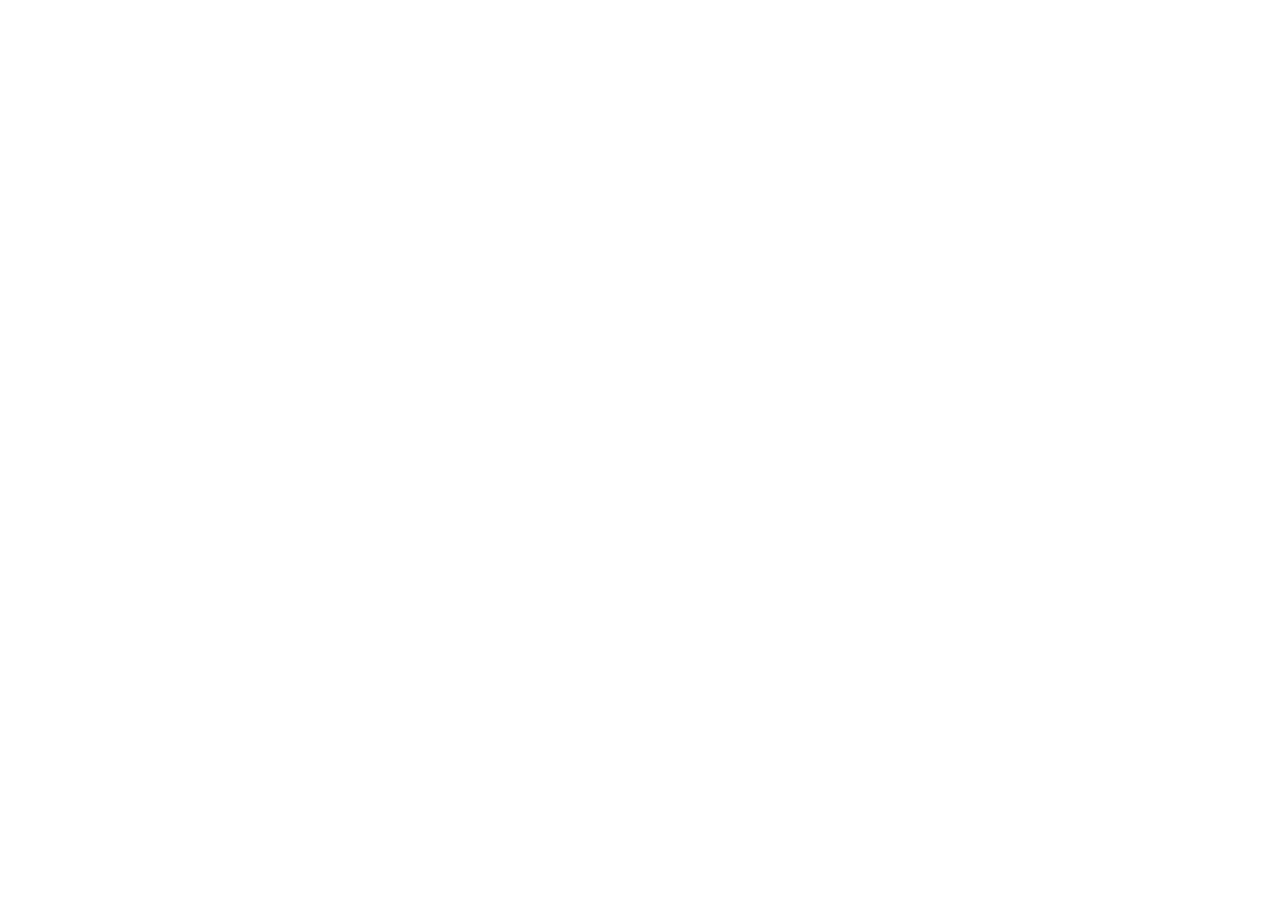
==== index.html @ 03396535 "Init : création du dépôt, arborescence des fichiers et structure HTML de base" ====
<!DOCTYPE html>
<html lang="fr">
<head> 
    <meta charset="UTF-8"> 
    <meta name="viewport" content="width=device-width, initial-scale=1.0"> 
    <title>AfriTalent — Accueil</title> 
    <!-- Bootstrap 5 via CDN : feuille de style --> 
    <link 
        href="https://cdn.jsdelivr.net/npm/bootstrap@5.3.0/dist/css/bootstrap.min.css" 
        rel="stylesheet"> 
        <!-- Votre feuille de style personnelle --> 
    <link rel="stylesheet" href="css/style.css">
</head>
<body> 
    <!-- Le contenu de la page sera ajoute ici --> 
    <!-- Bootstrap 5 via CDN : script JavaScript --> 
    <script 
    src="https://cdn.jsdelivr.net/npm/bootstrap@5.3.0/dist/js/bootstrap.bundle.min.js"
    ></script> 
    <!-- Votre script JavaScript --> 
    <script src="js/main.js"></script>
    
</body>
</html>
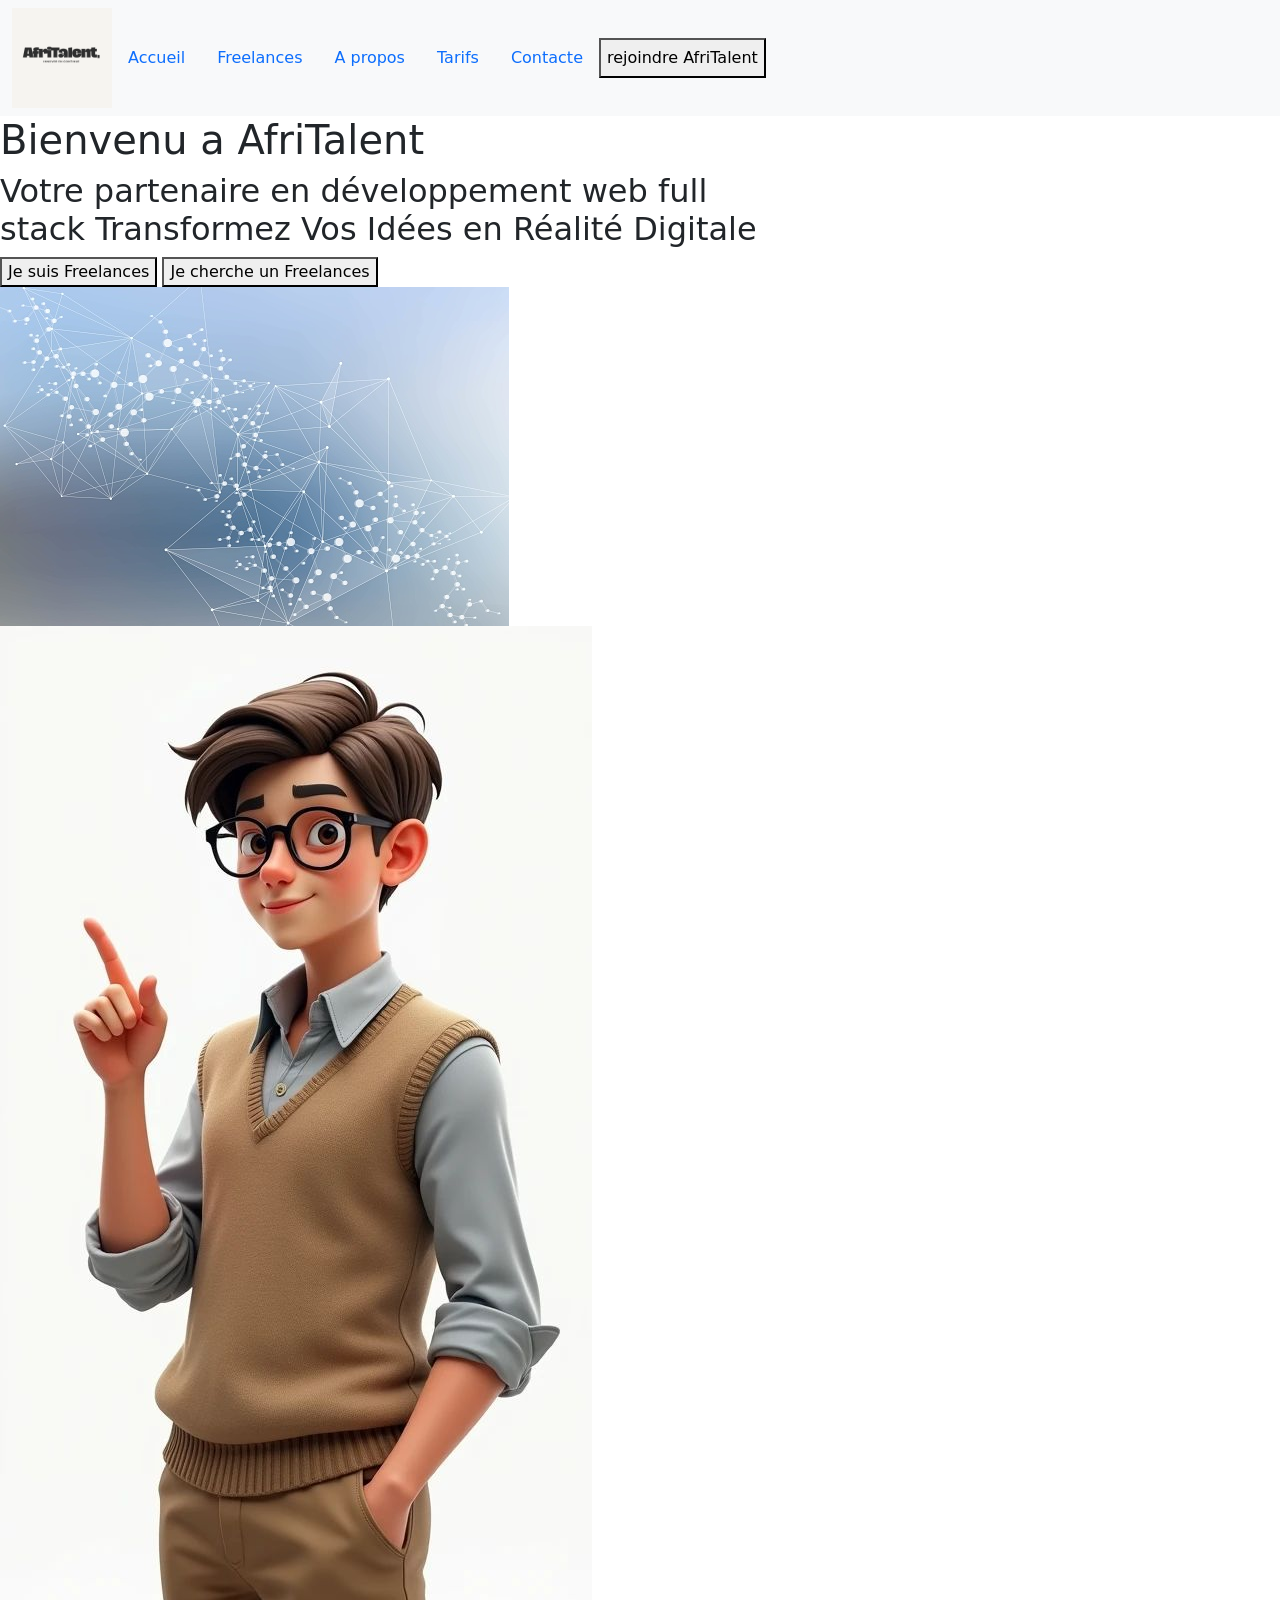
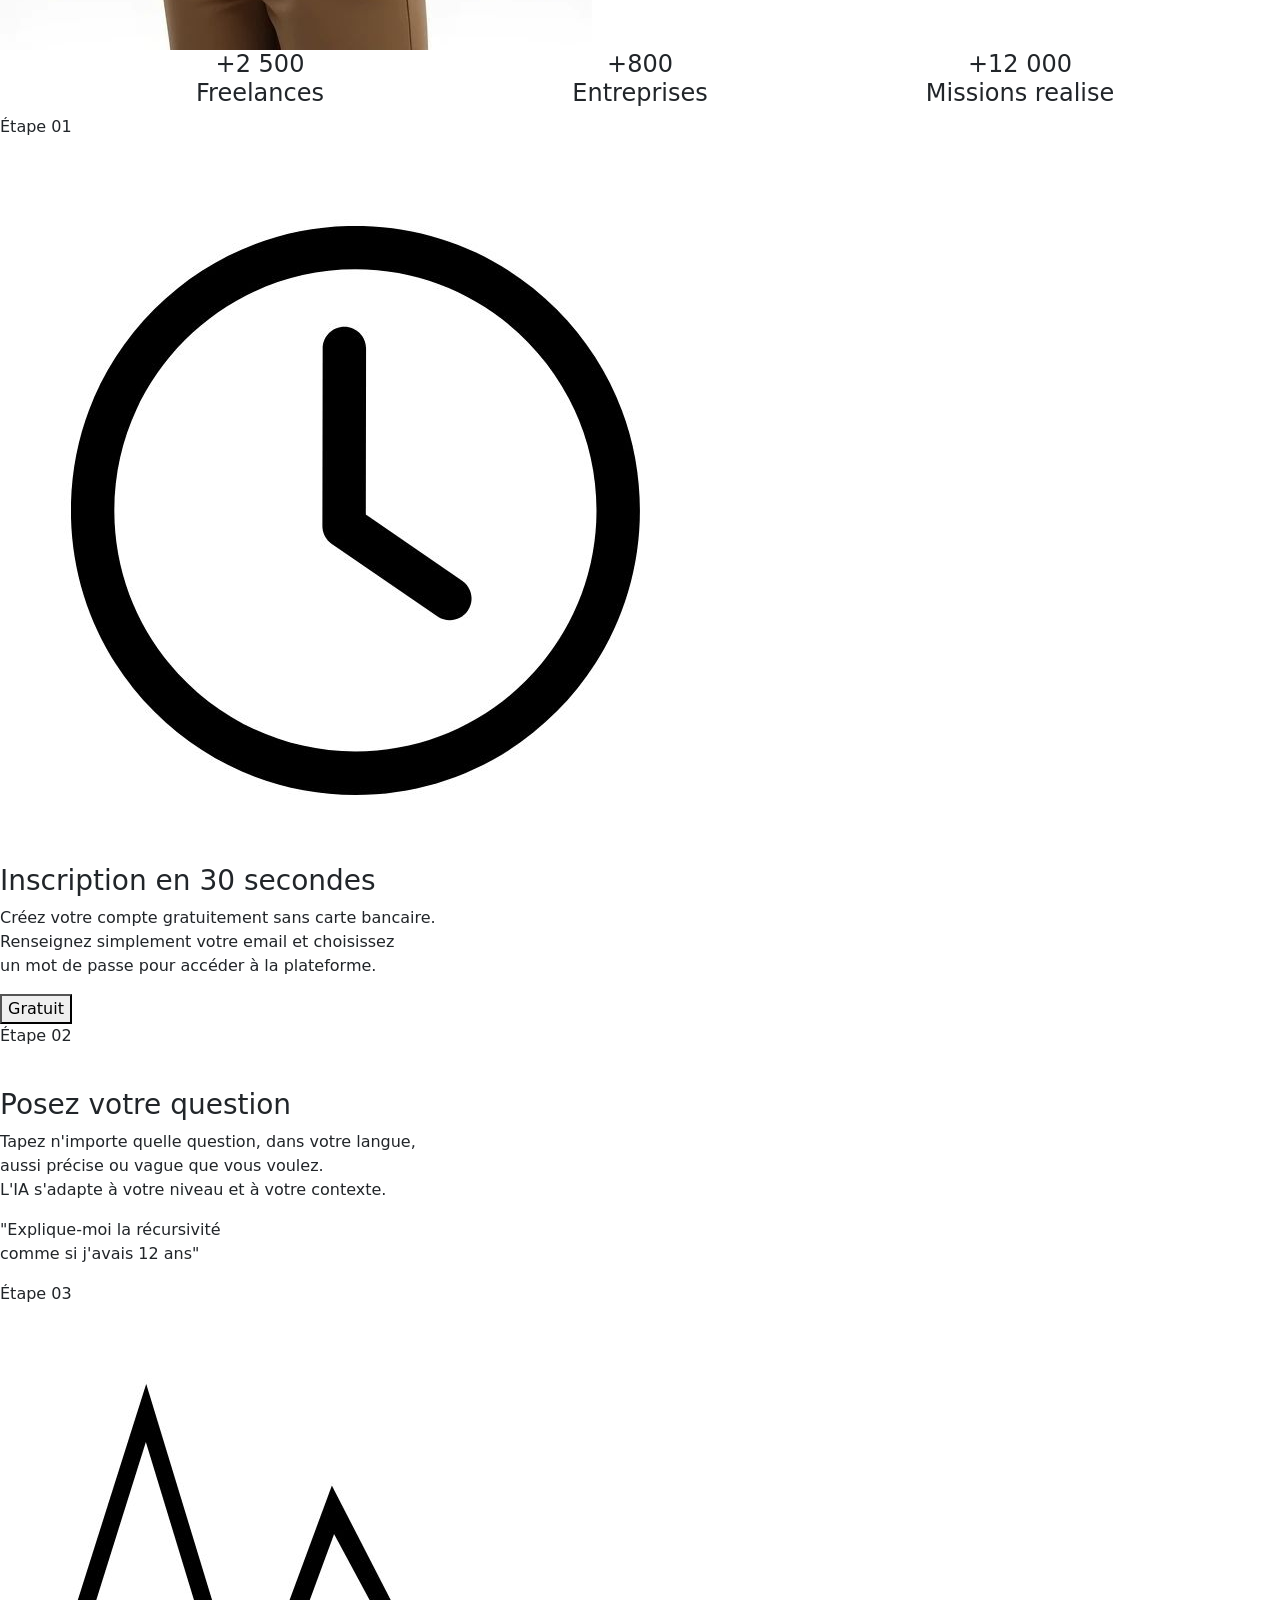
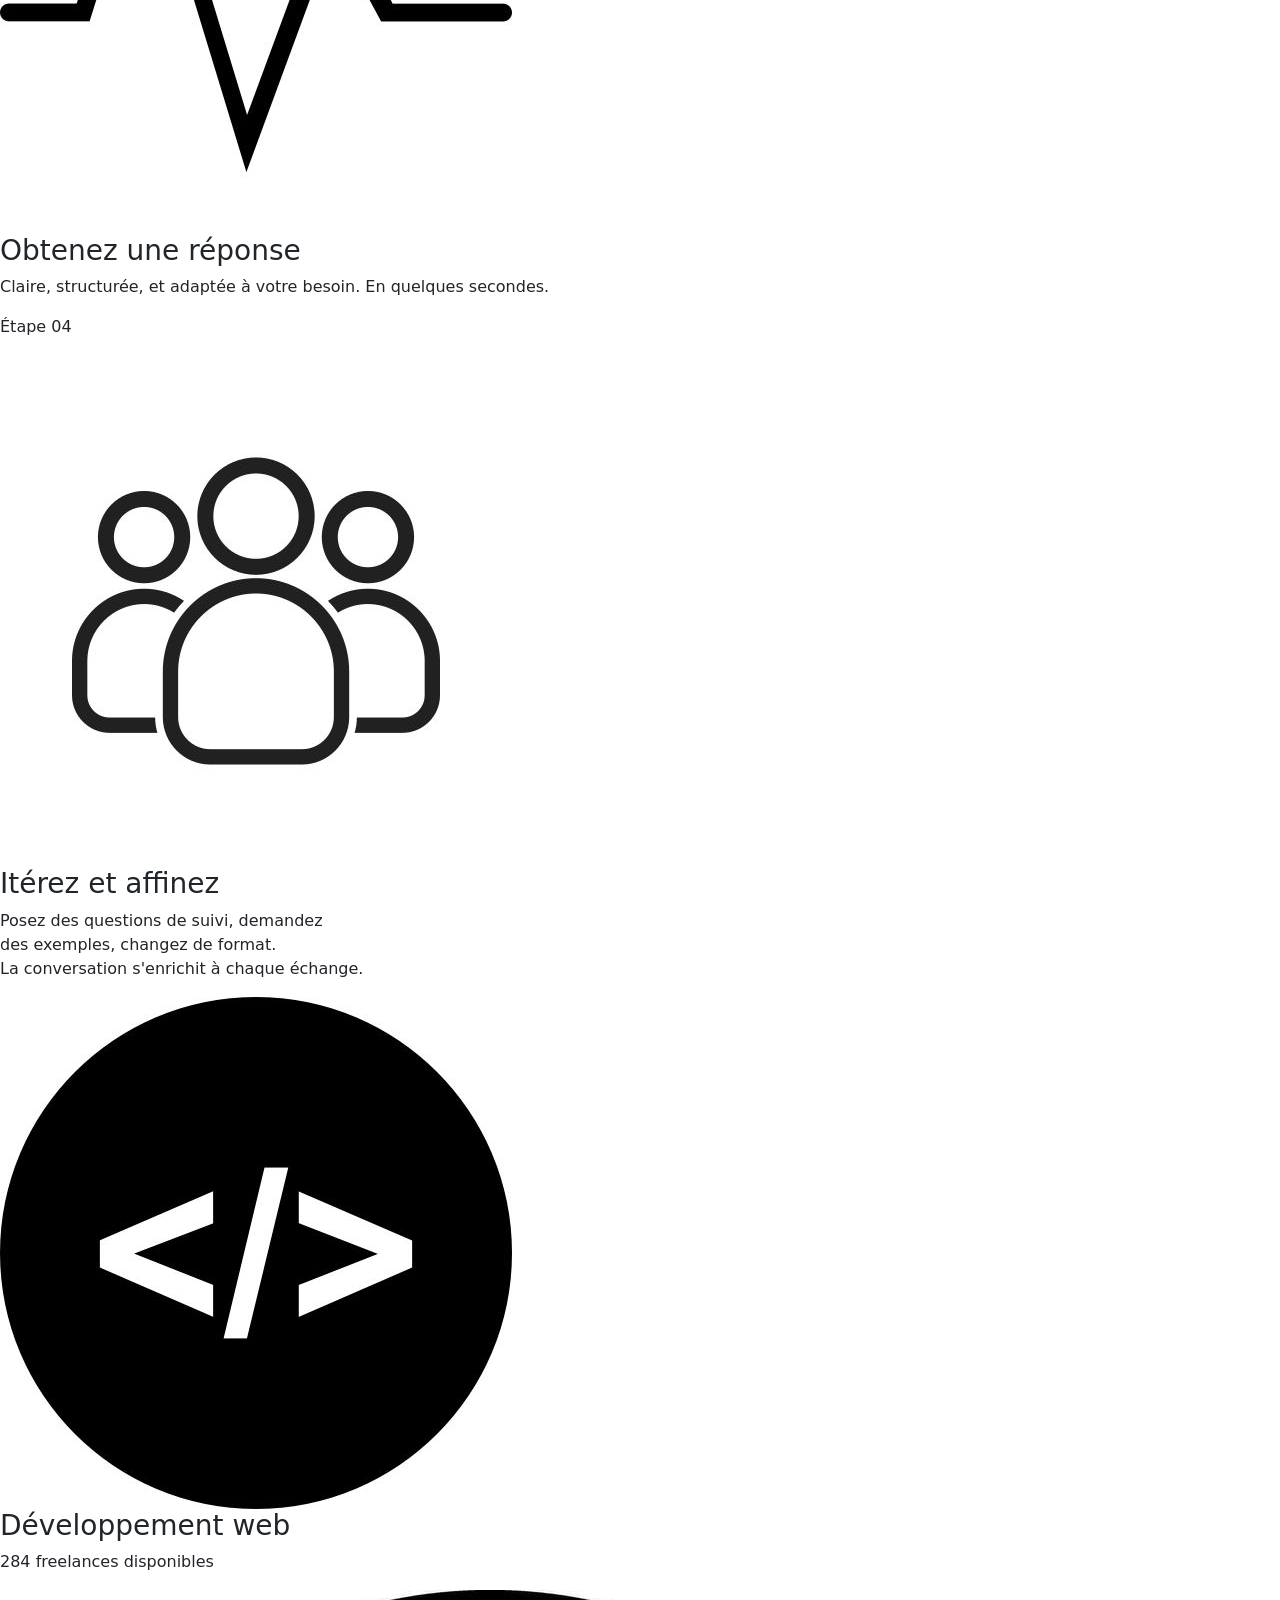
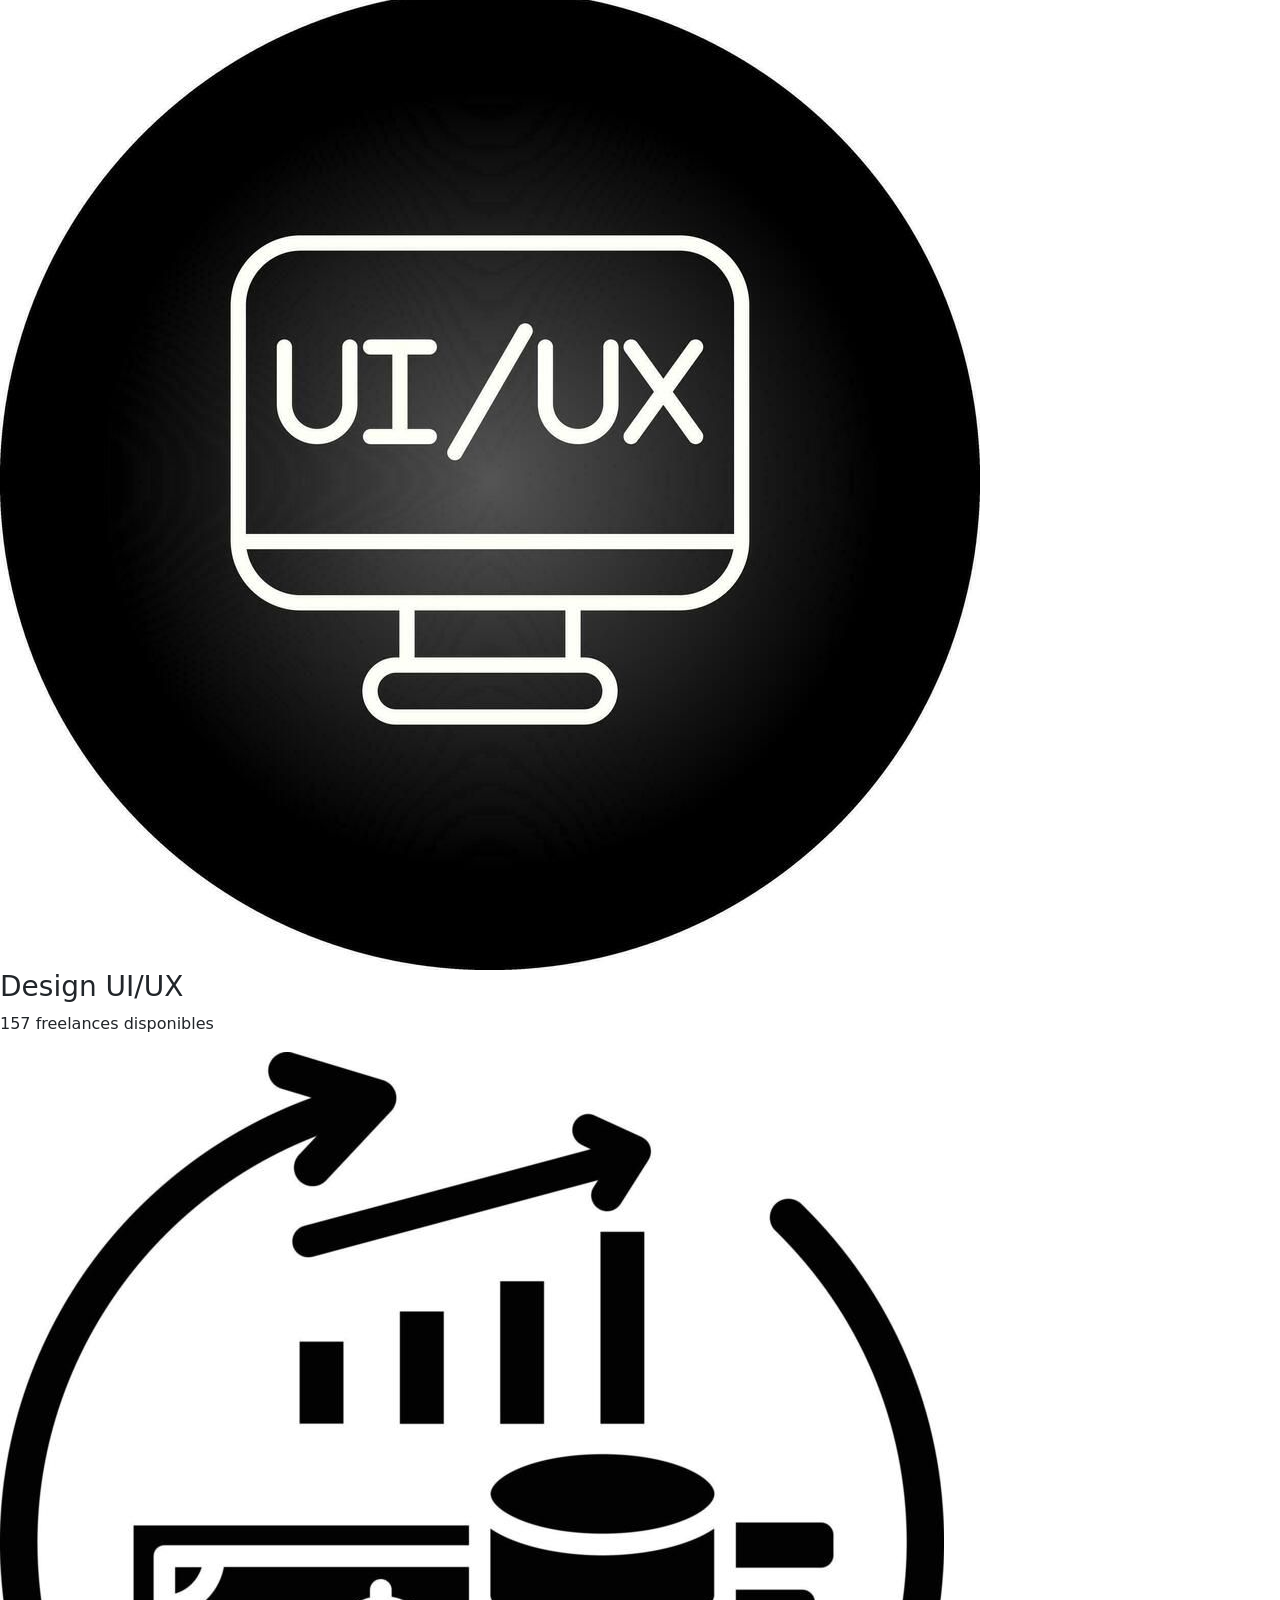
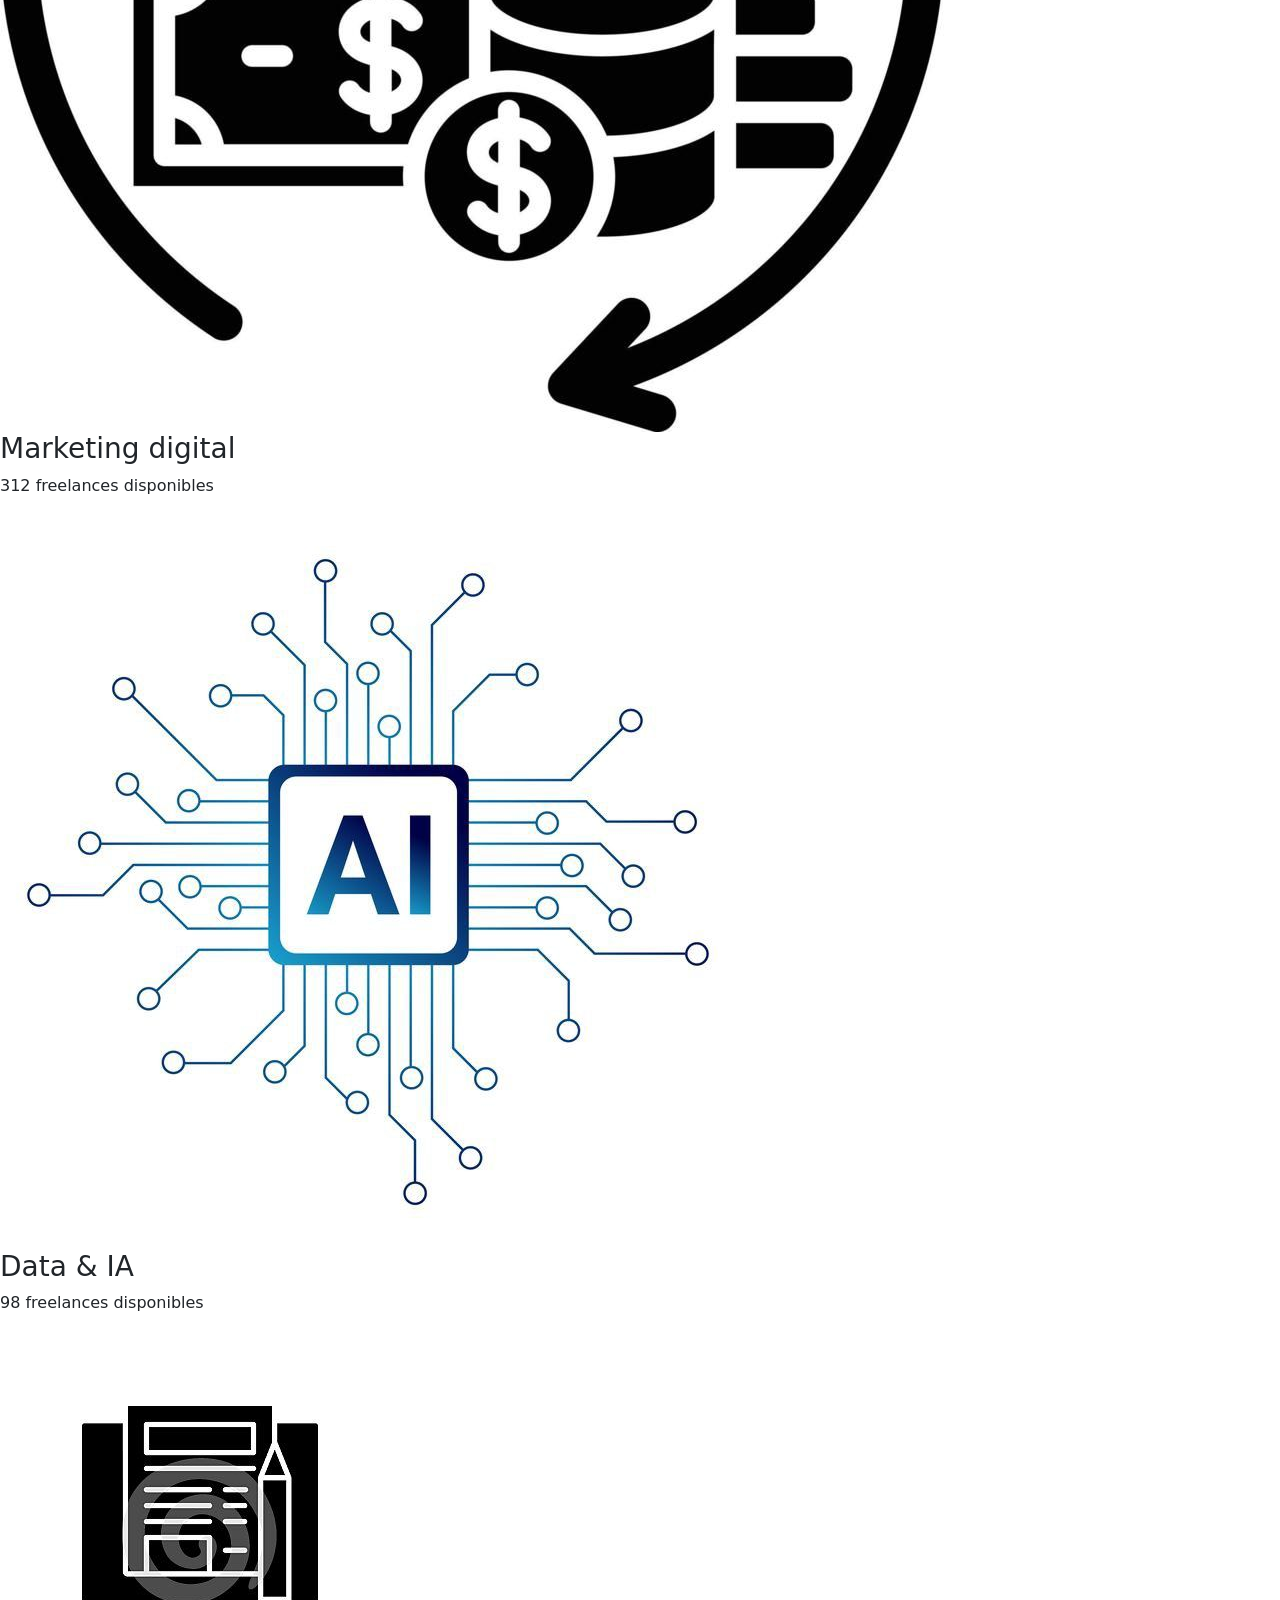
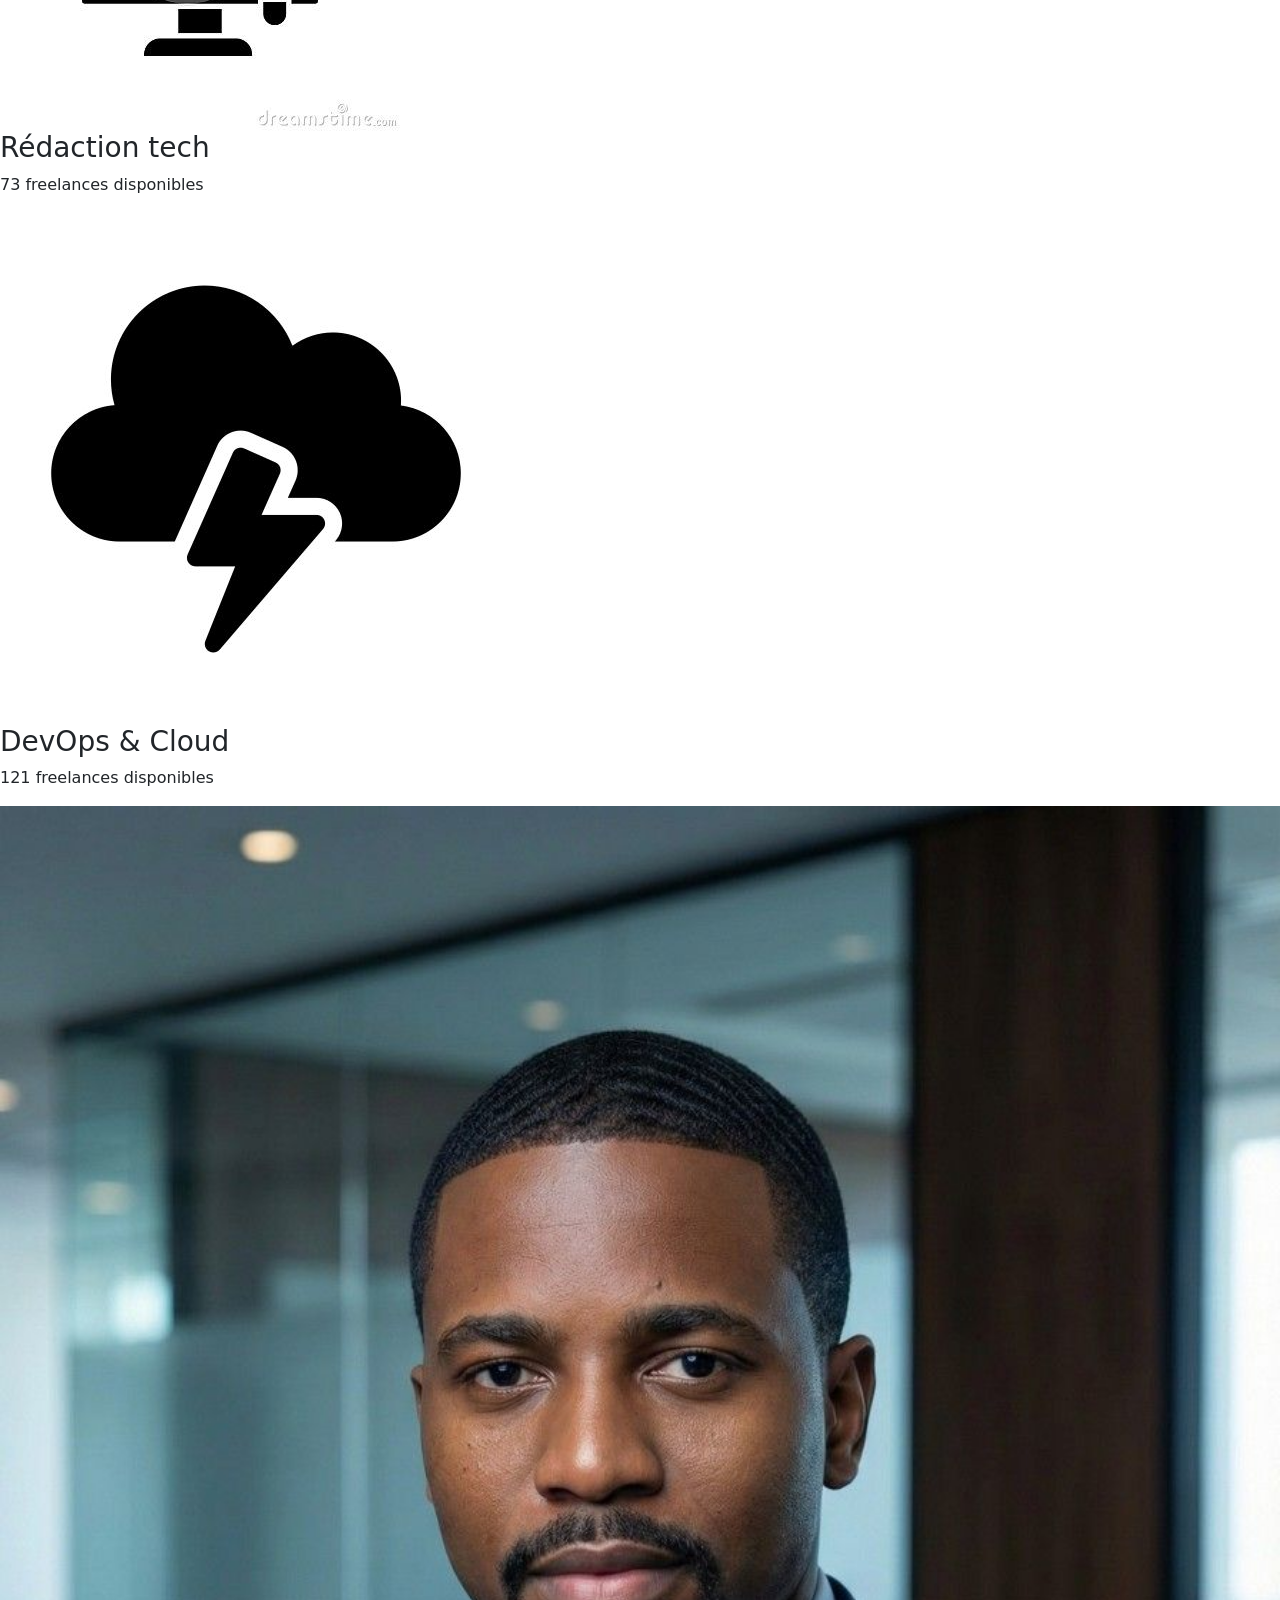
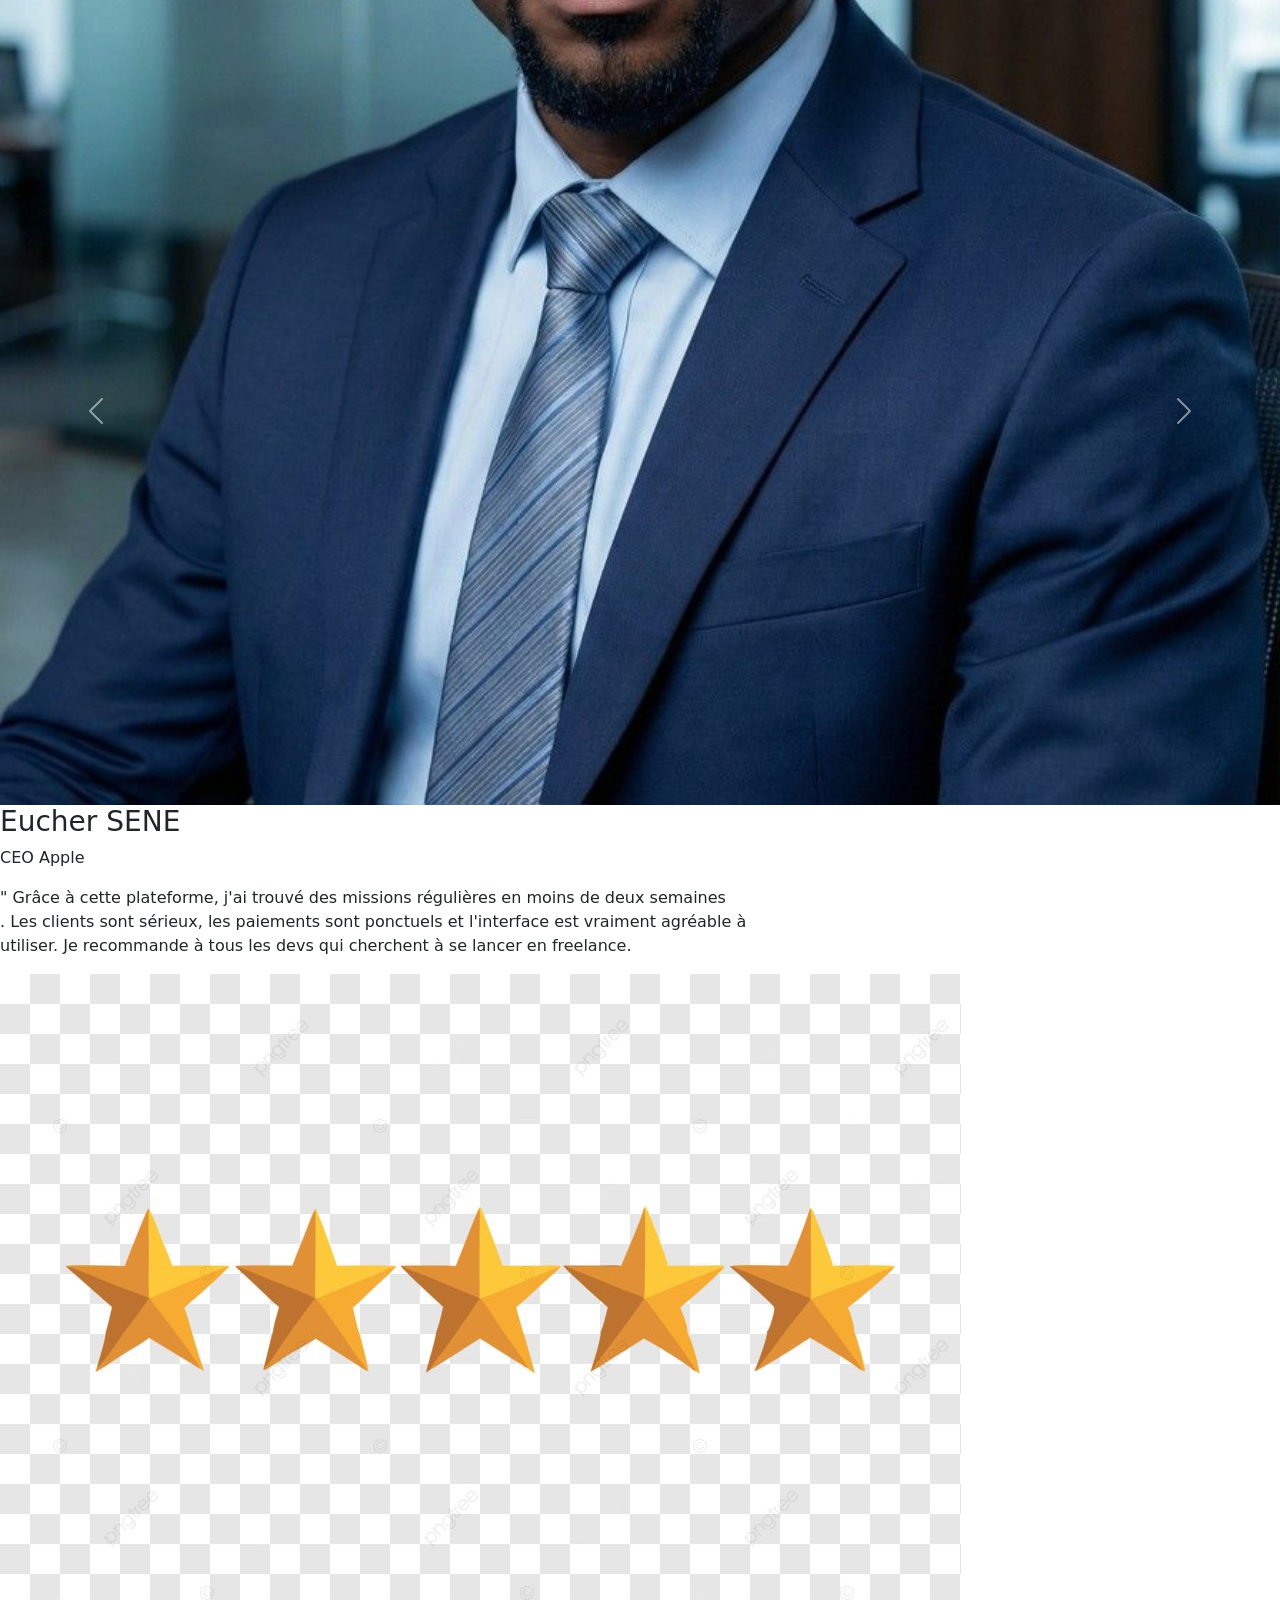
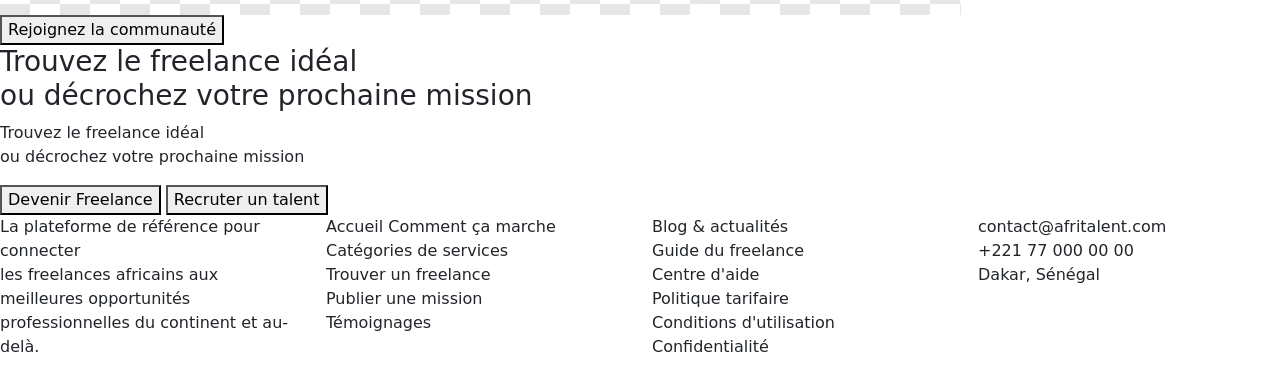
==== commit 11f3ee18: "HTML : structure complète des 5 pages avec sections et contenu text" ====
--- a/index.html
+++ b/index.html
@@ -1,24 +1,406 @@
 <!DOCTYPE html>
 <html lang="fr">
-<head> 
-    <meta charset="UTF-8"> 
-    <meta name="viewport" content="width=device-width, initial-scale=1.0"> 
-    <title>AfriTalent — Accueil</title> 
-    <!-- Bootstrap 5 via CDN : feuille de style --> 
-    <link 
-        href="https://cdn.jsdelivr.net/npm/bootstrap@5.3.0/dist/css/bootstrap.min.css" 
-        rel="stylesheet"> 
-        <!-- Votre feuille de style personnelle --> 
+
+<head>
+    <meta charset="UTF-8">
+    <meta name="viewport" content="width=device-width, initial-scale=1.0">
+    <title>AfriTalent — Accueil</title>
+    <!-- Bootstrap 5 via CDN : feuille de style -->
+    <link href="https://cdn.jsdelivr.net/npm/bootstrap@5.3.0/dist/css/bootstrap.min.css" rel="stylesheet">
+    <!-- Votre feuille de style personnelle -->
     <link rel="stylesheet" href="css/style.css">
 </head>
-<body> 
-    <!-- Le contenu de la page sera ajoute ici --> 
-    <!-- Bootstrap 5 via CDN : script JavaScript --> 
-    <script 
-    src="https://cdn.jsdelivr.net/npm/bootstrap@5.3.0/dist/js/bootstrap.bundle.min.js"
-    ></script> 
-    <!-- Votre script JavaScript --> 
-    <script src="js/main.js"></script>
-    
+
+<body>
+    <!-- Le contenu de la page sera ajoute ici -->
+    <!-- Bootstrap 5 via CDN : script JavaScript -->
+    <HEader>
+        <nav class="navbar  navbar-expand-lg bg-body-tertiary">
+            <div class="container-fluid">
+                <img src="images/logo1.png" width="100" height="100">
+                <button class="navbar-toggler" type="button" data-bs-toggle="collapse" data-bs-target="#navbarNav"
+                    aria-controls="navbarNav" aria-expanded="false" aria-label="Toggle navigation">
+                    <span class="navbar-toggler-icon"></span>
+                </button>
+                <div class="collapse navbar-collapse" id="navbarNav">
+                    <!-- j'ai enlevé ca 2h28mn -->
+                    <!-- je supprimer prcq je voulais se modele  -->
+                    <!-- <ul class="navbar-nav">
+                        <li class="nav-item">
+                            <a class="nav-link active" aria-current="page" href="#">Home</a>
+                        </li>
+                        <li class="nav-item">
+                            <a class="nav-link" href="#">Features</a>
+                        </li>
+                        <li class="nav-item">
+                            <a class="nav-link" href="#">Pricing</a>
+                        </li>
+                        <li class="nav-item">
+                            <a class="nav-link disabled" aria-disabled="true">Disabled</a>
+                        </li>
+                    </ul> -->
+                    <!-- je suis alles dans le css pour placer mes lien au centre -->
+                    <ul class="nav justify-content-center">
+                        <li class="nav-item">
+                            <a class="nav-link active" aria-current="page" href="#">Accueil</a>
+                        </li>
+                        <li class="nav-item">
+                            <a class="nav-link active" href="freelances.html">Freelances</a>
+                        </li>
+                        <li class="nav-item">
+                            <a class="nav-link active" href="about.html">A propos</a>
+                        </li>
+                        <li class="nav-item">
+                            <a class="nav-link active" href="tarifs.html">Tarifs</a>
+                        </li>
+                        <li class="nav-item">
+                            <a class="nav-link active" href="contact.html">Contacte</a>
+                        </li>
+                        <button>
+                            rejoindre AfriTalent
+                        </button>
+                        <!-- j'ai pas besoin de ça -->
+                        <!-- <li class="nav-item">
+                            <a class="nav-link disabled" aria-disabled="true">Disabled</a>
+                        </li> -->
+                    </ul>
+                </div>
+            </div>
+        </nav>
+    </HEader>
+    <section id="hero">
+        <nav>
+            <div>
+                <div>
+                    <h1>
+                        Bienvenu a AfriTalent
+                    </h1>
+                    <h2>
+                        Votre partenaire en développement web full <br> stack
+                        Transformez Vos Idées en Réalité Digitale
+                    </h2>
+                </div>
+                <div>
+                    <button>
+                        Je suis Freelances
+                    </button>
+                    <button>
+                        Je cherche un Freelances
+                    </button>
+                </div>
+                <div>
+                    <img src="images/arrirepl.jpg" alt="">
+                </div>
+                <div>
+                    <img src="images/a.jpg" alt="">
+                </div>
+            </div>
+            <div>
+                <div class="container text-center">
+                    <div class="row">
+                        <div class="col">
+                            <h4>
+                                +2 500 <br> Freelances
+                            </h4>
+                        </div>
+                        <div class="col">
+                            <h4>
+                                +800 <br> Entreprises
+                            </h4>
+                        </div>
+                        <div class="col">
+                            <h4>
+                                +12 000 <br> Missions realise
+                            </h4>
+                        </div>
+                    </div>
+                </div>
+            </div>
+        </nav>
+    </section>
+    <section id="c_ça_marche">
+        <div>
+            <div>
+                <p>Étape 01</p>
+                <img src="images/icone.jpg" alt="">
+                <h3>Inscription en 30 secondes</h3>
+                <p>Créez votre compte gratuitement sans carte bancaire. <br> Renseignez simplement votre email et
+                    choisissez <br> un mot de passe pour accéder à la plateforme.</p>
+                <button>Gratuit</button>
+            </div>
+
+            <div>
+                <p>Étape 02</p>
+                <img src="images/iconemes.jpg" alt="">
+                <h3>Posez votre question</h3>
+                <p>Tapez n'importe quelle question, dans votre langue, <br> aussi précise ou vague que vous voulez. <br>
+                    L'IA s'adapte à votre niveau et à votre contexte.</p>
+                <p>"Explique-moi la récursivité <br> comme si j'avais 12 ans"</p>
+            </div>
+        </div>
+        <div>
+            <div>
+                <p>Étape 03</p>
+                <img src="images/iconezig.jpg" alt="">
+                <h3>Obtenez une réponse</h3>
+                <p>Claire, structurée, et adaptée à votre besoin. En quelques secondes.</p>
+            </div>
+            <div>
+                <p>Étape 04</p>
+                <img src="images/iconeper.jpg" alt="">
+                <h3>Itérez et affinez</h3>
+                <p>Posez des questions de suivi, demandez <br> des exemples, changez de format. <br> La conversation
+                    s'enrichit à chaque échange.</p>
+            </div>
+        </div>
+
+    </section>
+    <section id="cat_de_service">
+        <nav>
+            <div>
+                <img src="images/abou.jpg" alt="">
+                <h3>Développement web</h3>
+                <p>284 freelances disponibles</p>
+            </div>
+            <div>
+                <img src="images/abou2.jpg" alt="">
+                <h3>Design UI/UX</h3>
+                <p>157 freelances disponibles</p>
+            </div>
+            <div>
+                <img src="images/abou1.jpg" alt="">
+                <h3>Marketing digital</h3>
+                <p>312 freelances disponibles</p>
+            </div>
+            <div>
+                <img src="images/dataia.jpg" alt="">
+                <h3>Data & IA</h3>
+                <p>98 freelances disponibles</p>
+            </div>
+            <div>
+                <img src="images/aboutech.jpg" alt="">
+                <h3>Rédaction tech</h3>
+                <p>73 freelances disponibles</p>
+            </div>
+            <div>
+                <img src="images/abou3.jpg" alt="">
+                <h3>DevOps & Cloud</h3>
+                <p>121 freelances disponibles</p>
+            </div>
+        </nav>
+    </section>
+    <section id="TÉMOIGNAGES">
+        <div id="carouselExampleInterval" class="carousel slide" data-bs-ride="carousel">
+            <div class="carousel-inner">
+                <div class="carousel-item active" data-bs-interval="10000">
+                    <div>
+                        <img src="images/pro.jpg" class="d-block w-100">
+                        <h3>Eucher SENE</h3>
+                        <p>CEO Apple</p>
+                    </div>
+                    <p>"
+                        Grâce à cette plateforme, j'ai trouvé des missions régulières en moins de deux semaines <br> .
+                        Les
+                        clients sont sérieux, les paiements sont ponctuels et l'interface est vraiment agréable à <br>
+                        utiliser. Je recommande à tous les devs qui cherchent à se lancer en freelance.
+                    </p>
+                    <img src="images/etoiles.jpg" alt="">
+                </div>
+                <div class="carousel-item" data-bs-interval="2000">
+                    <div>
+                        <img src="images/pro3.jpg" class="d-block w-100" alt="...">
+                        <h3>Alamine Abani</h3>
+                        <p>Directeur SDGH</p>
+                    </div>
+                    <p>"
+                        Ce qui m'a séduite, c'est la simplicité du processus : un profil bien présenté, des clients qui
+                        <br>
+                        savent ce qu'ils veulent, et des outils pour gérer mes contrats directement sur la plateforme.
+                        <br>
+                        Je gère maintenant 3 clients simultanément sans stress.
+                    </p>
+                    <img src="images/etoiles.jpg" alt="">
+                </div>
+                <div class="carousel-item">
+                    <div>
+                        <img src="images/pro2.jpg" class="d-block w-100" alt="...">
+                        <h3>Khady Seck MBAYE</h3>
+                        <p>Designer UI/UX.Freelance </p>
+                    </div>
+                    <p>"
+                        Grâce à cette plateforme, j'ai trouvé des missions régulières en moins de deux semaines. <br>
+                        Les
+                        clients sont sérieux, les paiements sont ponctuels et l'interface est vraiment agréable à <br>
+                        utiliser. Je recommande à tous les devs qui cherchent à se lancer en freelance.
+                    </p>
+                    <img src="images/etoiles.jpg" alt="">
+                </div>
+            </div>
+            <button class="carousel-control-prev" type="button" data-bs-target="#carouselExampleInterval"
+                data-bs-slide="prev">
+                <span class="carousel-control-prev-icon" aria-hidden="true"></span>
+                <span class="visually-hidden">Previous</span>
+            </button>
+            <button class="carousel-control-next" type="button" data-bs-target="#carouselExampleInterval"
+                data-bs-slide="next">
+                <span class="carousel-control-next-icon" aria-hidden="true"></span>
+                <span class="visually-hidden">Next</span>
+            </button>
+        </div>
+    </section>
+    <section id="CTA_appele">
+        <div>
+            <button>Rejoignez la communauté</button>
+            <h3>Trouvez le freelance idéal <br>
+                ou décrochez votre prochaine mission
+            </h3>
+            <p>
+                Trouvez le freelance idéal <br>
+                ou décrochez votre prochaine mission
+            </p>
+            <div>
+                <button>Devenir Freelance</button>
+                <button>Recruter un talent</button>
+            </div>
+        </div>
+    </section>
+    <section id="footer">
+        <footer>
+            <div class="row">
+                <div class="col">
+                    <p>
+                        La plateforme de référence pour connecter <br> les freelances africains aux meilleures
+                        opportunités
+                        <br> professionnelles du continent et au-delà.
+                    </p>
+                </div>
+                <div class="col">
+                    <p>Accueil
+                        Comment ça marche <br>
+                        Catégories de services <br>
+                        Trouver un freelance <br>
+                        Publier une mission <br>
+                        Témoignages</p>
+                </div>
+                <div class="col">
+                    <p>
+                        Blog & actualités <br>
+                        Guide du freelance <br>
+                        Centre d'aide <br>
+                        Politique tarifaire <br>
+                        Conditions d'utilisation <br>
+                        Confidentialité
+                    </p>
+                </div>
+                <div class="col">
+                    <p>
+                        contact@afritalent.com <br>
+                        +221 77 000 00 00 <br>
+                        Dakar, Sénégal <br>
+                    </p>
+                </div>
+            </div>
+            </div>
+        </footer>
+    </section>
+    <!-- <section id="cat_de_service">
+        <div>
+            <div>
+                <img src="images/icone0.jpg" alt="">
+                <h4>
+                   Développement Web
+                </h4>
+                <p>
+                    Un site élégant et performant pour présenter <br> votre entreprise, vos services et convertir <br>
+                    vos
+                    visiteurs en clients.Design sur‑mesure responsive <br> SEO optimisé dès le départ
+                </p>
+            </div>
+            <div>
+                <img src="images/icone2.jpg" alt="">
+                <h4>
+                    Data & Intelligence Artificielle
+                </h4>
+                <p>Exploitez la puissance de vos données et de l'IA pour automatiser, <br> prédire et décider avec
+                    précision dans
+                    votre activité. <br> Dashboards & visualisation de donnéesIntégration IA générative (LLM, Claude…)
+                </p>
+            </div>
+            <div>
+                <img src="images/icone3.jpg" alt="">
+                <h4>
+                    Formations Digitales
+                </h4>
+                <p>Maîtrisez les meilleurs outils du digital : no-code, IA, <br> marketing, automatisation - des
+                    formations pratiques adaptées à votre <br> niveau et vos objectifs.Formation no-code & IA (Make,
+                    Notion, LLM…) <br> Ateliers pratiques en présentiel / distanciel
+                </p>
+            </div>
+
+        </div>
+    </section> -->
+    <!-- <section id="categ-d-serv">
+        <nav>
+            <nav>
+                <div>
+                    <img src="images/html.jpg" alt="">
+                    <div>
+                        <h4>Debutant a pro </h4>
+                        <p>maitrise les fondamentaux du xeb <br> structure html, mise en forme css <br> comment bien
+                            comprendre Boostrap</p>
+                    </div>
+                </div>
+            </nav>
+            <div>
+                <div>
+                    <img src="images/js.jpg" alt="">
+                </div>
+                <div>
+                    <h4>JavaScript--Les bases</h4>
+                    <p>Apprendre JavaScript de zéro: variable <br> fonctions, DOM et evénements. <br>Du débutant a
+                        l'intermediaire.</p>
+                </div>
+            </div>
+            <div>
+                <div>
+                    <img src="images/php.jpg" alt="">
+                </div>
+                <div>
+                    <h4>PHP developement web <br>Dynamique</h4>
+                    <p>Maitrises PHP: conditions tableaux, <br>fonction formulaire base de donnée <br>tu peux déjà créer
+                        des sites web <br> dynamiques et interactifs.
+                    </p>
+                </div>
+            </div>
+            <div>
+                <div>
+                    <img src="images/lc.jpg" alt="">
+                </div>
+                <div>
+                    <h4>Langage c les bases</h4>
+                    <p>Le C++ est un langage puissant : il te donne <br> assez de liberté pour créer n’importe quoi…
+                        <br> et assez de cordes pour te compliquer la vie si <br> tu n’es pas prudent
+                    </p>
+                </div>
+            </div>
+            <div>
+                <div>
+                    <img src="images/py.jpg" alt="">
+                </div>
+                <div>
+                    <h4>Python-Programation</h4>
+                    <p>Apprends python de zéro: variables, <br>structure de controle, colection. <br>Avec ces bases, tu
+                        peux déjà créer <br> des scripts simples, automatiser des tâches</p>
+                </div>
+            </div>
+
+        </nav>
+
+    </section> -->
+    <script src="https://cdn.jsdelivr.net/npm/bootstrap@5.3.0/dist/js/bootstrap.bundle.min.js"></script>
+    <!-- Votre script JavaScript -->
+    <script src="js/main.js">
+    </script>
 </body>
+
 </html>
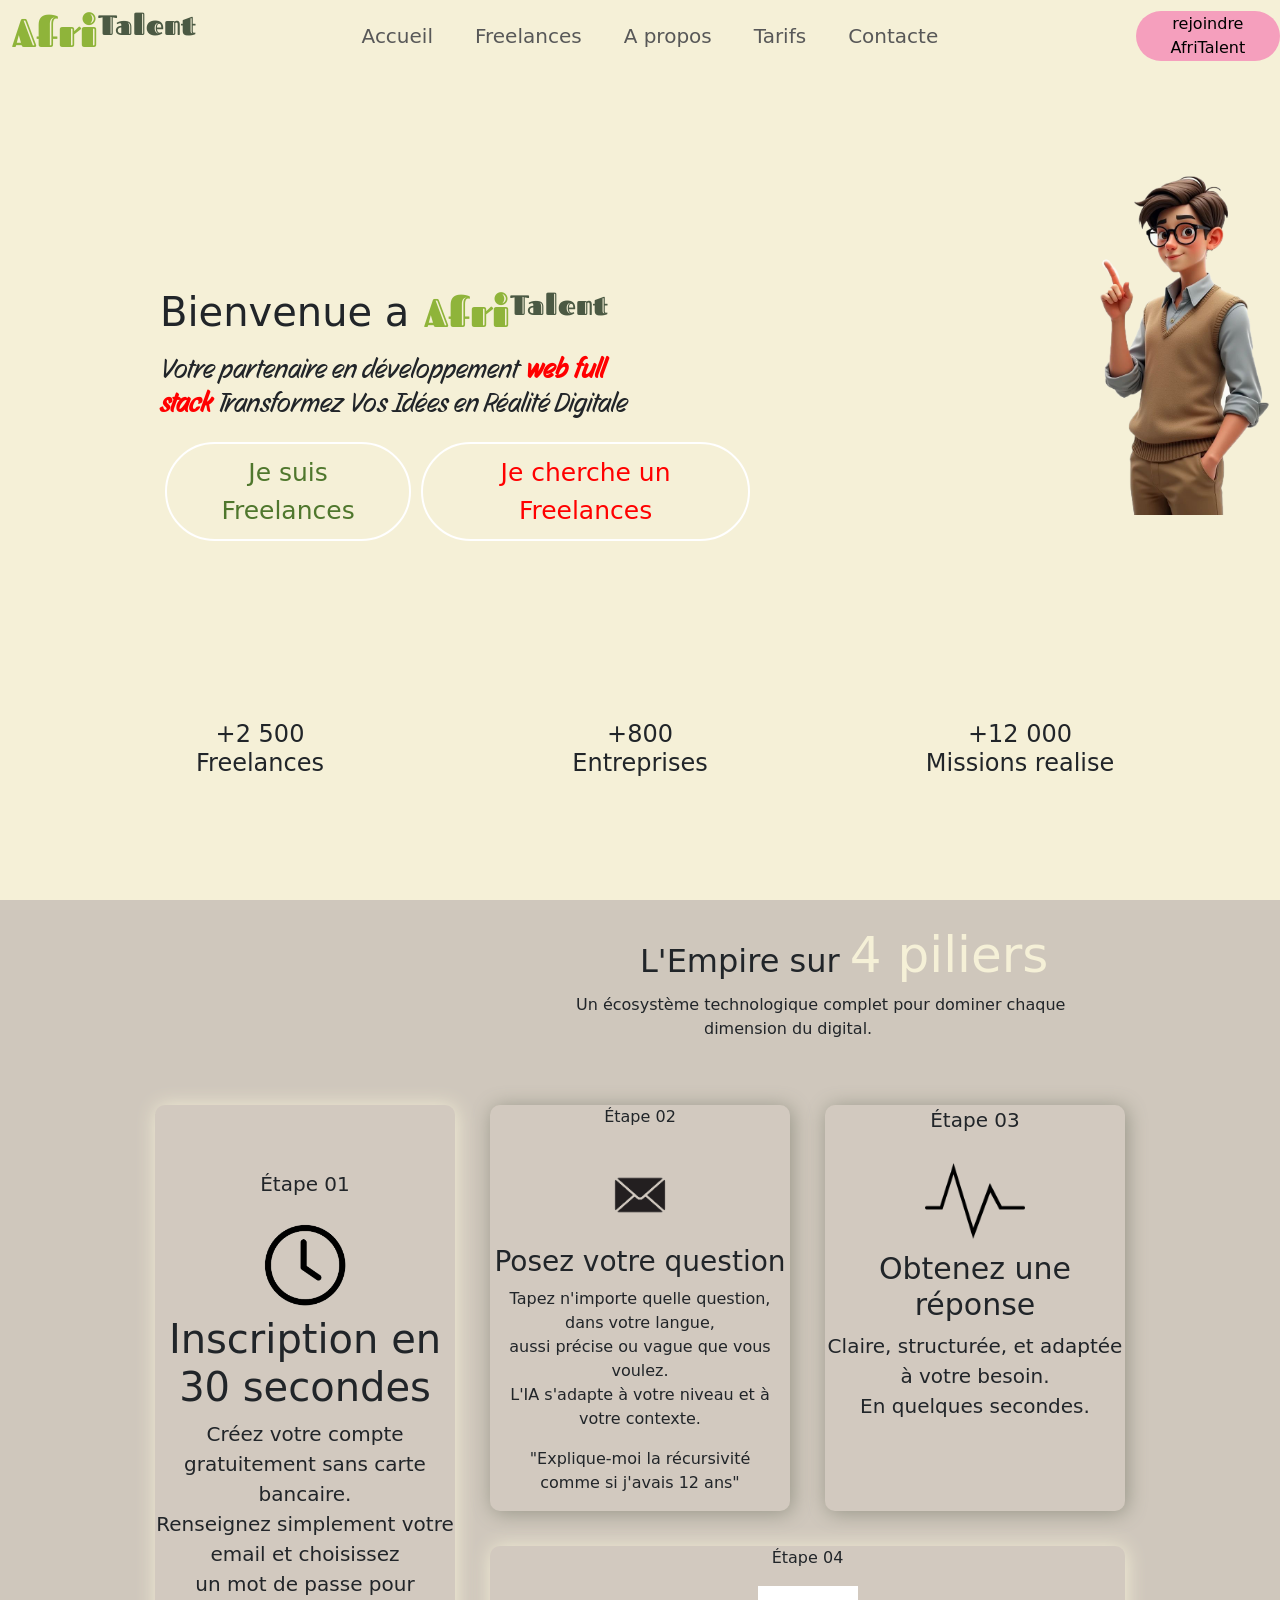
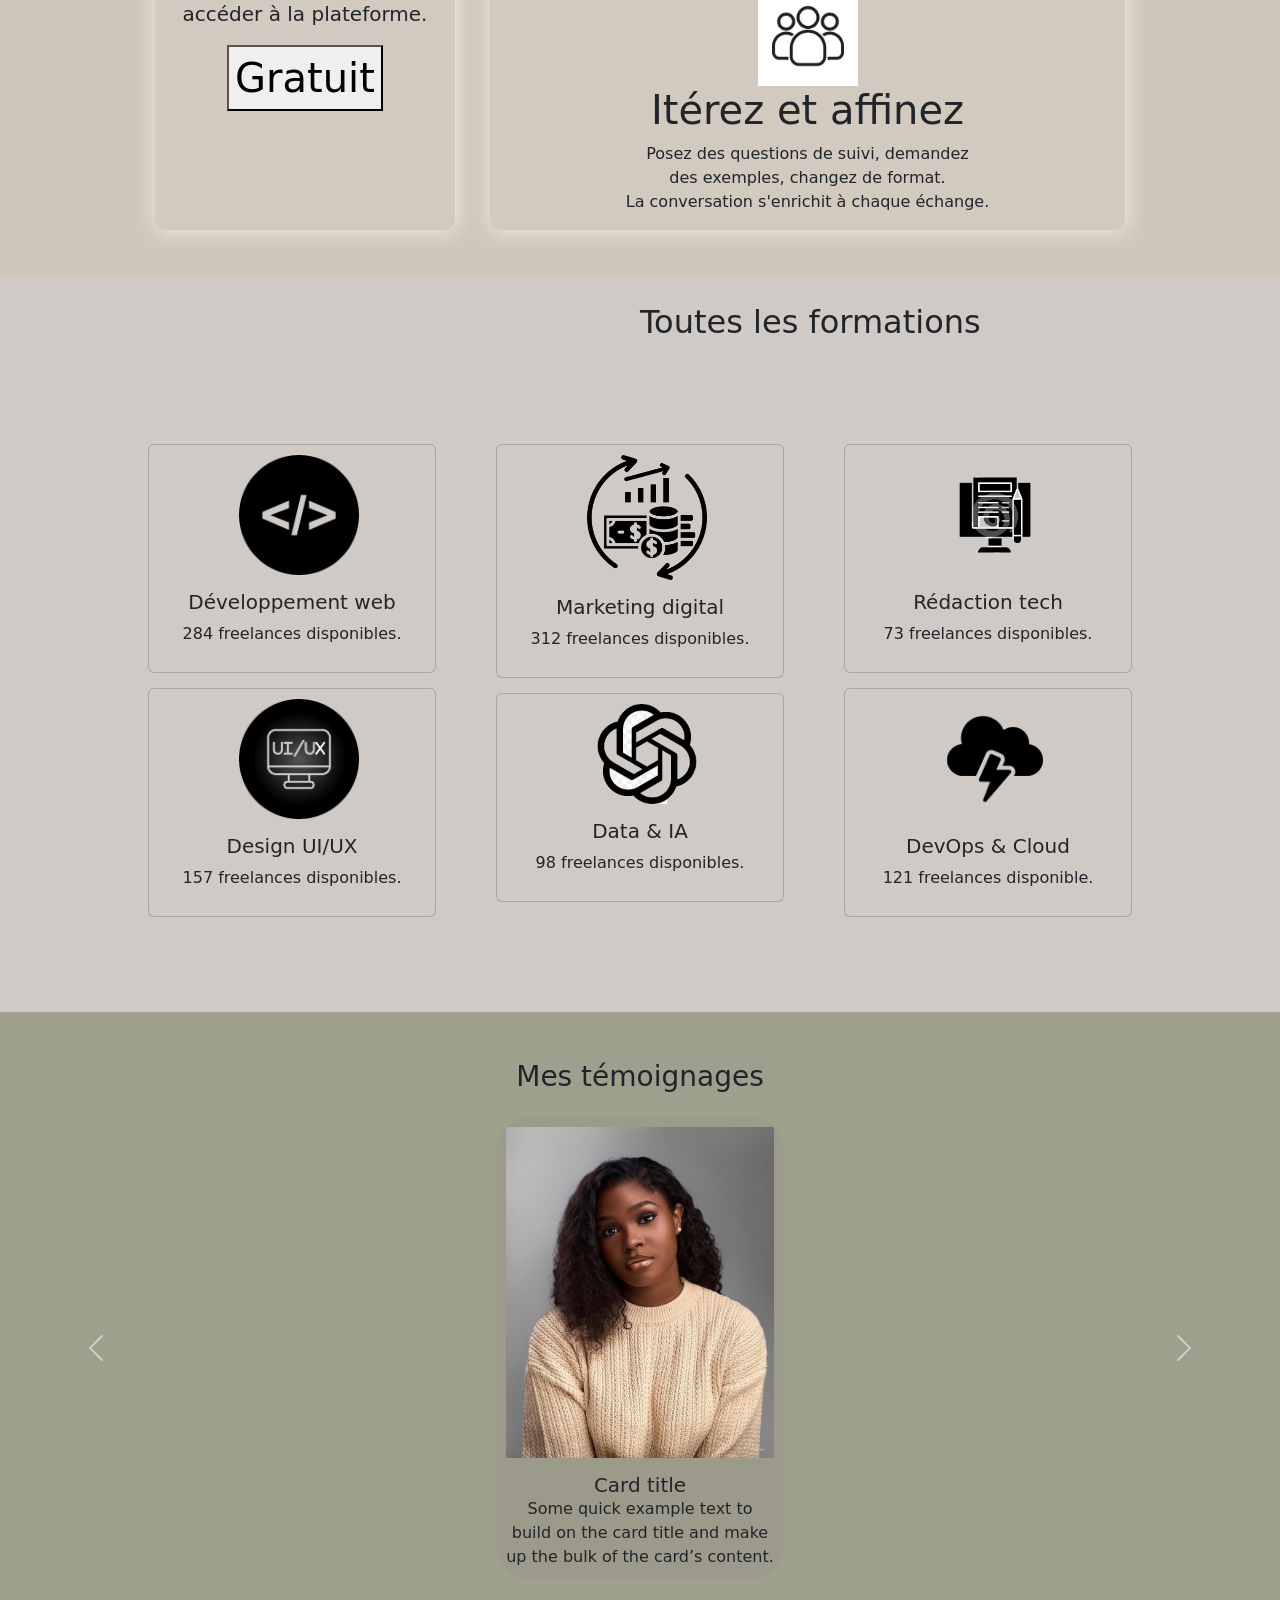
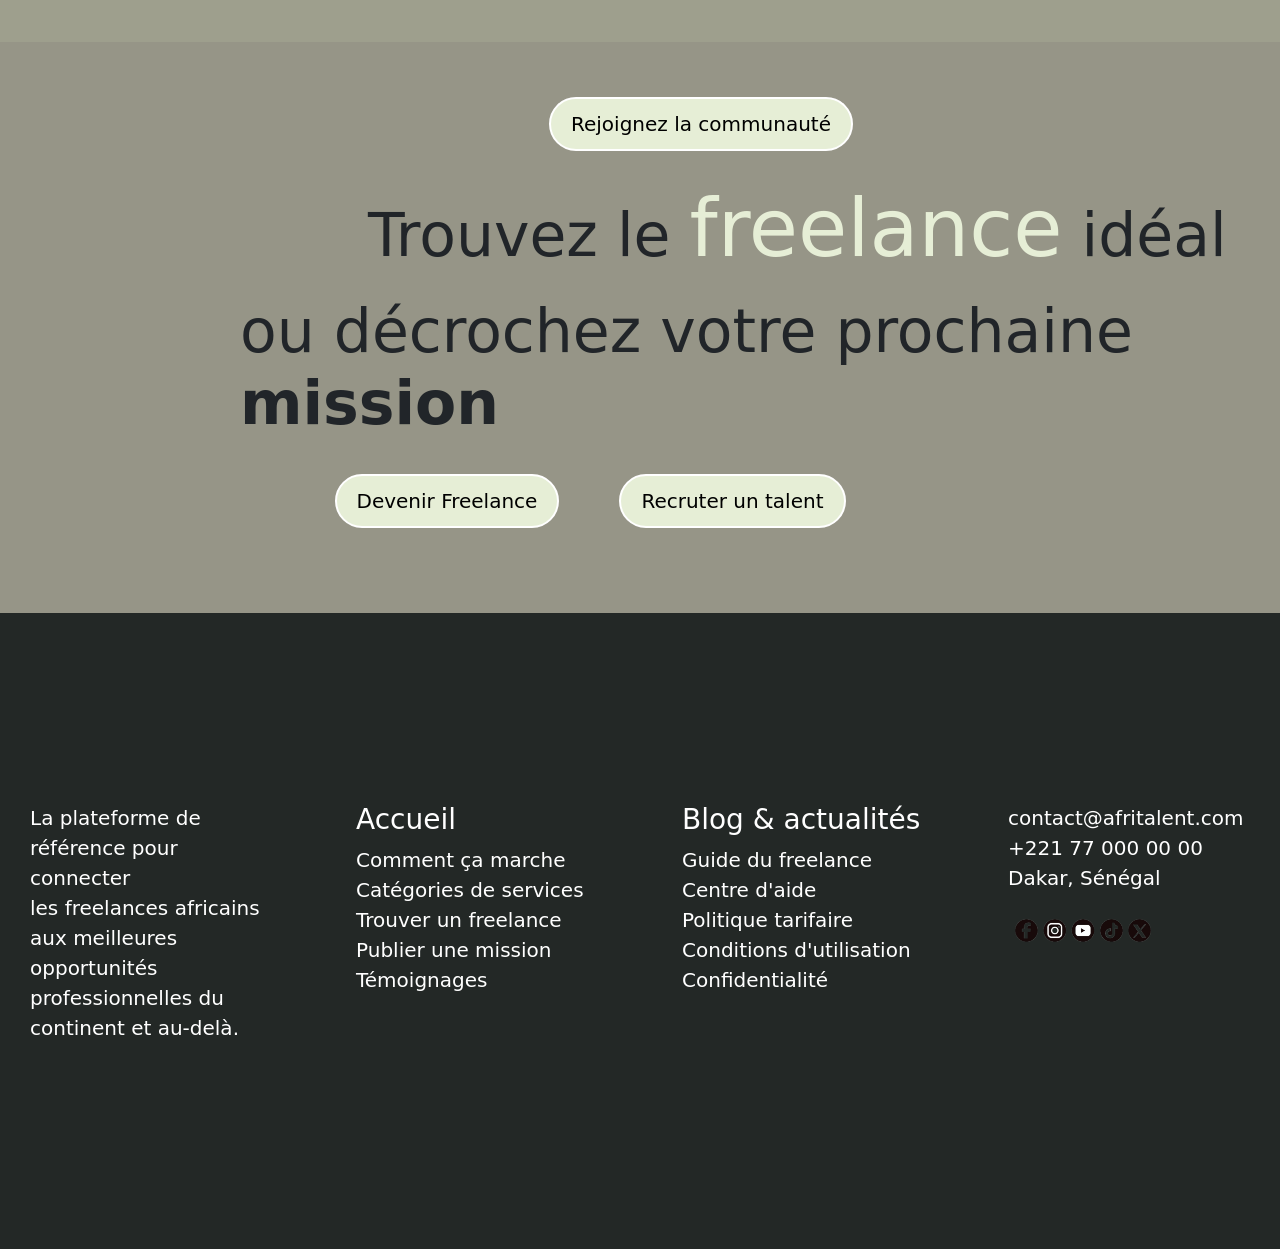
==== commit 029cd136: "HTML : structure complète des 5 pages avec sections et contenu texte" ====
--- a/index.html
+++ b/index.html
@@ -4,20 +4,36 @@
 <head>
     <meta charset="UTF-8">
     <meta name="viewport" content="width=device-width, initial-scale=1.0">
-    <title>AfriTalent — Accueil</title>
+    <title>AfriTalent—Accueil</title>
     <!-- Bootstrap 5 via CDN : feuille de style -->
     <link href="https://cdn.jsdelivr.net/npm/bootstrap@5.3.0/dist/css/bootstrap.min.css" rel="stylesheet">
     <!-- Votre feuille de style personnelle -->
     <link rel="stylesheet" href="css/style.css">
+    <link rel="preconnect" href="https://fonts.googleapis.com">
+    <link rel="preconnect" href="https://fonts.gstatic.com" crossorigin>
+    <link href="https://fonts.googleapis.com/css2?family=Fascinate+Inline&display=swap" rel="stylesheet">
+    <link rel="preconnect" href="https://fonts.googleapis.com">
+    <link rel="preconnect" href="https://fonts.gstatic.com" crossorigin>
+    <link href="https://fonts.googleapis.com/css2?family=Fascinate+Inline&family=Story+Script&display=swap"
+        rel="stylesheet">
+     <link rel="stylesheet" href="https://cdnjs.cloudflare.com/ajax/libs/font-awesome/6.5.0/css/all.min.css">
+
 </head>
 
 <body>
     <!-- Le contenu de la page sera ajoute ici -->
     <!-- Bootstrap 5 via CDN : script JavaScript -->
-    <HEader>
-        <nav class="navbar  navbar-expand-lg bg-body-tertiary">
+    <header>
+        <nav class="navbar  navbar-expand-lg ">
             <div class="container-fluid">
-                <img src="images/logo1.png" width="100" height="100">
+                <div class="logo">
+                    <nav class="af">
+                        <h1>Afri</h1>
+                    </nav>
+                    <nav class="tal">
+                        <h3>Talent</h3>
+                    </nav>
+                </div>
                 <button class="navbar-toggler" type="button" data-bs-toggle="collapse" data-bs-target="#navbarNav"
                     aria-controls="navbarNav" aria-expanded="false" aria-label="Toggle navigation">
                     <span class="navbar-toggler-icon"></span>
@@ -41,24 +57,22 @@
                     </ul> -->
                     <!-- je suis alles dans le css pour placer mes lien au centre -->
                     <ul class="nav justify-content-center">
-                        <li class="nav-item">
-                            <a class="nav-link active" aria-current="page" href="#">Accueil</a>
-                        </li>
-                        <li class="nav-item">
-                            <a class="nav-link active" href="freelances.html">Freelances</a>
-                        </li>
-                        <li class="nav-item">
-                            <a class="nav-link active" href="about.html">A propos</a>
-                        </li>
-                        <li class="nav-item">
-                            <a class="nav-link active" href="tarifs.html">Tarifs</a>
-                        </li>
-                        <li class="nav-item">
-                            <a class="nav-link active" href="contact.html">Contacte</a>
-                        </li>
-                        <button>
-                            rejoindre AfriTalent
-                        </button>
+                        <li class="nav-item nav-items">
+                            <a class="nav-link colli active" aria-current="page" href="index.html">Accueil</a>
+                        </li>
+                        <li class="nav-item nav-items">
+                            <a class="nav-link colli active" href="freelances.html">Freelances</a>
+                        </li>
+                        <li class="nav-item nav-items">
+                            <a class="nav-link colli active" href="about.html">A propos</a>
+                        </li>
+                        <li class="nav-item nav-items">
+                            <a class="nav-link colli active" href="tarifs.html">Tarifs</a>
+                        </li>
+                        <li class="nav-item nav-items">
+                            <a class="nav-link colli active" href="contact.html">Contacte</a>
+                        </li>
+
                         <!-- j'ai pas besoin de ça -->
                         <!-- <li class="nav-item">
                             <a class="nav-link disabled" aria-disabled="true">Disabled</a>
@@ -66,135 +80,337 @@
                     </ul>
                 </div>
             </div>
+            <div class="baf">
+                <button class="button">
+                    rejoindre AfriTalent
+                </button>
+            </div>
         </nav>
-    </HEader>
+
+    </header>
     <section id="hero">
-        <nav>
-            <div>
-                <div>
-                    <h1>
-                        Bienvenu a AfriTalent
+        <nav class="heroo">
+            <main>
+                <div class="bien ">
+                    <h1 class="bi">
+                        Bienvenue a
+                        <div class="logo bilo">
+                            <nav class="af">
+                                <h1>Afri</h1>
+                            </nav>
+                            <nav class="tal">
+                                <h3>Talent</h3>
+                            </nav>
+                        </div>
                     </h1>
-                    <h2>
-                        Votre partenaire en développement web full <br> stack
+                    <h3 class="story-script-regular">
+                        Votre partenaire en développement <strong class="full">web full <br> stack</strong>
                         Transformez Vos Idées en Réalité Digitale
-                    </h2>
-                </div>
-                <div>
-                    <button>
+                    </h3>
+                </div>
+                <div class="butcontaine">
+
+                    <button class="but1 but11">
                         Je suis Freelances
                     </button>
-                    <button>
+                    <button class="but1 but22">
                         Je cherche un Freelances
                     </button>
-                </div>
-                <div>
+
+                </div>
+                <!-- <div>
                     <img src="images/arrirepl.jpg" alt="">
-                </div>
-                <div>
+                </div> -->
+                <!-- <div>
                     <img src="images/a.jpg" alt="">
-                </div>
-            </div>
-            <div>
-                <div class="container text-center">
-                    <div class="row">
-                        <div class="col">
-                            <h4>
-                                +2 500 <br> Freelances
-                            </h4>
-                        </div>
-                        <div class="col">
-                            <h4>
-                                +800 <br> Entreprises
-                            </h4>
-                        </div>
-                        <div class="col">
-                            <h4>
-                                +12 000 <br> Missions realise
-                            </h4>
-                        </div>
-                    </div>
-                </div>
+                </div> -->
+            </main>
+            <div class="imagehero">
+                <img src="images/a.png" width="205px">
             </div>
         </nav>
+        <div class="containe cole">
+            <div class="container   text-center">
+                <div class="row ">
+                    <div class="col">
+                        <h4>
+                            +2 500 <br> Freelances
+                        </h4>
+                    </div>
+                    <div class="col">
+                        <h4>
+                            +800 <br> Entreprises
+                        </h4>
+                    </div>
+                    <div class="col">
+                        <h4>
+                            +12 000 <br> Missions realise
+                        </h4>
+                    </div>
+                </div>
+            </div>
+        </div>
+
     </section>
     <section id="c_ça_marche">
-        <div>
-            <div>
-                <p>Étape 01</p>
-                <img src="images/icone.jpg" alt="">
+
+        <div class="pili">
+            <h2>L'Empire sur <span class="pilli">4 piliers</span></h2>
+            <p>
+                Un écosystème technologique complet pour dominer chaque <br>
+                <span class="pil"> dimension du digital. </span>
+            </p> 
+           
+        </div>
+        <nav class="comment">
+            <div class="card-a ca ">
+                <div class="etape">
+                    <p>Étape 01</p>
+                    <img src="images/icone.png" width="100px">
+                </div>
                 <h3>Inscription en 30 secondes</h3>
                 <p>Créez votre compte gratuitement sans carte bancaire. <br> Renseignez simplement votre email et
                     choisissez <br> un mot de passe pour accéder à la plateforme.</p>
                 <button>Gratuit</button>
             </div>
-
-            <div>
-                <p>Étape 02</p>
-                <img src="images/iconemes.jpg" alt="">
+            <div class="card-b cb">
+                <div class="etape">
+                    <p>Étape 02</p>
+                    <img src="images/iconemes.png" width="100px">
+                </div>
                 <h3>Posez votre question</h3>
                 <p>Tapez n'importe quelle question, dans votre langue, <br> aussi précise ou vague que vous voulez. <br>
                     L'IA s'adapte à votre niveau et à votre contexte.</p>
                 <p>"Explique-moi la récursivité <br> comme si j'avais 12 ans"</p>
             </div>
-        </div>
-        <div>
-            <div>
-                <p>Étape 03</p>
-                <img src="images/iconezig.jpg" alt="">
+            <div class="card-b cc">
+                <div class="etape">
+                    <p>Étape 03</p>
+                    <img src="images/iconezig.png" width="100px">
+                </div>
                 <h3>Obtenez une réponse</h3>
-                <p>Claire, structurée, et adaptée à votre besoin. En quelques secondes.</p>
-            </div>
-            <div>
-                <p>Étape 04</p>
-                <img src="images/iconeper.jpg" alt="">
+                <p>Claire, structurée, et adaptée à votre besoin. <br> En quelques secondes.</p>
+            </div>
+            <div class="etape4 card-a cd">
+                <div class="etape ">
+                    <p>Étape 04</p>
+                    <img src="images/iconeper.jpg" width="100px">
+                </div>
                 <h3>Itérez et affinez</h3>
                 <p>Posez des questions de suivi, demandez <br> des exemples, changez de format. <br> La conversation
                     s'enrichit à chaque échange.</p>
             </div>
-        </div>
+        </nav>
+
 
     </section>
     <section id="cat_de_service">
-        <nav>
-            <div>
-                <img src="images/abou.jpg" alt="">
+        <div class="pili">
+            <h2>
+               Toutes les formations
+            </h2>
+        </div>
+        <nav class="card-cat">
+            <div>
+                <div class="card" style="width: 18rem;">
+                    <img src="images/abou.png" class="card-img-top" alt="...">
+                    <div class="card-body">
+                        <h5 class="card-title">Développement web</h5>
+                        <p class="card-text">284 freelances disponibles.</p>
+                        <!-- <a href="#" class="btn btn-primary">Go somewhere</a> -->
+                    </div>
+                </div>
+                <div class="card" style="width: 18rem;">
+                    <img src="images/abou2.png" class="card-img-top" alt="..." width="">
+                    <div class="card-body">
+                        <h5 class="card-title">Design UI/UX</h5>
+                        <p class="card-text">157 freelances disponibles.</p>
+                        <!-- <a href="#" class="btn btn-primary">Go somewhere</a> -->
+                    </div>
+                </div>
+
+            </div>
+            <div>
+                <div class="card" style="width: 18rem;">
+                    <img src="images/abou1.png" class="card-img-top" alt="...">
+                    <div class="card-body">
+                        <h5 class="card-title">Marketing digital</h5>
+                        <p class="card-text">312 freelances disponibles.</p>
+                        <!-- <a href="#" class="btn btn-primary">Go somewhere</a> -->
+                    </div>
+                </div>
+                <div class="card" style="width: 18rem;">
+                    <img src="images/chat.png" class="card-img-top" alt="...">
+                    <div class="card-body">
+                        <h5 class="card-title">Data & IA</h5>
+                        <p class="card-text">98 freelances disponibles.</p>
+                        <!-- <a href="#" class="btn btn-primary">Go somewhere</a> -->
+                    </div>
+                </div>
+            </div>
+            <div>
+                <div class="card" style="width: 18rem;">
+                    <img src="images/aboutech.png" class="card-img-top" alt="...">
+                    <div class="card-body">
+                        <h5 class="card-title">Rédaction tech</h5>
+                        <p class="card-text">73 freelances disponibles.</p>
+                        <!-- <a href="#" class="btn btn-primary">Go somewhere</a> -->
+                    </div>
+                </div>
+                <div class="card" style="width: 18rem;">
+                    <img src="images/abou3.png" class="card-img-top" alt="...">
+                    <div class="card-body">
+                        <h5 class="card-title">DevOps & Cloud</h5>
+                        <p class="card-text">121 freelances disponible.</p>
+                        <!-- <a href="#" class="btn btn-primary">Go somewhere</a> -->
+                    </div>
+                </div>
+            </div>
+        </nav>
+        <!-- <nav class="card-cat">
+            <div class="card-ser">
+                <img src="images/abou.png" width="100">
                 <h3>Développement web</h3>
                 <p>284 freelances disponibles</p>
             </div>
-            <div>
-                <img src="images/abou2.jpg" alt="">
+            <div class="card-ser">
+                <img src="images/abou2.png" width="100">
                 <h3>Design UI/UX</h3>
                 <p>157 freelances disponibles</p>
             </div>
-            <div>
-                <img src="images/abou1.jpg" alt="">
+            <div class="card-ser">
+                <img src="images/abou1.png" width="100">
                 <h3>Marketing digital</h3>
                 <p>312 freelances disponibles</p>
             </div>
-            <div>
-                <img src="images/dataia.jpg" alt="">
+            <div class="card-ser">
+                <img src="images/dataia.jpg" width="100">
                 <h3>Data & IA</h3>
                 <p>98 freelances disponibles</p>
             </div>
-            <div>
-                <img src="images/aboutech.jpg" alt="">
+            <div class="card-ser">
+                <img src="images/aboutech.png" width="100">
                 <h3>Rédaction tech</h3>
                 <p>73 freelances disponibles</p>
             </div>
-            <div>
-                <img src="images/abou3.jpg" alt="">
+            <div class="card-ser">
+                <img src="images/abou3.png" width="100">
                 <h3>DevOps & Cloud</h3>
                 <p>121 freelances disponibles</p>
             </div>
-        </nav>
+        </nav> -->
     </section>
-    <section id="TÉMOIGNAGES">
-        <div id="carouselExampleInterval" class="carousel slide" data-bs-ride="carousel">
+    <section id="TÉMOIGNAGES" class="py-5">
+        <h3 class="text-ligh text-center">Mes témoignages</h3>
+        <div id="carouselExampleControlsNoTouching" class="carousel slide" data-bs-touch="false">
             <div class="carousel-inner">
-                <div class="carousel-item active" data-bs-interval="10000">
+                <div class="carousel-item active">
+                    <div class="row justify-content-center">
+                        <div class="card-h" style="width: 18rem;">
+                            <img src="images/profile4.jpg" class="card-img-top" alt="...">
+                            <div class="card-body">
+                                <h5 class="card-title">Card title</h5>
+                                <p class="card-text">Some quick example text to build on the card title and make up the
+                                    bulk of the card’s content.</p>
+                            </div>
+                        </div>
+
+                    </div>
+                </div>
+                <div class="carousel-item">
+                   <div class="row justify-content-center">
+                        <div class="card-h" style="width: 18rem;">
+                            <img src="images/pro3.jpg" class="card-img-top" alt="...">
+                            <div class="card-body">
+                                <h5 class="card-title">Card title</h5>
+                                <p class="card-text">Some quick example text to build on the card title and make up the
+                                    bulk of the card’s content.</p>
+                            </div>
+                        </div>
+
+                    </div>
+                </div>
+                <div class="carousel-item">
+                    <div class="row justify-content-center">
+                        <div class="card-h" style="width: 18rem;">
+                            <img src="images/profile3.jpg" class="card-img-top" alt="...">
+                            <div class="card-body">
+                                <h5 class="card-title">Card title</h5>
+                                <p class="card-text">Some quick example text to build on the card title and make up the
+                                    bulk of the card’s content.</p>
+                            </div>
+                        </div>
+
+                    </div>
+                </div>
+            </div>
+            <button class="carousel-control-prev" type="button" data-bs-target="#carouselExampleControlsNoTouching"
+                data-bs-slide="prev">
+                <span class="carousel-control-prev-icon" aria-hidden="true"></span>
+                <span class="visually-hidden">Previous</span>
+            </button>
+            <button class="carousel-control-next" type="button" data-bs-target="#carouselExampleControlsNoTouching"
+                data-bs-slide="next">
+                <span class="carousel-control-next-icon" aria-hidden="true"></span>
+                <span class="visually-hidden">Next</span>
+            </button>
+        </div>
+        <!-- <div id="carouselExampleCaptions" class="carousel slide mon-carousel">
+        <div class="carousel-indicators">
+            <button type="button" data-bs-target="#carouselExampleCaptions" data-bs-slide-to="0" class="active" aria-current="true" aria-label="Slide 1"></button>
+            <button type="button" data-bs-target="#carouselExampleCaptions" data-bs-slide-to="1" aria-label="Slide 2"></button>
+            <button type="button" data-bs-target="#carouselExampleCaptions" data-bs-slide-to="2" aria-label="Slide 3"></button>
+        </div>
+        <div class="carousel-inner">
+            <div class="carousel-item active">
+                <img src=".." class="d-block w-100" alt="..." width="100px">
+                <div class="carousel-caption d-none d-md-block">
+                    <h5>Eucher SENE</h5>
+                    <p>Grâce à cette plateforme, j'ai trouvé des missions régulières en moins de deux semaines <br> .
+                        Les
+                        clients sont sérieux, les paiements sont ponctuels et l'interface est vraiment agréable à <br>
+                        utiliser. Je recommande à tous les devs qui cherchent à se lancer en freelance.
+                    </p>
+                </div>
+            </div>
+            <div class="carousel-item">
+                <img src="..." class="d-block w-100" alt="...">
+                <div class="carousel-caption d-none d-md-block">
+                    <h5>lamine Abani</h5>
+                    <p> Ce qui m'a séduite, c'est la simplicité du processus : un profil bien présenté, des clients qui
+                        <br>
+                        savent ce qu'ils veulent, et des outils pour gérer mes contrats directement sur la plateforme.
+                        <br>
+                        Je gère maintenant 3 clients simultanément sans stress.
+                    </p>
+                </div>
+            </div>
+            <div class="carousel-item">
+                <img src="..." class="d-block w-100" alt="...">
+                <div class="carousel-caption d-none d-md-block">
+                    <h5>Khady Seck MBAYE</h5>
+                    <p>Grâce à cette plateforme, j'ai trouvé des missions régulières en moins de deux semaines. <br>
+                        Les
+                        clients sont sérieux, les paiements sont ponctuels et l'interface est vraiment agréable à <br>
+                        utiliser. Je recommande à tous les devs qui cherchent à se lancer en freelance.
+                    </p>
+                </div>
+            </div>
+        </div>
+        <button class="carousel-control-prev" type="button" data-bs-target="#carouselExampleCaptions" data-bs-slide="prev">
+            <span class="carousel-control-prev-icon" aria-hidden="true"></span>
+            <span class="visually-hidden">Previous</span>
+        </button>
+        <button class="carousel-control-next" type="button" data-bs-target="#carouselExampleCaptions" data-bs-slide="next">
+            <span class="carousel-control-next-icon" aria-hidden="true"></span>
+            <span class="visually-hidden">Next</span>
+        </button>
+    </div> -->
+        <!-- <div id="carouselExampleInterval" class="carousel slide" data-bs-ride="carousel"  >
+            <div class="carousel-inner">
+                <div class="carousel-item active" data-bs-interval="10000" >
                     <div>
-                        <img src="images/pro.jpg" class="d-block w-100">
+                        <img src="images/pro.jpg"   alt="">
                         <h3>Eucher SENE</h3>
                         <p>CEO Apple</p>
                     </div>
@@ -208,7 +424,7 @@
                 </div>
                 <div class="carousel-item" data-bs-interval="2000">
                     <div>
-                        <img src="images/pro3.jpg" class="d-block w-100" alt="...">
+                        <img src="images/pro3.jpg" width="500" ; alt="...">
                         <h3>Alamine Abani</h3>
                         <p>Directeur SDGH</p>
                     </div>
@@ -223,7 +439,7 @@
                 </div>
                 <div class="carousel-item">
                     <div>
-                        <img src="images/pro2.jpg" class="d-block w-100" alt="...">
+                        <img src="images/pro2.jpg" alt="...">
                         <h3>Khady Seck MBAYE</h3>
                         <p>Designer UI/UX.Freelance </p>
                     </div>
@@ -246,23 +462,31 @@
                 <span class="carousel-control-next-icon" aria-hidden="true"></span>
                 <span class="visually-hidden">Next</span>
             </button>
-        </div>
+        </div> -->
     </section>
     <section id="CTA_appele">
-        <div>
-            <button>Rejoignez la communauté</button>
-            <h3>Trouvez le freelance idéal <br>
-                ou décrochez votre prochaine mission
-            </h3>
-            <p>
-                Trouvez le freelance idéal <br>
-                ou décrochez votre prochaine mission
-            </p>
-            <div>
-                <button>Devenir Freelance</button>
-                <button>Recruter un talent</button>
-            </div>
-        </div>
+        <nav class="cta ">
+            <div class="buta">
+                <button class="butcta butm butmm">Rejoignez la communauté</button>
+            </div>
+            <div class="textaa">
+                <h2 class="tcta">Trouvez le <span>freelance</span> idéal </h2>
+            </div>
+            <div class="texta">
+                <h2 class="tcta">
+                    ou décrochez votre prochaine <strong> mission</strong>
+                </h2>
+            </div>
+            <div class="butbc butbcc">
+                <div class=" butb">
+                    <button class="butcta  butctaa">Devenir Freelance</button>
+                </div>
+                <div class="butc">
+                    <button class="butcta butctaa ">Recruter un talent</button>
+                </div>
+            </div>
+
+        </nav>
     </section>
     <section id="footer">
         <footer>
@@ -275,16 +499,19 @@
                     </p>
                 </div>
                 <div class="col">
-                    <p>Accueil
+                    <h3>Accueil</h3>
+                    <p>
                         Comment ça marche <br>
                         Catégories de services <br>
                         Trouver un freelance <br>
                         Publier une mission <br>
-                        Témoignages</p>
+                        Témoignages
+                    </p>
                 </div>
                 <div class="col">
+                    <h3>Blog & actualités </h3>
                     <p>
-                        Blog & actualités <br>
+
                         Guide du freelance <br>
                         Centre d'aide <br>
                         Politique tarifaire <br>
@@ -297,6 +524,7 @@
                         contact@afritalent.com <br>
                         +221 77 000 00 00 <br>
                         Dakar, Sénégal <br>
+                        <img src="images/reseaux.png" width="150px" alt="">
                     </p>
                 </div>
             </div>
--- a/css/style.css
+++ b/css/style.css
@@ -0,0 +1,927 @@
+* {
+    margin: 0px;
+}
+
+:root {
+    --couleurprinc: #F5F0D7;
+    --couleursecond: #8FB43A;
+    --couleurterc: red;
+    --couleur4: #CFC7BC;
+    --couleur5: #CFCAC6;
+    --couleur6: #9E9F8D;
+    --couleur8: #969587;
+}
+
+.navbar {
+    background-color: transparent;
+    position: fixed;
+    top: 0;
+    left: 0;
+    width: 100%;
+    margin: auto;
+
+}
+
+#navbarNav {
+    justify-content: center;
+}
+
+.logo {
+    display: flex;
+}
+
+.af {
+    font-family: "Fascinate Inline", system-ui;
+    font-weight: 400;
+    font-style: normal;
+    color: #8FB43A;
+    font-size: 20px;
+    padding: 0px;
+}
+
+.tal {
+    font-family: "Fascinate Inline", system-ui;
+    font-weight: 400;
+    font-style: normal;
+    color: #4B5943;
+    font-size: 90px;
+    padding: 0px;
+    margin: 0px -20px 0px 0px;
+}
+
+.baf {
+    justify-content: end;
+
+}
+
+.nav-item {
+    border-radius: 60px;
+    background: none;
+    cursor: pointer;
+    margin: 5px;
+    transition: 0.8s;
+
+}
+
+.nav-items {
+    color: #4F772D;
+    font-size: 25px;
+}
+
+.nav-items:hover {
+    color: #F5F0D7;
+    border: none;
+    background-color: #ddddda;
+}
+
+.colli {
+    text-decoration: none;
+    color: #585858;
+    font-size: 20px;
+    border-radius: 60px;
+}
+
+.button {
+    border-radius: 60px;
+    background-color: #F59FBD;
+    border: none;
+
+}
+
+.button:active {
+    background-color: #8FB43A;
+}
+
+
+/* section hero */
+
+#hero {
+    background-color: #F5F0D7;
+    background-size: cover;
+    height: 100vh;
+    align-items: center;
+    margin: auto;
+    padding: auto;
+}
+
+.heroo {
+    display: flex;
+}
+
+.bien {
+    padding-left: 10rem;
+    padding-top: 18rem;
+
+}
+
+.bi {
+    display: flex;
+}
+
+.bilo {
+    padding-left: 15px;
+}
+
+.story-script-regular {
+    font-family: "Story Script", sans-serif;
+    font-weight: 400px;
+    font-style: normal;
+}
+
+.full {
+    color: red;
+}
+
+/* button */
+
+.butcontaine {
+    padding-left: 10rem;
+    display: flex;
+    justify-content: space-evenly;
+    padding-top: 10px;
+}
+
+.but1 {
+    border-radius: 60px;
+    background: none;
+    border: 2px solid white;
+    padding: 10px 20px;
+    font-size: 20px;
+    cursor: pointer;
+    margin: 5px;
+    transition: 0.8s;
+
+}
+
+.but11 {
+    color: #4F772D;
+    font-size: 25px;
+    cursor: pointer;
+    transition: 1s;
+}
+
+.but22 {
+    color: red;
+    font-size: 25px;
+    cursor: pointer;
+    transition: 1s;
+
+}
+
+.but11:hover {
+    color: #F5F0D7;
+    border: none;
+    background-color: red;
+    transform: scale(1.1);
+}
+
+.but22:hover {
+    color: white;
+    background-color: #4F772D;
+    transform: scale(1.1);
+}
+
+.containe {
+    /* background-color: #4F772D; */
+
+}
+
+.cole {
+    padding-top: 9rem;
+}
+.pili h2{
+    padding-left: 40rem;
+    padding-top: 25px;
+}
+.pilli{
+    color: var(--couleurprinc);
+    font-size: 50px;
+}
+.pili p{
+    padding-left: 36rem;
+}
+.pil{
+    padding-left: 8rem;
+}
+
+.imagehero {
+
+    padding-top: 10rem;
+    padding-left: 20rem;
+}
+
+#carouselExampleCaptions {
+    width: 80%;
+    margin: 100px;
+    border-radius: 15px;
+
+
+}
+
+#carouselExampleCaptions img {
+    /* width: 300%; */
+    height: 500px;
+    object-fit: cover;
+    border-radius: 15px;
+}
+
+/* c_ça_marche */
+#c_ça_marche {
+    background-color: var(--couleur4)
+}
+
+.comment {
+    justify-content: center;
+    display: grid;
+    grid-template-columns: 300px 300px 300px;
+    grid-template-row: 300px 300px 300px;
+    gap: 35px;
+    padding: 3rem 5rem;
+}
+
+.ca {
+    grid-column: 1 / 2;
+    grid-row: 1 / 3;
+    text-align: center;
+    padding-top: 4rem;
+}
+
+.ca h3 {
+    font-size: 40px;
+}
+
+.ca p {
+    font-size: 20px;
+}
+
+.ca button {
+    font-size: 40px;
+}
+
+.cc h3 {
+    font-size: 30px;
+}
+
+.cc p {
+    font-size: 20px;
+}
+
+.cd {
+    grid-column: 2 / 4;
+    grid-row: 2 / 3;
+    text-align: center;
+}
+
+.cd h3 {
+    font-size: 40px;
+}
+
+.card-a {
+    background-color:  #dacfc63b;
+    /* display: grid;
+    grid-template-columns: 3,1fr;
+    grid-gap: 3px;
+    margin: 50px auto;
+    width: 75%; */
+    border-radius: 10px;
+    box-shadow: 1px 1px 20px var(--couleurprinc);
+
+}
+
+.card-b {
+    background-color: #dacfc63b;
+    box-shadow: 2px 2px 20px var(--couleur8);
+    border-radius: 10px;
+    text-align: center;
+}
+
+.card-a:hover {
+    transform: scale(1.1);
+}
+
+.card-b:hover {
+    transform: translateY(-10px);
+    transition: 3s;
+}
+/* cat de service_______________________________________________________________________________________________ */
+#cat_de_service{
+    background-color: var(--couleur5);
+}
+.card-cat {
+
+    padding: 5rem 5rem;
+    background-color: var(--couleur5);
+    display: flex;
+    gap: 20px;
+    justify-content: center;
+}
+
+@keyframes bounceAnimation {
+
+    100%,
+    00% {
+        transform: translateY(0);
+    }
+
+    50% {
+        transform: translateY(-30px);
+    }
+}
+
+.card {
+    animation-name: bounceAnimation;
+    animation-duration: 1.5s;
+    animation-timing-function: ease;
+    animation-iteration-count: infinite;
+    animation-direction: normal;
+    animation-fill-mode: both;
+    background-color: #cfcac664;
+    text-align: center;
+    padding: 10px 10px;
+    margin: 15px 20px;
+    cursor: pointer;
+    transition: ease-in-out;
+}
+
+.card:hover {
+    animation-duration: 2s;
+    background-color: #e4d2c2;
+    box-shadow: 3px 3px 20px #00000064;
+}
+
+.card img {
+    width: 200px;
+    padding-left: 5rem;
+}
+
+/* temoignage____________________________________________________________________________________________________________________________________________________ */
+#TÉMOIGNAGES {
+    background-color: var(--couleur6);
+}
+
+/* CTA_appele -_________________________-----------------______________________----------------------____________----------------------------------------------------------_____*/
+#CTA_appele {
+    padding-bottom: 50px;
+    padding-top: ;
+    background-color: var(--couleur8);
+}
+
+.buta {
+    padding-left: 34rem;
+    padding-bottom: 25px;
+    padding-top: 50px;
+
+}
+
+.butcta {
+    font-size: 30px;
+    border-radius: 50px;
+    background: #E6EED6;
+    border: 2px solid white;
+    padding: 10px 20px;
+    font-size: 20px;
+    cursor: pointer;
+    margin: 5px;
+    transition: 0.8s;
+}
+
+@keyframes bounce {
+    0% {
+        transform: translateY(0);
+    }
+
+    25% {
+        transform: translateY(10px);
+    }
+
+    50% {
+        transform: translateY(-10px);
+    }
+
+    75% {
+        transform: translateY(10px);
+    }
+
+    100% {
+        transform: translateY(0);
+    }
+}
+
+
+.butm {
+
+    transition: 1s;
+    cursor: pointer;
+    animation: bounce 1.1s infinite;
+
+}
+
+.butmm:hover {
+    transform: scale(1.1);
+    box-shadow: 2px 2px 20px white;
+}
+
+.textaa {
+    padding-left: 23rem;
+}
+
+.textaa span {
+    color: #E6EED6;
+    font-size: 80px;
+}
+
+.texta {
+    padding-left: 15rem;
+}
+
+.butbc {
+    display: flex;
+    justify-content: center;
+    margin: 20px;
+    padding-right: 100px;
+
+}
+
+.butctaa {
+    cursor: pointer;
+    transition: 1.1s;
+
+}
+
+.butctaa:hover {
+    box-shadow: 2px 2px 20px white;
+    transform: scale(1.2);
+
+}
+
+.butb {
+    padding-right: 50px;
+    padding-bottom: 10px;
+
+}
+
+.tcta {
+    font-size: 60px;
+    padding-bottom: 10px;
+}
+
+/* footer----_____________________________________________________________________________________________________________________________________________________________________________ */
+#footer {
+    background-color: #232826;
+    color: white;
+    padding-bottom: 10rem;
+    padding-top: 10rem;
+}
+
+.col {
+    font-size: 20px;
+    margin: 30px;
+}
+
+/* freelance _______________________________________________________________________________________________________________________________________________________________________________*/
+#hero1 {
+    background-color: var(--couleur6);
+}
+.d-flexx {
+    padding-top: 6rem;
+}
+
+.card-f {
+    animation-name: bounceAnimation;
+    animation-duration: 1.5s;
+    animation-timing-function: ease;
+    animation-direction: normal;
+    animation-fill-mode: both;
+    background-color: #cfcac687;
+    text-align: center;
+    padding: 10px 10px;
+    margin: 15px 20px;
+    cursor: pointer;
+    transition: ease-in-out;
+    overflow: hidden;
+}
+.card-f img{
+    width: 100%;
+    height: 350px;
+    object-fit: cover;
+    /* object-fit: recadre l'image sans deformation; */
+    border-radius: 20px 20px 0 0;
+    display: block;
+    
+}
+
+.card-f:hover {
+    animation-duration: 2s;
+    background-color: #ccd77531;
+    box-shadow: 3px 3px 20px #355b1cb1;
+    animation-iteration-count: infinite;
+}
+
+.fotfre {
+    background-color: #1a181787;
+}
+
+/* a propos______________________________________________________________________________________________________________________________________ */
+#Notre-Histoire {
+    background-color: var(--couleurprinc);
+    padding-top: 10rem;
+    background-size: cover;
+    height: 100vh;
+}
+
+.Histoir {
+    display: flex;
+    justify-content: space-evenly;
+
+
+}
+
+.textehis {
+    padding-top: 8rem;
+
+
+}
+
+.tvide {
+    display: flex;
+    gap: 1.5rem;
+}
+
+.videfon {
+    display: flex;
+    flex-direction: column;
+
+}
+
+.svide {
+    font-size: 20px;
+    font-weight: 500px;
+    gap: 2px;
+
+}
+
+.ssvide {
+    font-size: 11px;
+}
+
+.vide {
+    width: 1px;
+    background: red;
+}
+
+/* "Léquipe ______________________________________________________________________________________________________________________ */
+#lequipe {
+    background-color: var(--couleur5);
+    height: 100vh;
+
+}
+
+.card-h {
+    /* animation-name: bounceAnimation;
+    animation-duration: 1.5s;
+    animation-timing-function: ease;
+    animation-direction: normal;
+    animation-fill-mode: both; */
+    background-color: #958b8337;
+    text-align: center;
+    padding: 10px 10px;
+    margin: 15px 20px;
+    cursor: pointer;
+    transition: ease-in-out;
+    border-radius: 35px;
+    overflow: hidden;
+    /* pour respecter le radius */
+    width: 280px;
+}
+
+.card-img-topp {
+    width: 100%;
+    height: 350px;
+    object-fit: cover;
+    /* object-fit: recadre l'image sans deformation; */
+    border-radius: 20px 20px 0 0;
+    display: block;
+}
+
+.card-h:hover {
+    animation-duration: 2s;
+    background-color: #cfcac67f;
+    box-shadow: 3px 3px 20px #3a2a1df6;
+    animation-iteration-count: infinite;
+}
+
+/* Nos_valeurs___________________________________________________________________________________________________________________________________ */
+#Nos_valeurs {
+    background-color: var(--couleur4);
+    height: 110vh;
+}
+
+.personne {
+    text-align: center;
+    padding-top: 4rem;
+}
+
+.texval {
+    text-align: center;
+    padding-top: 4rem;
+
+}
+
+.texval h2 {
+    font-size: 40px;
+}
+
+.texval span {
+    color: #E8EACC;
+    font-size: 50px;
+}
+
+.val {
+    display: flex;
+    justify-content: center;
+    justify-content: space-evenly;
+    padding-top: 6rem;
+
+
+}
+
+.cardd {
+    border: 1px solid white;
+    box-shadow: 2px 2px 20px white;
+    background-color: #b1afab4c;
+    text-align: center;
+    cursor: pointer;
+    transition: 1s;
+
+}
+
+.cardd:hover {
+    transform: scaleX(1.3);
+    background-color: white;
+}
+
+/* Chiffres_clés_____________________________________________________________________________________________________________________________ */
+#Chiffres_clés {
+    background-color: var(--couleur8);
+    height: 50vh;
+
+}
+
+.cont {
+    padding-top: 50px;
+}
+
+.chif {
+    color: wheat;
+    font-size: 50px;
+}
+
+.col1 {
+    background-color: wheat;
+    border-radius: 20px;
+    cursor: pointer;
+    transition: 1.2s;
+}
+
+.col1:hover {
+    background-color: #8FB43A;
+    transform: scale(1.1);
+}
+
+.col2 {
+    background-color: #8FB43A;
+    border-radius: 20px;
+    cursor: pointer;
+    transition: 1.2s;
+}
+
+.col2:hover {
+    background-color: wheat;
+    transform: scale(1.1);
+}
+
+.col3 {
+    background-color: #e7e8e3;
+    border-radius: 20px;
+    cursor: pointer;
+    transition: 1.2s;
+}
+
+.col3:hover {
+    background-color: #8f6c9a;
+    transform: scale(1.1);
+}
+
+.col4 {
+    background-color: #8f6c9a;
+    border-radius: 20px;
+    cursor: pointer;
+    transition: 1.2s;
+}
+
+.col4:hover {
+    background-color: #e7e8e3;
+    transform: scale(1.1);
+}
+
+.col5 {
+    background-color: #725f39;
+    border-radius: 20px;
+    cursor: pointer;
+    transition: 1.2s;
+}
+
+.col5:hover {
+    background-color: wheat;
+    transform: scale(1.1);
+}
+
+/* tarif-_____________________________________________________________________________________________________________________________________________ */
+#tarifs {
+    background-color: var(--couleurprinc);
+}
+
+.card-y {
+
+    text-align: center;
+    border-radius: 10px;
+    align-items: center;
+    height: 500px;
+
+
+}
+
+.card-w {
+    background: linear-gradient(45deg, #c5bcb6, rgba(233, 210, 168, 0.811));
+    box-shadow: 2px 2px 20px wheat;
+    width: 18rem;
+    transition: 0.4s;
+    cursor: pointer;
+
+}
+
+.card-w:hover {
+    transform: translateY(-25px);
+
+
+}
+
+.card-n {
+    width: 20rem;
+    position: relative;
+    height: 35rem;
+    padding-top: 2.5rem;
+    background-color: rgba(255, 222, 159, 0.728);
+    box-shadow: 1px 1px 10px rgb(232, 162, 32);
+    cursor: pointer;
+    transition: 1.5s;
+    transform: scale(1.1);
+}
+
+.card-n:hover {
+    transform: scale(1.2);
+
+}
+
+.card-titlee {
+    position: absolute;
+    top: 0;
+    left: 50%;
+    transform: translate(-50%, -50%);
+    /* background: #2f6f5f; */
+    background: linear-gradient(140deg, #2f6f5f, #6a9c8e);
+    color: white;
+    padding: 8px 24px;
+    border-radius: 999px;
+    font-weight: 600px;
+    font-size: 14px;
+    border: 4px solid #fdf8f2;
+}
+
+
+.card-body {
+    padding-top: 15px;
+}
+
+.chif-tarif {
+    display: flex;
+    align-items: baseline;
+    gap: 4px;
+    padding-left: 35px;
+
+}
+
+.chif-tarif h5 {
+    color: #198754;
+    margin: 0;
+}
+
+.tarif {
+    justify-content: space-evenly;
+    padding: 9rem;
+}
+
+.chec {
+    display: flex;
+    align-items: center;
+    gap: 10px;
+    padding-left: 8px;
+    text-align: center;
+}
+
+.chec p {
+    margin: 10px;
+}
+
+#faq {
+    background-color: var(--couleur4);
+    height: 90vh;
+}
+
+.tar {
+    width: 80rem;
+    padding-top: 80px;
+    padding-left: 10rem;
+    border-radius: 10px;
+
+}
+
+/* contacte___________________________________________________gjgvg-_________________________________________________________________________________________________ */
+#Contacte {
+    background: linear-gradient(200deg, #F5F0D7, #cc8727bd);
+    padding: 0;
+    margin: 0;
+}
+
+.jus {
+    padding-left: 34rem;
+}
+
+.just {
+    padding-left: 34rem;
+}
+
+.justi {
+    padding-left: 30rem;
+}
+
+.conn {
+    border: 1px;
+    border-radius: 10px;
+    height: 100px;
+    width: 290px;
+    background: linear-gradient(200deg, #ede9dd53, #c4af972b);
+
+
+
+}
+
+.conn p {
+    margin: 0;
+    padding: 0;
+}
+
+.pho {
+    padding-top: 25px;
+}
+
+.phon {
+    padding-top: 20px;
+}
+
+.persv {
+    border: 2px solid wheat;
+    border-radius: 10px;
+    background: linear-gradient(200deg, #ede9dd53, #c4af972b);
+    width: 500px;
+    height: 400px;
+    padding-top: 35px;
+
+}
+
+.perc {
+    align-items: center;
+    text-align: center;
+    display: block;
+    justify-content: space-evenly;
+}
+
+.perc input {
+    border-radius: 10px;
+    font-size: 2rem;
+    background: linear-gradient(200deg, #ede9dd53, #c4af972b);
+    border: 2px solid rgba(178, 158, 121, 0.809);
+    transition: 1.1s;
+    cursor: pointer;
+
+}
+
+.perc input:hover {
+    transform: scale(1.1);
+    border: 2px solid rgba(178, 158, 121, 0.809);
+}
+
+.iframe {
+    padding-top: 5rem;
+    padding-left: 19rem;
+}
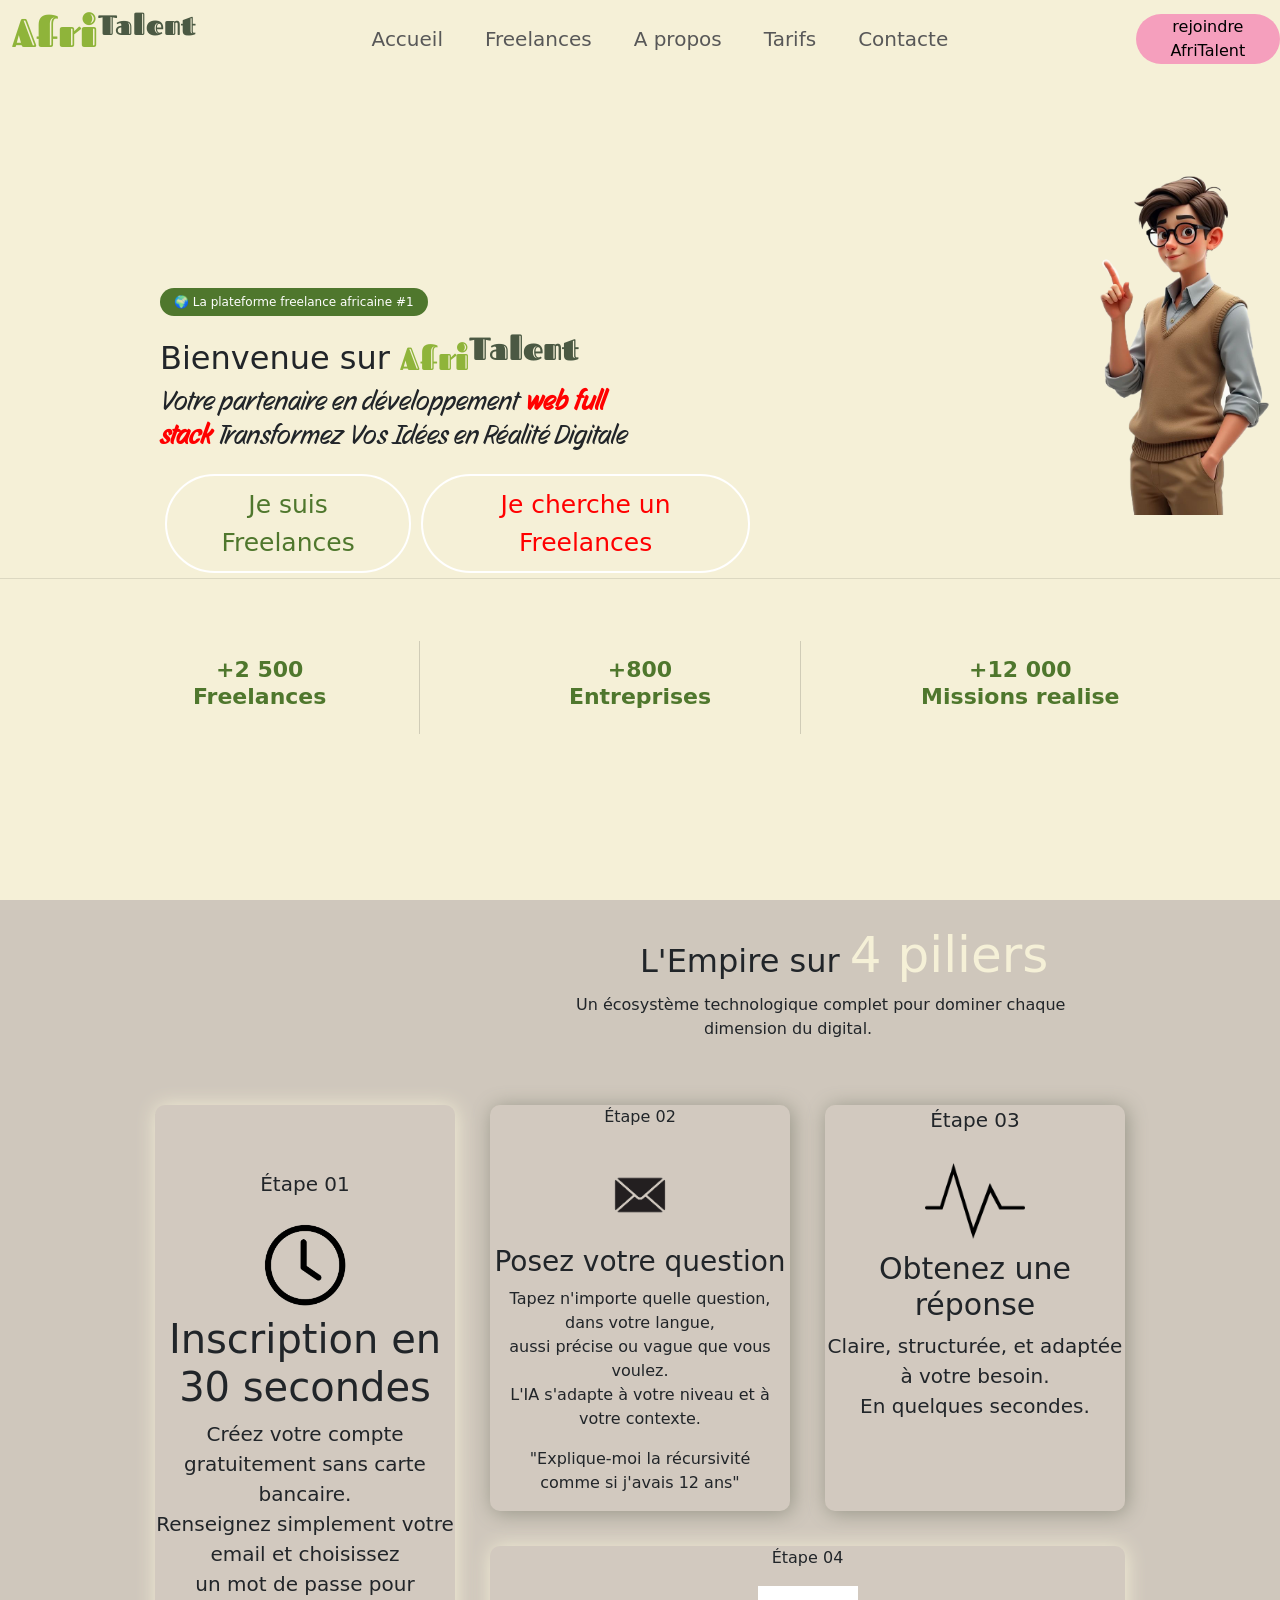
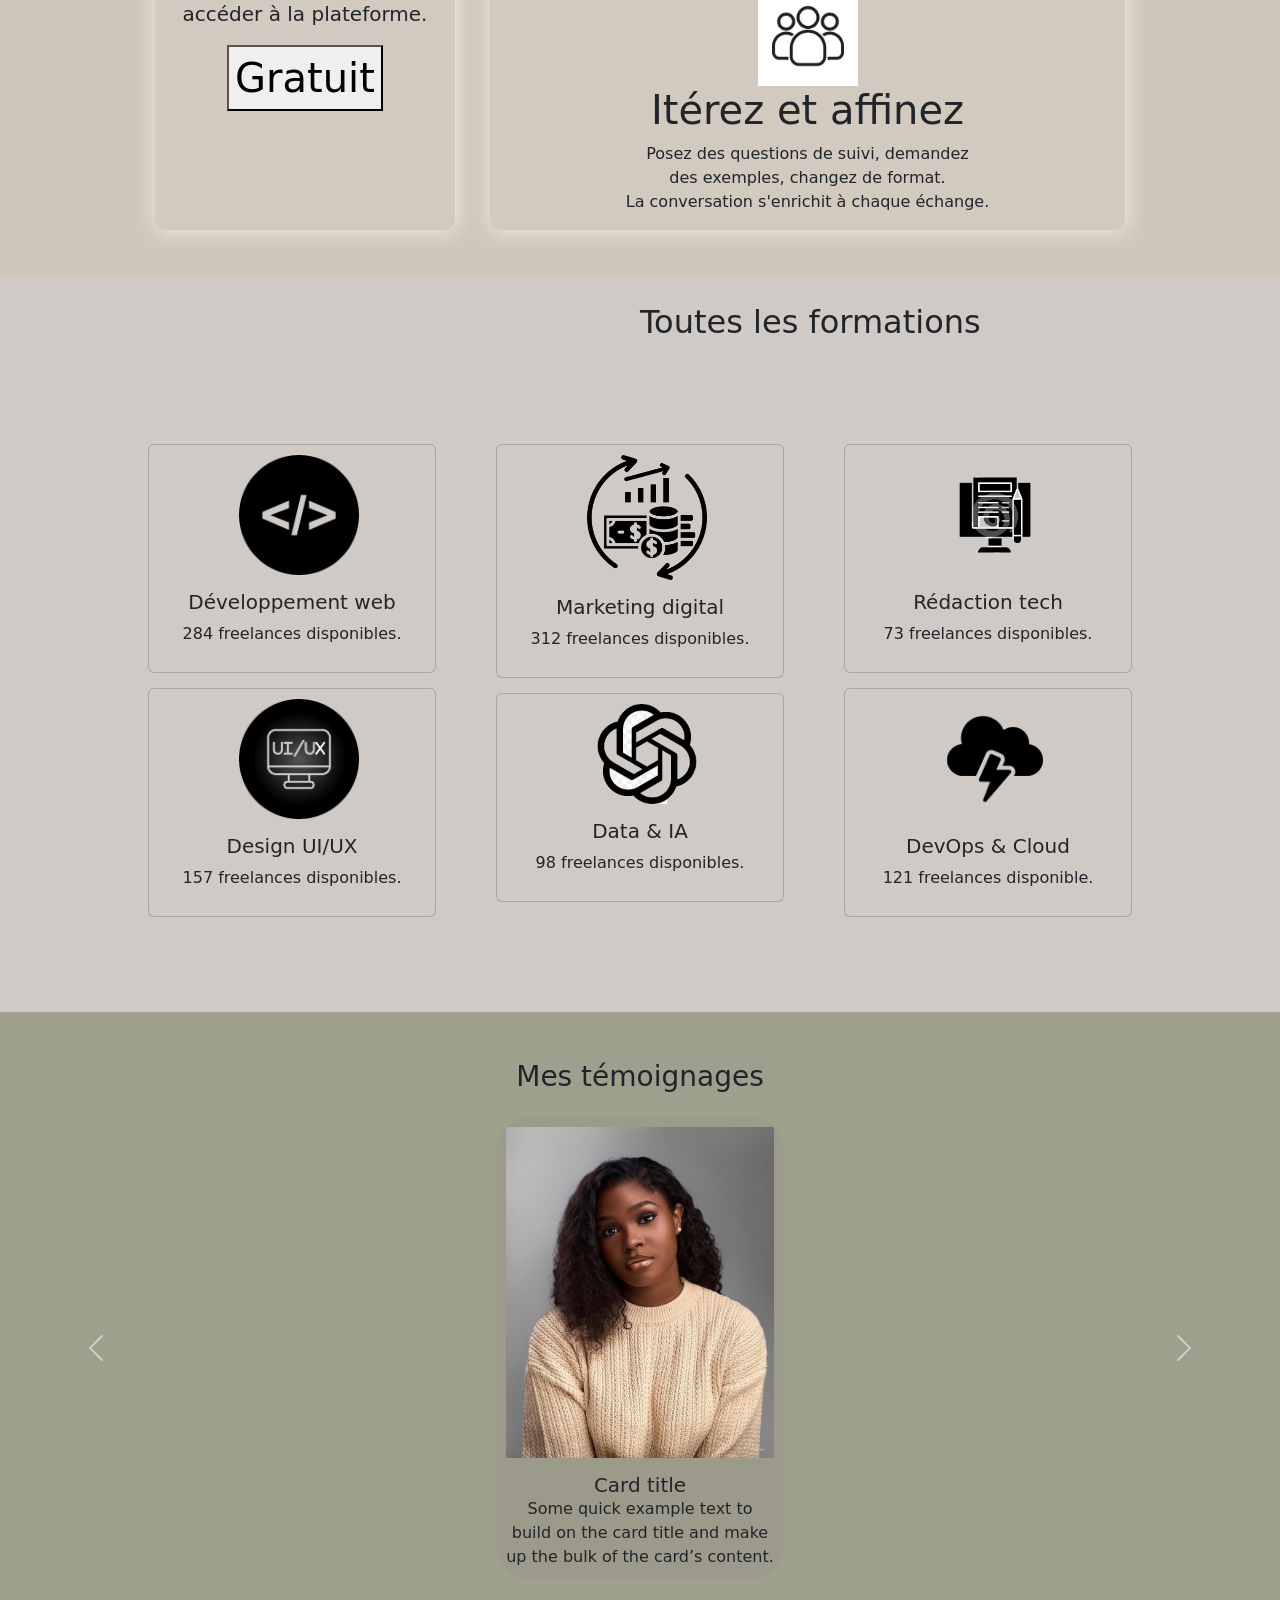
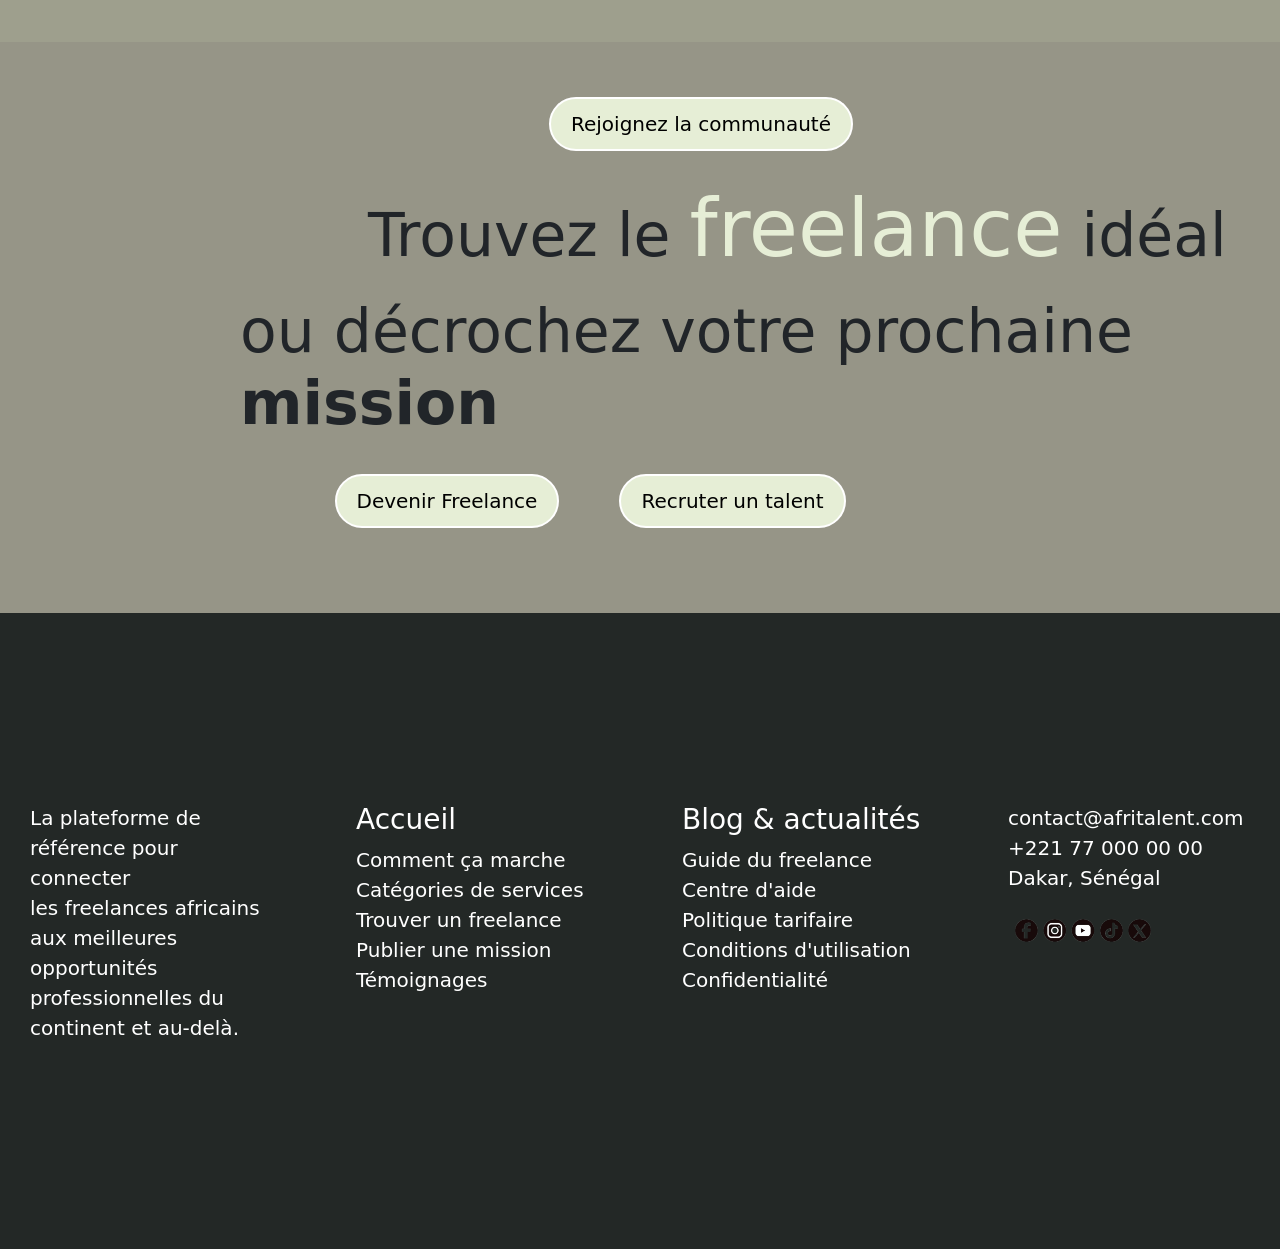
==== commit 6b37ef40: "HTML : structure complète des 5 pages avec sections et contenu texte" ====
--- a/index.html
+++ b/index.html
@@ -16,7 +16,7 @@
     <link rel="preconnect" href="https://fonts.gstatic.com" crossorigin>
     <link href="https://fonts.googleapis.com/css2?family=Fascinate+Inline&family=Story+Script&display=swap"
         rel="stylesheet">
-     <link rel="stylesheet" href="https://cdnjs.cloudflare.com/ajax/libs/font-awesome/6.5.0/css/all.min.css">
+    <link rel="stylesheet" href="https://cdnjs.cloudflare.com/ajax/libs/font-awesome/6.5.0/css/all.min.css">
 
 </head>
 
@@ -89,20 +89,17 @@
 
     </header>
     <section id="hero">
-        <nav class="heroo">
+        <main class="heroo">
             <main>
                 <div class="bien ">
-                    <h1 class="bi">
-                        Bienvenue a
+                    <span class="hero-tag">🌍 La plateforme freelance africaine #1</span>
+                    <div class="bi">
+                        <h1>Bienvenue sur</h1>
                         <div class="logo bilo">
-                            <nav class="af">
-                                <h1>Afri</h1>
-                            </nav>
-                            <nav class="tal">
-                                <h3>Talent</h3>
-                            </nav>
+                            <span class="af">Afri</span>
+                            <span class="tal">Talent</span>
                         </div>
-                    </h1>
+                    </div>
                     <h3 class="story-script-regular">
                         Votre partenaire en développement <strong class="full">web full <br> stack</strong>
                         Transformez Vos Idées en Réalité Digitale
@@ -128,7 +125,7 @@
             <div class="imagehero">
                 <img src="images/a.png" width="205px">
             </div>
-        </nav>
+        </main>
         <div class="containe cole">
             <div class="container   text-center">
                 <div class="row ">
@@ -159,10 +156,10 @@
             <p>
                 Un écosystème technologique complet pour dominer chaque <br>
                 <span class="pil"> dimension du digital. </span>
-            </p> 
-           
+            </p>
+
         </div>
-        <nav class="comment">
+        <main class="comment">
             <div class="card-a ca ">
                 <div class="etape">
                     <p>Étape 01</p>
@@ -200,17 +197,17 @@
                 <p>Posez des questions de suivi, demandez <br> des exemples, changez de format. <br> La conversation
                     s'enrichit à chaque échange.</p>
             </div>
-        </nav>
+        </main>
 
 
     </section>
     <section id="cat_de_service">
         <div class="pili">
             <h2>
-               Toutes les formations
+                Toutes les formations
             </h2>
         </div>
-        <nav class="card-cat">
+        <main class="card-cat">
             <div>
                 <div class="card" style="width: 18rem;">
                     <img src="images/abou.png" class="card-img-top" alt="...">
@@ -266,7 +263,7 @@
                     </div>
                 </div>
             </div>
-        </nav>
+        </main>
         <!-- <nav class="card-cat">
             <div class="card-ser">
                 <img src="images/abou.png" width="100">
@@ -318,7 +315,7 @@
                     </div>
                 </div>
                 <div class="carousel-item">
-                   <div class="row justify-content-center">
+                    <div class="row justify-content-center">
                         <div class="card-h" style="width: 18rem;">
                             <img src="images/pro3.jpg" class="card-img-top" alt="...">
                             <div class="card-body">
@@ -465,7 +462,7 @@
         </div> -->
     </section>
     <section id="CTA_appele">
-        <nav class="cta ">
+        <main class="cta ">
             <div class="buta">
                 <button class="butcta butm butmm">Rejoignez la communauté</button>
             </div>
@@ -486,7 +483,7 @@
                 </div>
             </div>
 
-        </nav>
+        </main>
     </section>
     <section id="footer">
         <footer>
@@ -568,8 +565,8 @@
         </div>
     </section> -->
     <!-- <section id="categ-d-serv">
-        <nav>
-            <nav>
+        <main>
+            <main>
                 <div>
                     <img src="images/html.jpg" alt="">
                     <div>
@@ -578,7 +575,7 @@
                             comprendre Boostrap</p>
                     </div>
                 </div>
-            </nav>
+            </main>
             <div>
                 <div>
                     <img src="images/js.jpg" alt="">
@@ -622,7 +619,7 @@
                 </div>
             </div>
 
-        </nav>
+        </main>
 
     </section> -->
     <script src="https://cdn.jsdelivr.net/npm/bootstrap@5.3.0/dist/js/bootstrap.bundle.min.js"></script>
--- a/css/style.css
+++ b/css/style.css
@@ -35,18 +35,29 @@
     font-weight: 400;
     font-style: normal;
     color: #8FB43A;
-    font-size: 20px;
+    font-size: 2rem;
     padding: 0px;
 }
 
 .tal {
     font-family: "Fascinate Inline", system-ui;
-    font-weight: 400;
+    font-weight: 700;
     font-style: normal;
     color: #4B5943;
-    font-size: 90px;
-    padding: 0px;
-    margin: 0px -20px 0px 0px;
+    font-size: 2rem;
+    line-height: 1;
+    padding-bottom: 20px;
+}
+
+.hero-tag {
+    display: inline-block;
+    font-size: 12px;
+    font-weight: 500;
+    padding: 5px 14px;
+    border-radius: 99px;
+    background: #4F772D;
+    color: white;
+    margin-bottom: 1rem;
 }
 
 .baf {
@@ -79,6 +90,12 @@
     color: #585858;
     font-size: 20px;
     border-radius: 60px;
+}
+
+.hero-btns {
+    display: flex;
+    gap: 12px;
+    margin-top: 2rem;
 }
 
 .button {
@@ -101,7 +118,7 @@
     height: 100vh;
     align-items: center;
     margin: auto;
-    padding: auto;
+    padding: 0;
 }
 
 .heroo {
@@ -116,15 +133,33 @@
 
 .bi {
     display: flex;
+    align-items: center;
+    /* aligne tout sur la même ligne de base */
+    gap: 10px;
+    flex-wrap: wrap;
+    /* évite le débordement sur mobile */
+}
+
+.bi h1 {
+    margin: 0;
+    font-size: 2rem;
+    /* même taille que .af et .tal */
+    line-height: 1;
 }
 
 .bilo {
-    padding-left: 15px;
+    /* padding-left: 15px; */
+    display: flex;
+    align-items: center;
+    /* Afri et Talent alignés entre eux */
+    gap: 0;
+    /* pas d'espace entre les deux mots */
+
 }
 
 .story-script-regular {
     font-family: "Story Script", sans-serif;
-    font-weight: 400px;
+    font-weight: 400;
     font-style: normal;
 }
 
@@ -187,20 +222,42 @@
 }
 
 .cole {
-    padding-top: 9rem;
-}
-.pili h2{
+    padding-top: 2rem;
+    border-top: 0.5px solid rgba(0, 0, 0, 0.1);
+}
+
+.cole .col {
+    border-right: 0.5px solid rgba(0, 0, 0, 0.15);
+    padding: 1rem;
+}
+
+.cole .col:last-child {
+    border-right: none;
+    /* pas de bordure sur le dernier */
+}
+
+.cole h4 {
+    font-size: 22px;
+    font-weight: 600;
+    color: #4F772D;
+    text-align: center;
+}
+
+.pili h2 {
     padding-left: 40rem;
     padding-top: 25px;
 }
-.pilli{
+
+.pilli {
     color: var(--couleurprinc);
     font-size: 50px;
 }
-.pili p{
+
+.pili p {
     padding-left: 36rem;
 }
-.pil{
+
+.pil {
     padding-left: 8rem;
 }
 
@@ -277,7 +334,7 @@
 }
 
 .card-a {
-    background-color:  #dacfc63b;
+    background-color: #dacfc63b;
     /* display: grid;
     grid-template-columns: 3,1fr;
     grid-gap: 3px;
@@ -303,10 +360,12 @@
     transform: translateY(-10px);
     transition: 3s;
 }
+
 /* cat de service_______________________________________________________________________________________________ */
-#cat_de_service{
+#cat_de_service {
     background-color: var(--couleur5);
 }
+
 .card-cat {
 
     padding: 5rem 5rem;
@@ -482,6 +541,7 @@
 #hero1 {
     background-color: var(--couleur6);
 }
+
 .d-flexx {
     padding-top: 6rem;
 }
@@ -500,14 +560,15 @@
     transition: ease-in-out;
     overflow: hidden;
 }
-.card-f img{
+
+.card-f img {
     width: 100%;
     height: 350px;
     object-fit: cover;
     /* object-fit: recadre l'image sans deformation; */
     border-radius: 20px 20px 0 0;
     display: block;
-    
+
 }
 
 .card-f:hover {
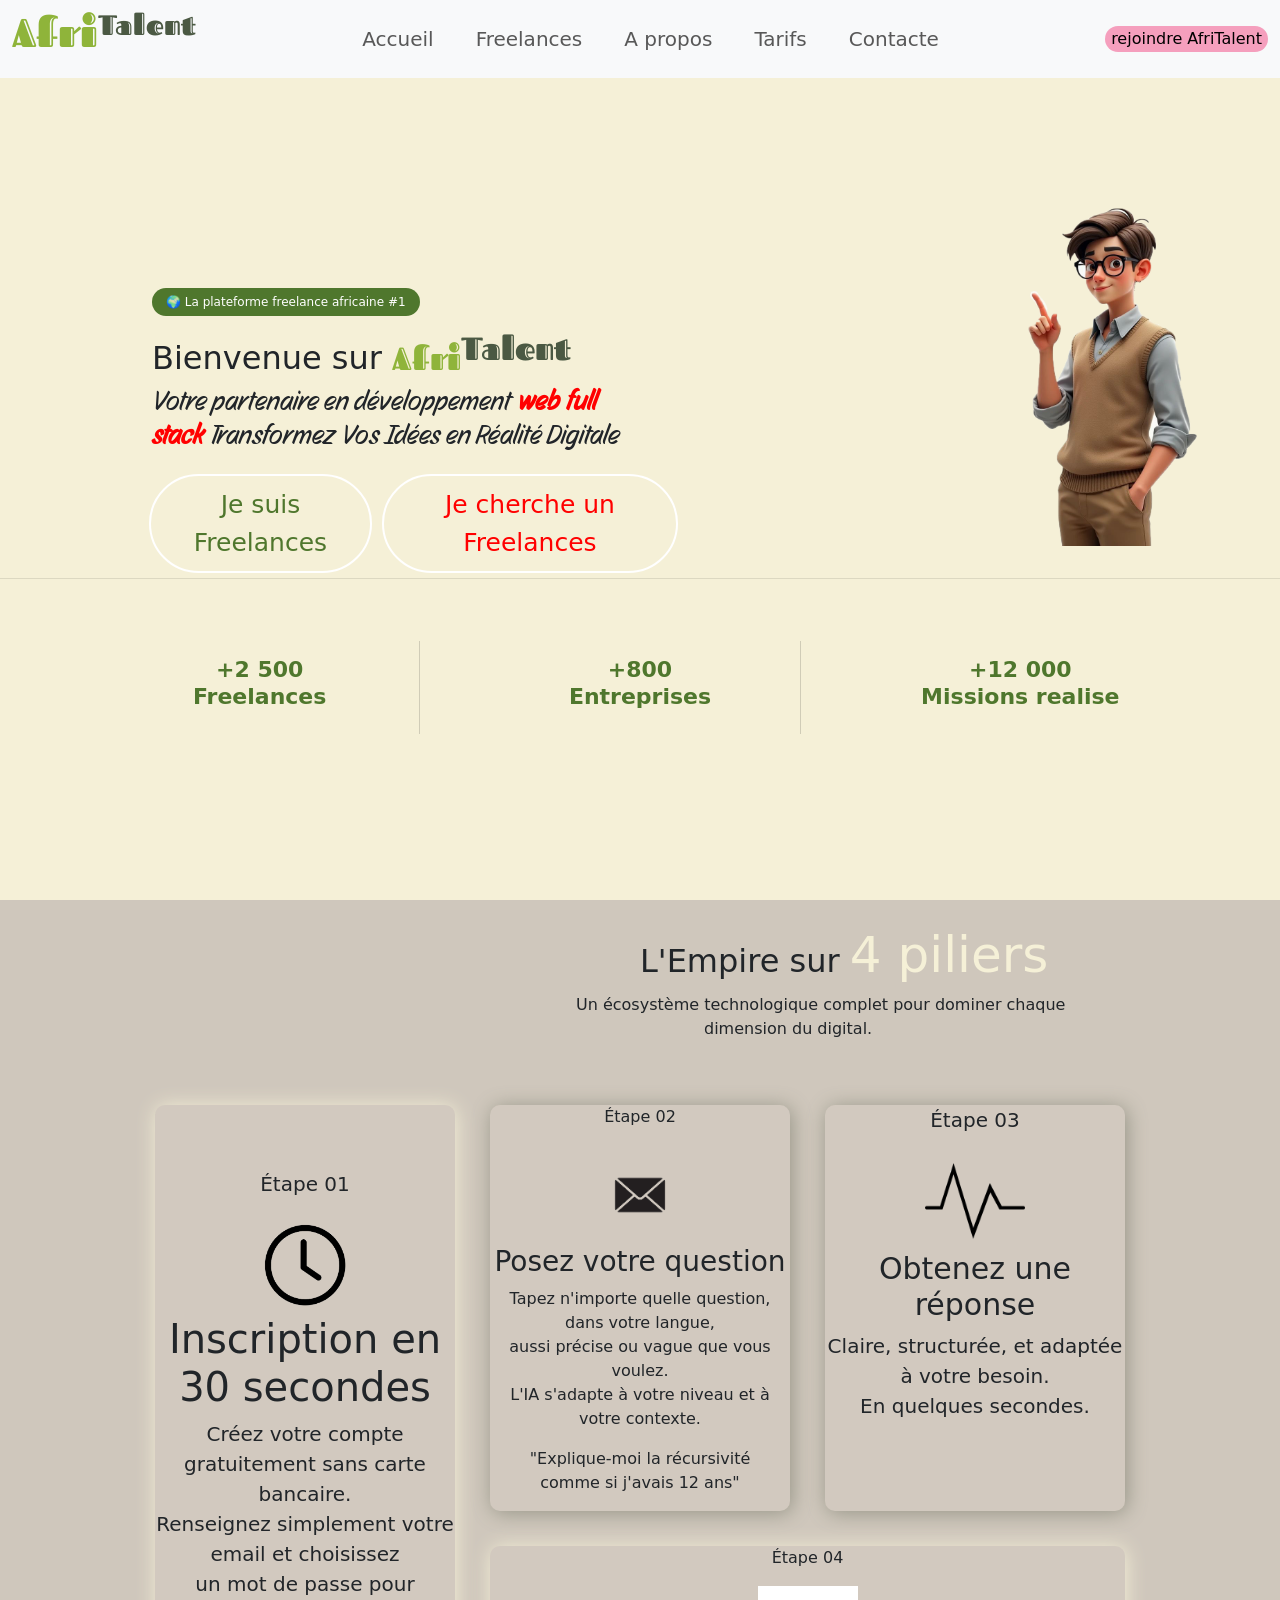
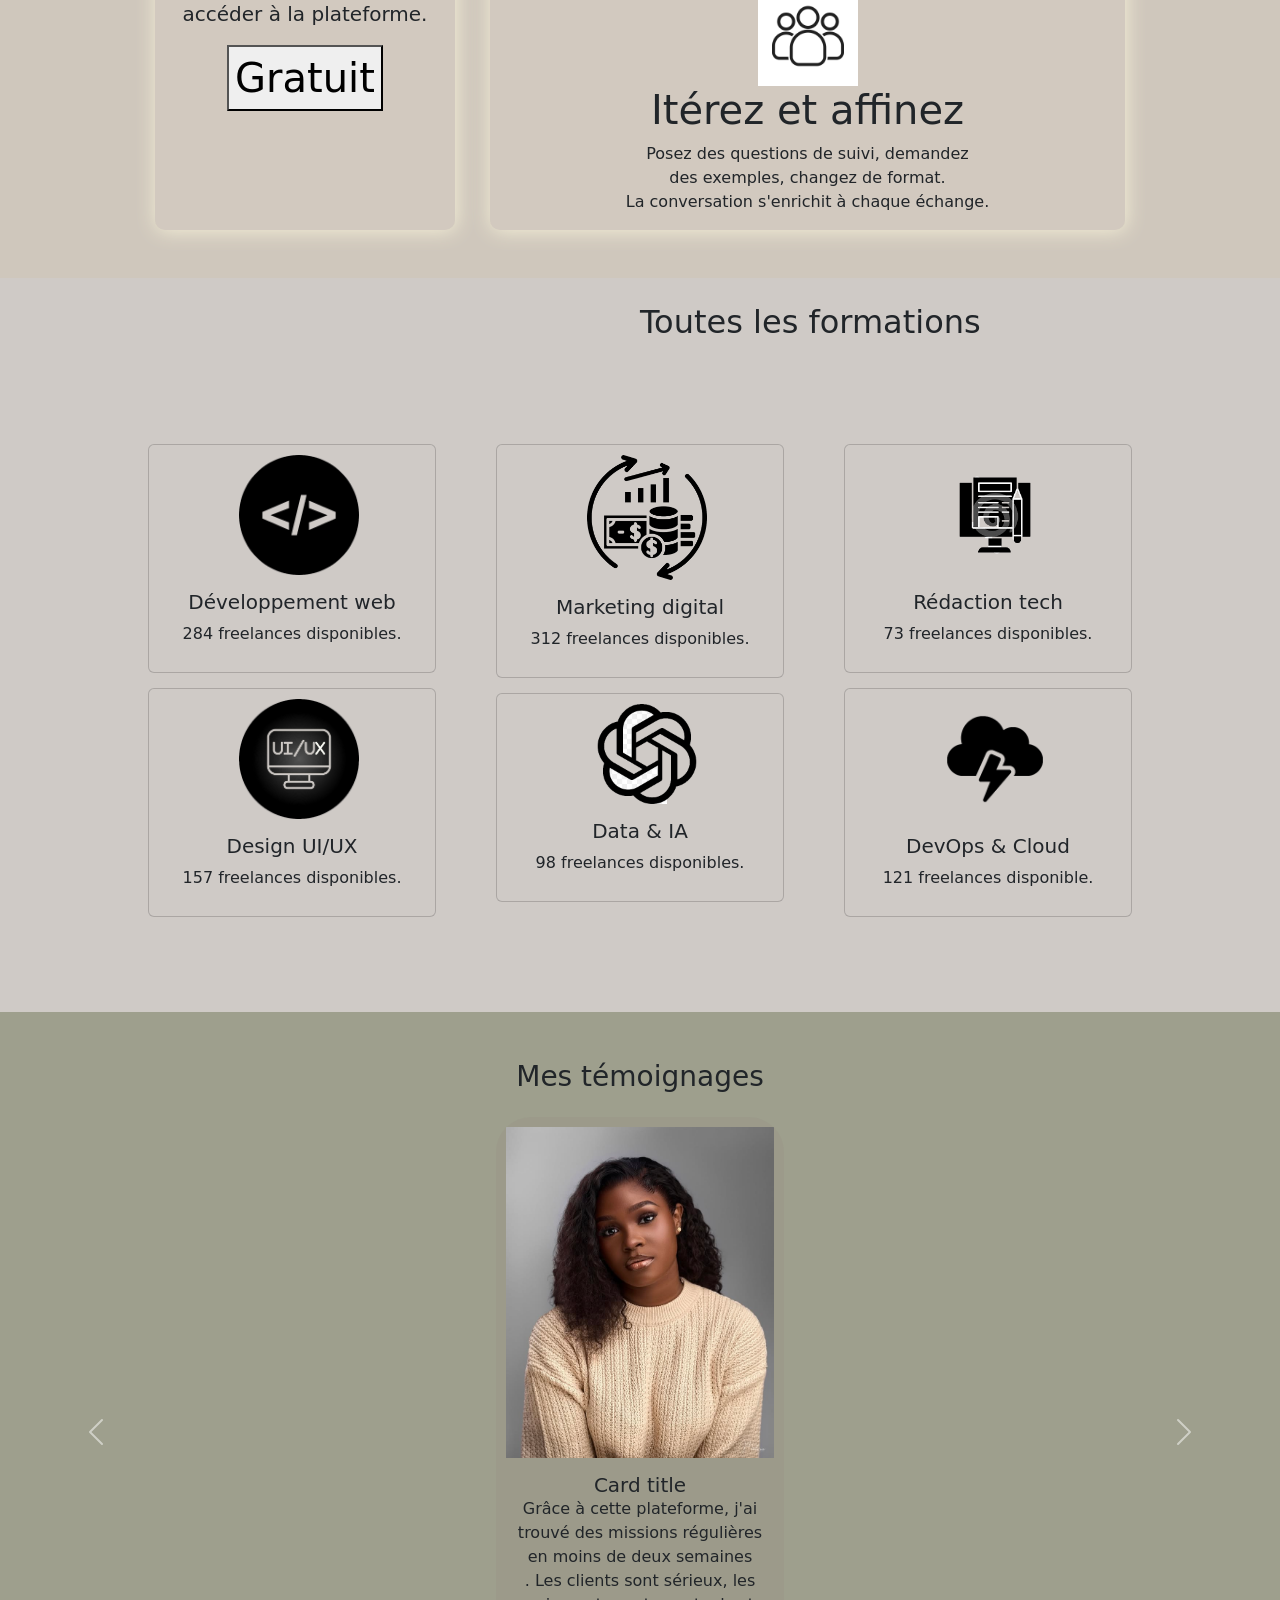
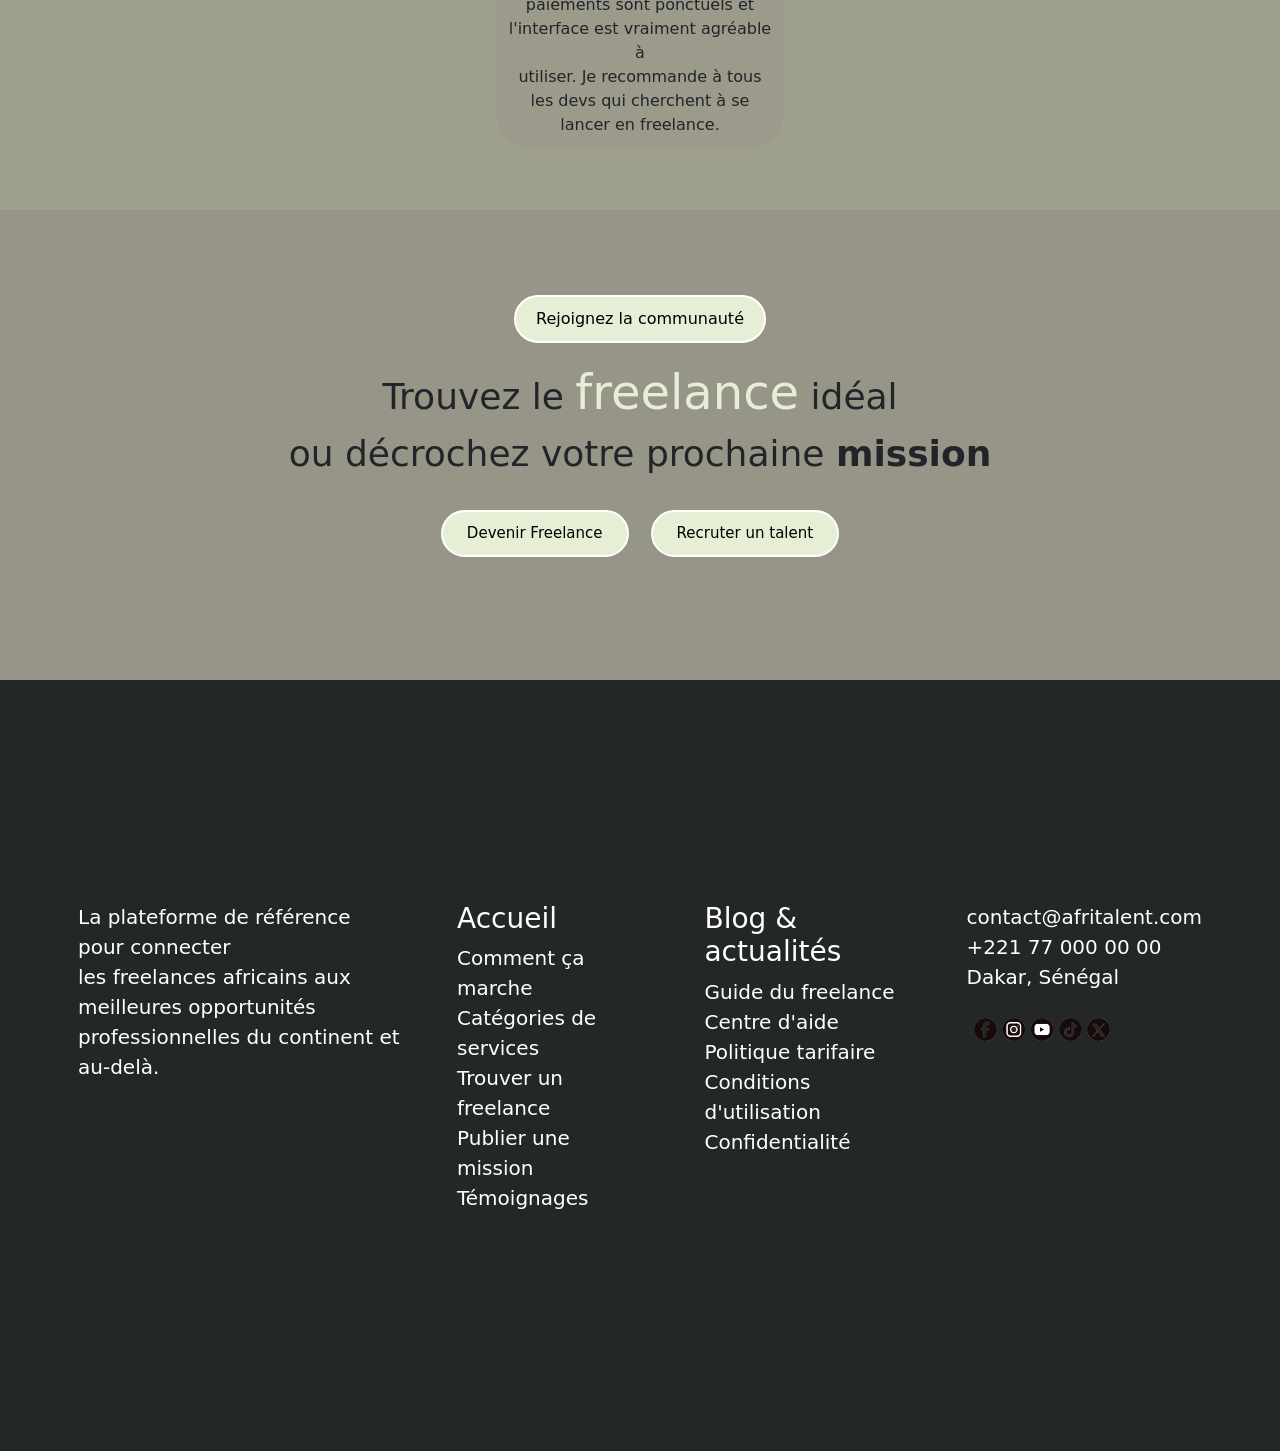
==== commit 7453316c: "HTML : structure complète des 5 pages avec sections et contenu texte" ====
--- a/index.html
+++ b/index.html
@@ -24,8 +24,8 @@
     <!-- Le contenu de la page sera ajoute ici -->
     <!-- Bootstrap 5 via CDN : script JavaScript -->
     <header>
-        <nav class="navbar  navbar-expand-lg ">
-            <div class="container-fluid">
+        <nav class="navbar  navbar-expand-lg bg-light">
+            <div class="container-fluid ">
                 <div class="logo">
                     <nav class="af">
                         <h1>Afri</h1>
@@ -79,17 +79,17 @@
                         </li> -->
                     </ul>
                 </div>
-            </div>
-            <div class="baf">
-                <button class="button">
-                    rejoindre AfriTalent
-                </button>
+                <div class="baf">
+                    <button class="button">
+                        rejoindre AfriTalent
+                    </button>
+                </div>
             </div>
         </nav>
 
     </header>
     <section id="hero">
-        <main class="heroo">
+        <div class="heroo">
             <main>
                 <div class="bien ">
                     <span class="hero-tag">🌍 La plateforme freelance africaine #1</span>
@@ -105,7 +105,7 @@
                         Transformez Vos Idées en Réalité Digitale
                     </h3>
                 </div>
-                <div class="butcontaine">
+                <main class="butcontaine">
 
                     <button class="but1 but11">
                         Je suis Freelances
@@ -114,7 +114,7 @@
                         Je cherche un Freelances
                     </button>
 
-                </div>
+                </main>
                 <!-- <div>
                     <img src="images/arrirepl.jpg" alt="">
                 </div> -->
@@ -125,7 +125,7 @@
             <div class="imagehero">
                 <img src="images/a.png" width="205px">
             </div>
-        </main>
+        </div>
         <div class="containe cole">
             <div class="container   text-center">
                 <div class="row ">
@@ -149,7 +149,7 @@
         </div>
 
     </section>
-    <section id="c_ça_marche">
+    <section id="c_ça_marche" style="overflow: hidden;" >
 
         <div class="pili">
             <h2>L'Empire sur <span class="pilli">4 piliers</span></h2>
@@ -159,7 +159,7 @@
             </p>
 
         </div>
-        <main class="comment">
+        <div class="comment">
             <div class="card-a ca ">
                 <div class="etape">
                     <p>Étape 01</p>
@@ -197,7 +197,7 @@
                 <p>Posez des questions de suivi, demandez <br> des exemples, changez de format. <br> La conversation
                     s'enrichit à chaque échange.</p>
             </div>
-        </main>
+        </div>
 
 
     </section>
@@ -307,8 +307,12 @@
                             <img src="images/profile4.jpg" class="card-img-top" alt="...">
                             <div class="card-body">
                                 <h5 class="card-title">Card title</h5>
-                                <p class="card-text">Some quick example text to build on the card title and make up the
-                                    bulk of the card’s content.</p>
+                                <p class="card-text">Grâce à cette plateforme, j'ai trouvé des missions régulières en
+                                    moins de deux semaines <br> .
+                                    Les
+                                    clients sont sérieux, les paiements sont ponctuels et l'interface est vraiment
+                                    agréable à <br>
+                                    utiliser. Je recommande à tous les devs qui cherchent à se lancer en freelance.</p>
                             </div>
                         </div>
 
@@ -525,7 +529,6 @@
                     </p>
                 </div>
             </div>
-            </div>
         </footer>
     </section>
     <!-- <section id="cat_de_service">
--- a/css/style.css
+++ b/css/style.css
@@ -1,5 +1,10 @@
 * {
-    margin: 0px;
+  box-sizing: border-box; /* évite les débordements */
+}
+
+body {
+  overflow-x: hidden; /* empêche le scroll horizontal */
+  width: 100%;
 }
 
 :root {
@@ -125,8 +130,335 @@
     display: flex;
 }
 
+/* portable__________________________________________________ */
+/* ===== MOBILE (max 576px) ===== */
+@media (max-width: 576px) {
+
+    /* NAVBAR */
+    .logo {
+        display: flex;
+        align-items: center;
+    }
+
+    .baf {
+        display: none;
+        /* cache le bouton rejoindre sur mobile */
+    }
+
+    /* HERO */
+    .heroo {
+        display: flex !important;
+        flex-direction: column !important;
+        align-items: center;
+        text-align: center;
+        padding: 1rem;
+        width: 100%;
+        overflow: hidden;
+    }
+
+    .bien {
+        padding-left: 1rem !important;
+        padding-top: 4rem !important;
+        width: 100%;
+    }
+
+    .imagehero {
+        display: none !important;
+    }
+
+    .bi {
+        flex-direction: column;
+        align-items: center;
+        gap: 4px;
+    }
+
+    .bi h1 {
+        font-size: 1.5rem;
+    }
+
+    .af,
+    .tal {
+        font-size: 1.5rem;
+    }
+
+    .story-script-regular {
+        font-size: 14px;
+        padding: 0 1rem;
+    }
+
+    .butcontaine {
+        flex-direction: column;
+        align-items: center;
+        padding-left: 0 !important;
+        gap: 10px;
+        width: 100%;
+    }
+
+    .but1 {
+        width: 70%;
+        font-size: 14px !important;
+        padding: 10px 20px;
+    }
+
+    .imagehero {
+        display: none !important;
+    }
+
+    /* STATS */
+   .cole .container {
+    padding: 1rem;
+  }
+  .cole .row {
+    flex-direction: column;
+    gap: 0.5rem;
+  }
+  .cole .col {
+    padding: 0.75rem 0;
+    border-bottom: 0.5px solid rgba(0,0,0,0.1);
+  }
+  .cole h4 {
+    font-size: 16px;
+    margin: 0;
+  }
+
+
+    .comment {
+        display: flex !important;
+        flex-direction: column !important;
+        align-items: center;
+        padding: 1rem;
+        gap: 1rem;
+        overflow: hidden;
+    }
+
+    .card-a,
+    .card-b,
+    .ca,
+    .cb,
+    .cc,
+    .cd {
+        width: 90% !important;
+        margin: 0 auto !important;
+        box-sizing: border-box;
+    }
+
+
+    /* COMMENT ÇA MARCHE */
+    #c_ça_marche {
+        overflow: hidden;
+        /* coupe ce qui dépasse */
+        padding: 1rem;
+    }
+
+    .pili {
+        text-align: center;
+        padding: 0 1rem;
+    }
+
+    .pili h2 {
+        font-size: 20px;
+    }
+
+    .pili p {
+        font-size: 13px;
+    }
+
+    /* CATÉGORIES */
+    .card-cat {
+        flex-direction: column;
+        align-items: center;
+        gap: 1rem;
+    }
+
+    .card-cat>div {
+        display: flex;
+        flex-direction: column;
+        align-items: center;
+        gap: 1rem;
+    }
+
+    .card-cat .card {
+        width: 90% !important;
+        /* écrase le width: 18rem inline */
+    }
+
+    /* TÉMOIGNAGES */
+    .card-h {
+        width: 90% !important;
+        margin: 0 auto;
+    }
+
+    .card-h img {
+        height: 200px;
+        object-fit: cover;
+    }
+
+    /* CTA */
+    .tcta {
+    font-size: 22px !important;
+  }
+  .textaa span {
+    font-size: 28px !important;
+  }
+  .butbc {
+    flex-direction: column;
+    align-items: center;
+  }
+  .butctaa {
+    width: 80%;
+    text-align: center;
+  }
+    /* FOOTER */
+    footer .row {
+        flex-direction: column;
+        gap: 1.5rem;
+        padding: 1.5rem;
+    }
+
+    footer .col {
+        border-bottom: 0.5px solid rgba(255, 255, 255, 0.1);
+        padding-bottom: 1rem;
+    }
+
+    footer .col:last-child {
+        border-bottom: none;
+    }
+}
+
+/* ===== TABLETTE (577px - 991px) ===== */
+@media (min-width: 577px) and (max-width: 991px) {
+
+    /* NAVBAR */
+    .baf {
+        display: none;
+    }
+
+    /* HERO */
+    .heroo {
+        flex-direction: column;
+        align-items: center;
+        text-align: center;
+        padding: 1.5rem;
+    }
+
+    .bien {
+        padding-left: 2rem;
+        padding-top: 7rem;
+    }
+
+    .bi h1 {
+        font-size: 1.8rem;
+    }
+
+    .af,
+    .tal {
+        font-size: 1.8rem;
+    }
+
+    .butcontaine {
+        padding-left: 0;
+        justify-content: center;
+    }
+
+    .imagehero img {
+        width: 150px;
+    }
+
+    /* COMMENT ÇA MARCHE */
+    .comment {
+        display: grid;
+        grid-template-columns: 1fr 1fr;
+        /* 2 colonnes sur tablette */
+        gap: 1rem;
+        padding: 1.5rem;
+    }
+
+    /* CATÉGORIES */
+    .card-cat {
+        display: grid;
+        grid-template-columns: 1fr 1fr;
+        gap: 1rem;
+        padding: 1rem;
+    }
+
+    .card-cat>div {
+        display: contents;
+        /* les cartes enfants rentrent dans la grille */
+    }
+
+    .card-cat .card {
+        width: 100% !important;
+    }
+
+    /* TÉMOIGNAGES */
+    .card-h {
+        width: 60% !important;
+        margin: 0 auto;
+    }
+
+    /* CTA */
+    .tcta {
+    font-size: 28px;
+  }
+  .textaa span {
+    font-size: 36px;
+  }
+    /* FOOTER */
+    footer .row {
+        display: grid;
+        grid-template-columns: 1fr 1fr;
+        /* 2 colonnes sur tablette */
+        gap: 1.5rem;
+        padding: 1.5rem;
+    }
+}
+
+/* ===== DESKTOP (992px+) ===== */
+@media (min-width: 992px) {
+
+    /* HERO */
+    .heroo {
+        display: flex;
+        align-items: center;
+        justify-content: space-between;
+        max-width: 1200px;
+        margin: 0 auto;
+        padding: 0 2rem;
+    }
+
+    /* CATÉGORIES */
+    .card-cat {
+        display: flex;
+        justify-content: center;
+        flex-wrap: wrap;
+        gap: 1rem;
+        padding: 2rem;
+    }
+
+    .card-cat .card {
+        width: 18rem !important;
+    }
+
+    /* COMMENT ÇA MARCHE */
+    .comment {
+        display: flex;
+        justify-content: center;
+        flex-wrap: wrap;
+        gap: 1.5rem;
+        padding: 2rem;
+    }
+
+    /* FOOTER */
+    footer .row {
+        display: grid;
+        grid-template-columns: 2fr 1fr 1fr 1fr;
+        gap: 2rem;
+        padding: 2rem 3rem;
+    }
+}
+
 .bien {
-    padding-left: 10rem;
+    padding-left: 5rem;
     padding-top: 18rem;
 
 }
@@ -170,10 +502,11 @@
 /* button */
 
 .butcontaine {
-    padding-left: 10rem;
+    padding-left: 4.5rem;
     display: flex;
     justify-content: space-evenly;
     padding-top: 10px;
+
 }
 
 .but1 {
@@ -181,7 +514,7 @@
     background: none;
     border: 2px solid white;
     padding: 10px 20px;
-    font-size: 20px;
+    /* font-size: 20px; */
     cursor: pointer;
     margin: 5px;
     transition: 0.8s;
@@ -284,7 +617,9 @@
 
 /* c_ça_marche */
 #c_ça_marche {
-    background-color: var(--couleur4)
+    background-color: var(--couleur4);
+    overflow: hidden;
+    width: 100%;
 }
 
 .comment {
@@ -294,6 +629,7 @@
     grid-template-row: 300px 300px 300px;
     gap: 35px;
     padding: 3rem 5rem;
+     width: 100%;
 }
 
 .ca {
@@ -420,110 +756,107 @@
 
 /* CTA_appele -_________________________-----------------______________________----------------------____________----------------------------------------------------------_____*/
 #CTA_appele {
-    padding-bottom: 50px;
-    padding-top: ;
-    background-color: var(--couleur8);
-}
-
+  padding-bottom: 50px;
+  background-color: var(--couleur8);
+  overflow: hidden; /* empêche le débordement */
+  width: 100%;
+}
+
+.cta {
+  display: flex;
+  flex-direction: column;
+  align-items: center;  /* centre tout */
+  text-align: center;
+  width: 100%;
+  padding: 3rem 1.5rem;
+}
+
+/* TAG "Rejoignez la communauté" */
 .buta {
-    padding-left: 34rem;
-    padding-bottom: 25px;
-    padding-top: 50px;
-
+  padding: 2rem 0 1rem; /* remplace padding-left: 34rem */
+  display: flex;
+  justify-content: center;
 }
 
 .butcta {
-    font-size: 30px;
-    border-radius: 50px;
-    background: #E6EED6;
-    border: 2px solid white;
-    padding: 10px 20px;
-    font-size: 20px;
-    cursor: pointer;
-    margin: 5px;
-    transition: 0.8s;
-}
-
+  border-radius: 50px;
+  background: #E6EED6;
+  border: 2px solid white;
+  padding: 10px 20px;
+  font-size: 16px; /* remplace 30px puis 20px en double */
+  cursor: pointer;
+  margin: 5px;
+  transition: 0.8s;
+}
+
+/* TITRE 1 */
+.textaa {
+  padding: 0; /* remplace padding-left: 23rem */
+  text-align: center;
+  width: 100%;
+}
+.textaa span {
+  color: #E6EED6;
+  font-size: 48px; /* remplace 80px trop grand sur mobile */
+}
+
+/* TITRE 2 */
+.texta {
+  padding: 0; /* remplace padding-left: 15rem */
+  text-align: center;
+  width: 100%;
+}
+
+/* TAILLE DU TITRE */
+.tcta {
+  font-size: 36px; /* remplace 60px trop grand */
+  padding-bottom: 10px;
+  margin: 0;
+}
+
+/* BOUTONS DU BAS */
+.butbc {
+  display: flex;
+  justify-content: center;
+  flex-wrap: wrap;
+  gap: 12px;
+  margin: 20px;
+  padding: 0; /* remplace padding-right: 100px */
+}
+
+.butb {
+  padding: 0; /* remplace padding-right: 50px */
+}
+
+.butctaa {
+  cursor: pointer;
+  transition: 1.1s;
+  padding: 10px 24px;
+  border-radius: 50px;
+  font-size: 15px;
+}
+.butctaa:hover {
+  box-shadow: 2px 2px 20px white;
+  transform: scale(1.1); /* remplace 1.2 trop agressif */
+}
+
+/* ANIMATION BOUNCE */
 @keyframes bounce {
-    0% {
-        transform: translateY(0);
-    }
-
-    25% {
-        transform: translateY(10px);
-    }
-
-    50% {
-        transform: translateY(-10px);
-    }
-
-    75% {
-        transform: translateY(10px);
-    }
-
-    100% {
-        transform: translateY(0);
-    }
-}
-
-
+  0%   { transform: translateY(0); }
+  25%  { transform: translateY(10px); }
+  50%  { transform: translateY(-10px); }
+  75%  { transform: translateY(10px); }
+  100% { transform: translateY(0); }
+}
 .butm {
-
-    transition: 1s;
-    cursor: pointer;
-    animation: bounce 1.1s infinite;
-
-}
-
+  transition: 1s;
+  cursor: pointer;
+  animation: bounce 1.1s infinite;
+}
 .butmm:hover {
-    transform: scale(1.1);
-    box-shadow: 2px 2px 20px white;
-}
-
-.textaa {
-    padding-left: 23rem;
-}
-
-.textaa span {
-    color: #E6EED6;
-    font-size: 80px;
-}
-
-.texta {
-    padding-left: 15rem;
-}
-
-.butbc {
-    display: flex;
-    justify-content: center;
-    margin: 20px;
-    padding-right: 100px;
-
-}
-
-.butctaa {
-    cursor: pointer;
-    transition: 1.1s;
-
-}
-
-.butctaa:hover {
-    box-shadow: 2px 2px 20px white;
-    transform: scale(1.2);
-
-}
-
-.butb {
-    padding-right: 50px;
-    padding-bottom: 10px;
-
-}
-
-.tcta {
-    font-size: 60px;
-    padding-bottom: 10px;
-}
-
+  transform: scale(1.1);
+  box-shadow: 2px 2px 20px white;
+}
 /* footer----_____________________________________________________________________________________________________________________________________________________________________________ */
 #footer {
     background-color: #232826;
@@ -540,6 +873,7 @@
 /* freelance _______________________________________________________________________________________________________________________________________________________________________________*/
 #hero1 {
     background-color: var(--couleur6);
+
 }
 
 .d-flexx {
@@ -562,6 +896,7 @@
 }
 
 .card-f img {
+
     width: 100%;
     height: 350px;
     object-fit: cover;
@@ -582,6 +917,32 @@
     background-color: #1a181787;
 }
 
+/* telephone */
+@media (max-width: 576px) {
+    .d-flexx {
+        padding-top: 3rem;
+        padding-left: 1rem;
+        padding-right: 1rem;
+        text-align: center;
+    }
+
+    .d-flexx h2 {
+        font-size: 24px;
+    }
+
+    .card-f img {
+        height: 220px;
+        /* moins haute pour  le tel */
+    }
+}
+
+/* TABLETTE */
+@media (min-width: 577px) and (max-width: 991px) {
+    .card-f img {
+        height: 280px;
+    }
+}
+
 /* a propos______________________________________________________________________________________________________________________________________ */
 #Notre-Histoire {
     background-color: var(--couleurprinc);
@@ -616,7 +977,7 @@
 
 .svide {
     font-size: 20px;
-    font-weight: 500px;
+    font-weight: 500;
     gap: 2px;
 
 }
@@ -629,11 +990,15 @@
     width: 1px;
     background: red;
 }
-
+.imghis {
+  width: 100%;
+  max-width: 500px;
+  border-radius: 12px;
+}
 /* "Léquipe ______________________________________________________________________________________________________________________ */
 #lequipe {
     background-color: var(--couleur5);
-    height: 100vh;
+    min-height: 100vh;
 
 }
 
@@ -674,7 +1039,7 @@
 /* Nos_valeurs___________________________________________________________________________________________________________________________________ */
 #Nos_valeurs {
     background-color: var(--couleur4);
-    height: 110vh;
+    min-height: 110vh;
 }
 
 .personne {
@@ -724,7 +1089,7 @@
 /* Chiffres_clés_____________________________________________________________________________________________________________________________ */
 #Chiffres_clés {
     background-color: var(--couleur8);
-    height: 50vh;
+    height: 60vh;
 
 }
 
@@ -795,6 +1160,311 @@
 .col5:hover {
     background-color: wheat;
     transform: scale(1.1);
+}
+@media (max-width: 576px) {
+
+  /* NAVBAR */
+  .baf {
+    display: none;
+  }
+
+  /* ---- NOTRE HISTOIRE ---- */
+  #Notre-Histoire {
+    height: auto;        /* supprime height fixe */
+    padding-top: 5rem;
+    padding-bottom: 3rem;
+  }
+
+  .Histoir {
+    flex-direction: column; /* empile texte et image */
+    align-items: center;
+    padding: 0 1rem;
+  }
+
+  .textehis {
+    padding-top: 2rem;  /* réduit le padding-top: 8rem */
+    text-align: center;
+    width: 100%;
+  }
+
+  .textehis h2 {
+    font-size: 24px;
+  }
+
+  .textehis h3 {
+    font-size: 16px;
+  }
+
+  .textehiss {
+    font-size: 13px;
+    line-height: 1.7;
+  }
+
+  /* Supprime les <br> forcés sur mobile */
+  .textehiss br {
+    display: none;
+  }
+
+  .tvide {
+    justify-content: center;
+    gap: 1rem;
+    flex-wrap: wrap;
+  }
+
+  .svide {
+    font-size: 18px;
+  }
+
+  .imghis {
+    width: 100% !important; /* écrase width="500px" inline */
+    margin-top: 2rem;
+    border-radius: 12px;
+  }
+
+  /* ---- L'ÉQUIPE ---- */
+  #lequipe {
+    height: auto;        /* supprime height fixe */
+    padding: 2rem 1rem;
+  }
+
+  .personne {
+    padding-top: 2rem;
+  }
+
+  /* cartes en colonne sur mobile */
+  #lequipe .row {
+    flex-direction: column;
+    align-items: center;
+    gap: 0;
+  }
+
+  .card-h {
+    width: 85% !important; /* écrase width: 18rem inline */
+    margin: 10px auto;
+  }
+
+  .card-img-topp {
+    height: 220px; /* réduit la hauteur image */
+  }
+
+  /* ---- NOS VALEURS ---- */
+  #Nos_valeurs {
+    height: auto;        /* supprime height fixe */
+    padding-bottom: 3rem;
+  }
+
+  .texval h2 {
+    font-size: 24px;   /* réduit 40px */
+  }
+
+  .texval span {
+    font-size: 18px;   /* réduit 50px */
+    display: block;
+    padding: 0 1rem;
+  }
+
+  .val {
+    flex-direction: column; /* empile les cartes valeurs */
+    align-items: center;
+    padding-top: 2rem;
+    gap: 1rem;
+    padding: 1.5rem 1rem;
+  }
+
+  .cardd {
+    width: 85%;
+    padding: 1rem;
+  }
+
+  .cardd img {
+    width: 80px !important; /* réduit width="200px" inline */
+  }
+
+  /* désactive le hover scale agressif sur mobile */
+  .cardd:hover {
+    transform: scale(1.02);
+  }
+
+  /* ---- CHIFFRES CLÉS ---- */
+  #Chiffres_clés {
+    height: auto;        /* supprime height fixe */
+    padding-bottom: 3rem;
+  }
+
+  .cont {
+    padding-top: 2rem;
+    padding-left: 1rem;
+    padding-right: 1rem;
+  }
+
+  .chif {
+    font-size: 28px;   /* réduit 50px */
+  }
+
+  #Chiffres_clés h2 {
+    font-size: 22px;
+    text-align: center;
+  }
+
+  /* rows en colonne */
+  #Chiffres_clés .row {
+    flex-direction: column;
+    gap: 12px;
+    margin-bottom: 12px;
+  }
+
+  .col1, .col2, .col3, .col4, .col5 {
+    border-radius: 12px;
+    padding: 1.5rem;
+    text-align: center;
+    font-size: 28px;
+    font-weight: 600;
+    margin-bottom: 8px;
+  }
+
+  /* désactive scale sur mobile */
+  .col1:hover, .col2:hover,
+  .col3:hover, .col4:hover,
+  .col5:hover {
+    transform: scale(1.02);
+  }
+}
+
+/* ===============================
+   TABLETTE (577px - 991px)
+   =============================== */
+@media (min-width: 577px) and (max-width: 991px) {
+
+  /* ---- NOTRE HISTOIRE ---- */
+  #Notre-Histoire {
+    height: auto;
+    padding-top: 6rem;
+    padding-bottom: 3rem;
+  }
+
+  .Histoir {
+    flex-direction: column;
+    align-items: center;
+    gap: 2rem;
+    padding: 0 2rem;
+  }
+
+  .textehis {
+    padding-top: 2rem;
+    text-align: center;
+    width: 100%;
+  }
+
+  .imghis {
+    width: 80% !important;
+    border-radius: 12px;
+  }
+
+  .tvide {
+    justify-content: center;
+  }
+
+  /* ---- L'ÉQUIPE ---- */
+  #lequipe {
+    height: auto;
+    padding: 3rem 1.5rem;
+  }
+
+  /* 2 cartes par ligne sur tablette */
+  #lequipe .row {
+    display: grid !important;
+    grid-template-columns: 1fr 1fr;
+    gap: 1rem;
+    justify-items: center;
+  }
+
+  .card-h {
+    width: 100% !important;
+    margin: 0;
+  }
+
+  /* ---- NOS VALEURS ---- */
+  #Nos_valeurs {
+    height: auto;
+    padding-bottom: 3rem;
+  }
+
+  .val {
+    display: grid;
+    grid-template-columns: 1fr 1fr; /* 2 colonnes sur tablette */
+    gap: 1.5rem;
+    padding: 2rem;
+    justify-items: center;
+  }
+
+  .cardd {
+    width: 100%;
+    padding: 1.5rem;
+  }
+
+  .cardd img {
+    width: 100px !important;
+  }
+
+  .texval span {
+    font-size: 28px;
+  }
+
+  /* ---- CHIFFRES CLÉS ---- */
+  #Chiffres_clés {
+    height: auto;
+    padding-bottom: 3rem;
+  }
+
+  #Chiffres_clés .row {
+    gap: 12px;
+    margin-bottom: 12px;
+  }
+
+  .col1, .col2, .col3, .col4, .col5 {
+    padding: 1.5rem;
+    text-align: center;
+    font-size: 24px;
+    font-weight: 600;
+  }
+}
+
+/* ===============================
+   DESKTOP (992px+)
+   =============================== */
+@media (min-width: 992px) {
+
+  #Notre-Histoire {
+    height: 100vh;
+  }
+
+  .Histoir {
+    align-items: center;
+  }
+
+  #lequipe {
+    height: 100vh;
+  }
+
+  #Nos_valeurs {
+    height: 110vh;
+  }
+
+  .val {
+    padding-top: 4rem;
+  }
+
+  #Chiffres_clés {
+    height: 50vh;
+  }
+
+  .col1, .col2, .col3,
+  .col4, .col5 {
+    text-align: center;
+    font-size: 32px;
+    font-weight: 600;
+    padding: 1.5rem;
+  }
 }
 
 /* tarif-_____________________________________________________________________________________________________________________________________________ */
@@ -854,7 +1524,7 @@
     color: white;
     padding: 8px 24px;
     border-radius: 999px;
-    font-weight: 600px;
+    font-weight: 600;
     font-size: 14px;
     border: 4px solid #fdf8f2;
 }
@@ -907,6 +1577,189 @@
 
 }
 
+
+/* Empêche tout débordement horizontal ______________________________________________________________________________________ */
+* { box-sizing: border-box; }
+body { overflow-x: hidden; }
+
+/* MOBILE___________________________________________________________________________________________________________________________*/
+@media (max-width: 576px) {
+
+  /* NAVBAR */
+  .baf { display: none; }
+
+  /* ---- TARIFS ---- */
+  #tarifs {
+    padding: 2rem 0;
+  }
+
+  .tarif {
+    flex-direction: column;  /* empile les 3 cartes */
+    align-items: center;
+    padding: 2rem 1rem;      /* remplace padding: 9rem */
+    gap: 1.5rem;
+  }
+
+  /* Carte normale */
+  .card-y {
+    height: auto !important; /* supprime height: 500px fixe */
+    width: 90% !important;   /* remplace width: 18rem */
+  }
+
+  .card-w {
+    width: 90% !important;
+    transform: none !important; /* désactive hover sur mobile */
+  }
+
+  /* Carte Populaire */
+  .card-n {
+    width: 90% !important;   /* remplace width: 20rem */
+    height: auto !important; /* supprime height: 35rem */
+    transform: scale(1) !important; /* annule scale(1.1) */
+    padding-top: 2.5rem;
+    margin: 0 auto;
+  }
+
+  .card-n:hover {
+    transform: scale(1.02) !important; /* moins agressif */
+  }
+
+  /* Prix aligné */
+  .chif-tarif {
+    padding-left: 0;
+    justify-content: center;
+  }
+
+  /* Boutons */
+  .card-y .btn {
+    width: 90%;
+    margin: 0.5rem auto;
+    display: block;
+    font-size: 13px;
+  }
+
+  /* FAQ  */
+  #faq {
+    height: auto;            /* supprime height: 90vh fixe */
+    padding-bottom: 3rem;
+  }
+
+  .tar {
+    width: 100% !important;  /* remplace width: 80rem */
+    padding-top: 2rem;
+    padding-left: 0 !important; /* remplace padding-left: 10rem */
+    padding-right: 0;
+    border-radius: 0;
+  }
+
+  .accordion-button {
+    font-size: 13px;
+    padding: 1rem;
+  }
+
+  .accordion-body {
+    font-size: 13px;
+    line-height: 1.7;
+  }
+
+  /* Supprime les <br> forcés */
+  .accordion-body br {
+    display: none;
+  }
+}
+
+/* TABLETTE  */
+@media (min-width: 577px) and (max-width: 991px) {
+
+  /* ---- TARIFS ---- */
+  .tarif {
+    flex-direction: column;
+    align-items: center;
+    padding: 3rem 2rem;      /* remplace padding: 9rem */
+    gap: 2rem;
+  }
+
+  .card-y {
+    height: auto !important;
+    width: 70% !important;
+  }
+
+  .card-w {
+    width: 70% !important;
+  }
+
+  .card-n {
+    width: 75% !important;
+    height: auto !important;
+    transform: scale(1) !important;
+    margin: 0 auto;
+  }
+
+  .chif-tarif {
+    padding-left: 0;
+    justify-content: center;
+  }
+
+  .card-y .btn {
+    width: 80%;
+    margin: 0.5rem auto;
+    display: block;
+  }
+
+  /* ---- FAQ ---- */
+  #faq {
+    height: auto;
+    padding-bottom: 3rem;
+  }
+
+  .tar {
+    width: 90% !important;
+    padding-left: 2rem !important;
+    padding-right: 2rem;
+    margin: 0 auto;
+  }
+
+  .accordion-body br {
+    display: none;
+  }
+}
+
+/* DESKTOP  */
+@media (min-width: 992px) {
+
+  .tarif {
+    flex-direction: row;
+    align-items: center;
+    padding: 5rem 3rem;      /* réduit padding: 9rem */
+    justify-content: space-evenly;
+  }
+
+  .card-y {
+    height: 500px;
+  }
+
+  .card-w {
+    width: 18rem;
+  }
+
+  .card-n {
+    width: 20rem;
+    height: 35rem;
+    transform: scale(1.1);
+  }
+
+  #faq {
+    height: auto;
+    min-height: 90vh;
+  }
+
+  .tar {
+    width: 60rem !important; /* réduit 80rem */
+    padding-left: 5rem !important;
+    margin: 0 auto;
+  }
+}
+
 /* contacte___________________________________________________gjgvg-_________________________________________________________________________________________________ */
 #Contacte {
     background: linear-gradient(200deg, #F5F0D7, #cc8727bd);
@@ -918,8 +1771,9 @@
     padding-left: 34rem;
 }
 
-.just {
-    padding-left: 34rem;
+.jus, .just {
+  text-align: center;
+  padding: 2rem 0 0;
 }
 
 .justi {
@@ -950,13 +1804,14 @@
     padding-top: 20px;
 }
 
-.persv {
+/* .persv {
     border: 2px solid wheat;
     border-radius: 10px;
     background: linear-gradient(200deg, #ede9dd53, #c4af972b);
-    width: 500px;
+    width: 700px;
     height: 400px;
     padding-top: 35px;
+    justify-content: end;
 
 }
 
@@ -980,9 +1835,317 @@
 .perc input:hover {
     transform: scale(1.1);
     border: 2px solid rgba(178, 158, 121, 0.809);
+} */
+.cafe {
+    display: block;
+    border: 2px solid wheat;
+    width: 450px;
+    background: linear-gradient(200deg, #ede9dd53, #c4af972b);
+}
+
+.caf {
+    text-align: center;
+    padding: 20px;
+    font-size: 25px;
+
+}
+
+.caf label {
+    padding-right: 15px;
+    text-decoration: underline;
+    text-decoration: ;
+}
+
+.caf input {
+    border: 1px solid rgb(200, 171, 117);
+    border-radius: 10px;
+    background: linear-gradient(200deg, #ede9dd53, #c4af972b);
+}
+
+.cafd {
+    padding-left: 90px;
+    padding-top: 50px;
+}
+
+.caf select {
+    border: 1px solid rgb(200, 171, 117);
+    border-radius: 10px;
+    background: linear-gradient(200deg, #ede9dd53, #c4af972b);
+}
+
+.caff {
+    text-align: center;
+    padding-top: 40px;
+    font-size: 30px;
+}
+
+.caff button {
+    border: 1px solid wheat;
+    border-radius: 10px;
+    background: linear-gradient(200deg, #ede9dd53, #c4af972b);
+
+
 }
 
 .iframe {
     padding-top: 5rem;
     padding-left: 19rem;
+}
+
+
+/*  MOBILE */
+@media (max-width: 576px) {
+
+  /* NAVBAR */
+  .baf { display: none; }
+
+  /*  TITRES  */
+  .jus {
+    padding-left: 0 !important; /* remplace padding-left: 34rem */
+    text-align: center;
+    font-size: 22px;
+    padding-top: 2rem;
+  }
+  .just {
+    padding-left: 0 !important;
+    text-align: center;
+    font-size: 18px;
+  }
+
+  
+  #Contacte .d-flex.justify-content-around {
+    flex-direction: column !important; /* empile infos + formulaire */
+    align-items: center;
+    gap: 2rem;
+    padding: 0 1rem;
+  }
+
+  /*  BLOC INFOS (email, tel, adresse, horaire) */
+  .con {
+    width: 100%;
+  }
+
+  .conn {
+    width: 100% !important; /* remplace width: 290px */
+    height: auto !important; /* remplace height: 100px */
+    padding: 0.75rem;
+    margin-bottom: 0.5rem;
+  }
+
+  .conn .d-flex {
+    align-items: center;
+    gap: 10px;
+  }
+
+  .conn img {
+    width: 50px !important; /* remplace width="90px" inline */
+    flex-shrink: 0;
+  }
+
+  .pho, .phon {
+    padding-top: 0; /* remplace padding-top: 25px */
+  }
+
+  .pho p, .phon p {
+    font-size: 11px;
+    font-weight: 600;
+  }
+
+  .pho h6, .phon h6 {
+    font-size: 13px;
+    margin: 0;
+  }
+
+  /* Supprime les <br> forcés */
+  .phon h6 br { display: none; }
+
+  /* FORMULAIRE */
+  .cafe {
+    width: 100% !important; /* remplace width: 450px */
+    padding: 1rem;
+    border-radius: 10px;
+  }
+
+  .caf {
+    padding: 10px;       /* remplace padding: 20px */
+    font-size: 15px;     /* remplace font-size: 25px */
+    text-align: left;
+    display: flex;
+    flex-direction: column;
+    gap: 6px;
+  }
+
+  .caf label {
+    font-size: 13px;
+    padding-right: 0;
+  }
+
+  .caf input,
+  .caf select {
+    width: 100%;
+    padding: 8px 10px;
+    font-size: 14px;
+    border-radius: 8px;
+  }
+
+  .cafd {
+    padding-left: 10px !important; /* remplace padding-left: 90px */
+    padding-top: 10px !important;  /* remplace padding-top: 50px */
+  }
+
+  .cafd select {
+    width: 100%;
+  }
+
+  .caff {
+    padding-top: 1rem;
+    font-size: 16px;     /* remplace font-size: 30px */
+    display: flex;
+    gap: 10px;
+    justify-content: center;
+  }
+
+  .caff button {
+    padding: 8px 20px;
+    font-size: 14px;
+    cursor: pointer;
+  }
+
+  /*  CARTE GOOGLE MAPS */
+  .iframe {
+    padding-top: 2rem;
+    padding-left: 0 !important; /* remplace padding-left: 19rem */
+    width: 100%;
+  }
+
+  .iframe iframe {
+    width: 100% !important;  /* remplace width="900" inline */
+    height: 250px !important; /* remplace height="450" */
+  }
+}
+
+/* TABLETTE  */
+@media (min-width: 577px) and (max-width: 991px) {
+
+  /*  TITRES */
+  .jus {
+    padding-left: 0 !important;
+    text-align: center;
+    font-size: 28px;
+    padding-top: 3rem;
+  }
+  .just {
+    padding-left: 0 !important;
+    text-align: center;
+    font-size: 20px;
+  }
+
+  /* DISPOSITION  */
+  #Contacte .d-flex.justify-content-around {
+    flex-direction: column !important;
+    align-items: center;
+    gap: 2rem;
+    padding: 0 2rem;
+  }
+
+  /*  INFOS  */
+  .con {
+    width: 80%;
+  }
+
+  .conn {
+    width: 100% !important;
+    height: auto !important;
+    padding: 1rem;
+  }
+
+  .conn img {
+    width: 60px !important;
+  }
+
+  .pho, .phon {
+    padding-top: 0;
+  }
+
+  /*  FORMULAIRE */
+  .cafe {
+    width: 80% !important;
+    padding: 1.5rem;
+  }
+
+  .caf {
+    font-size: 16px;
+    padding: 12px;
+    display: flex;
+    flex-direction: column;
+    gap: 6px;
+  }
+
+  .caf input,
+  .caf select {
+    width: 100%;
+    padding: 8px 12px;
+  }
+
+  .cafd {
+    padding-left: 12px !important;
+    padding-top: 12px !important;
+  }
+
+  .caff {
+    font-size: 18px;
+    display: flex;
+    gap: 12px;
+    justify-content: center;
+  }
+
+  /*  MAPS  */
+  .iframe {
+    padding-left: 2rem !important;
+    padding-right: 2rem;
+    padding-top: 3rem;
+  }
+
+  .iframe iframe {
+    width: 100% !important;
+    height: 350px !important;
+  }
+}
+
+/*  DESKTOP */
+@media (min-width: 992px) {
+
+  .jus {
+    padding-left: 20rem !important; /* réduit 34rem */
+  }
+  .just {
+    padding-left: 20rem !important;
+  }
+
+  #Contacte .d-flex.justify-content-around {
+    flex-direction: row;
+    align-items: flex-start;
+    padding: 2rem 3rem;
+  }
+
+  .cafe {
+    width: 450px;
+  }
+
+  .caf {
+    font-size: 18px; /* réduit 25px */
+  }
+
+  .caff {
+    font-size: 20px; /* réduit 30px */
+  }
+
+  .iframe {
+    padding-left: 5rem !important; /* réduit 19rem */
+  }
+
+  .iframe iframe {
+    width: 80% !important;
+    height: 400px;
+  }
 }
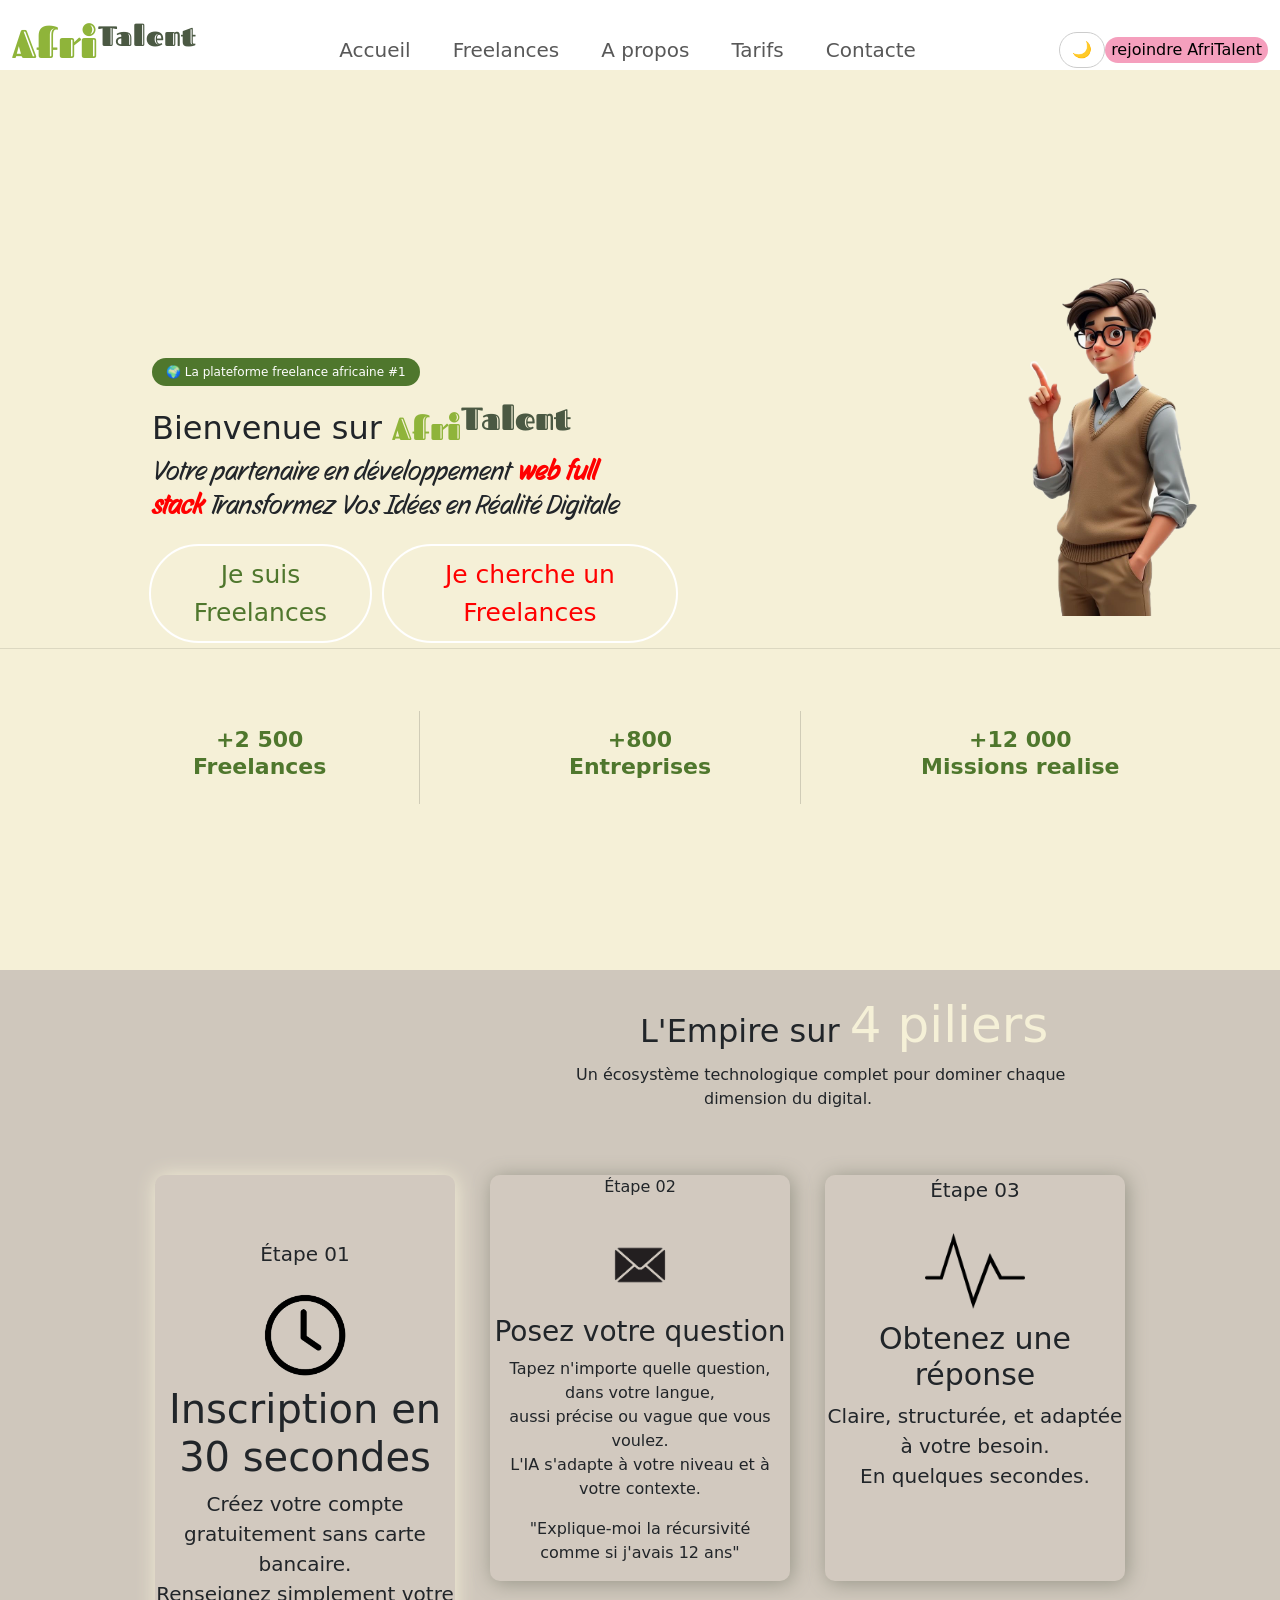
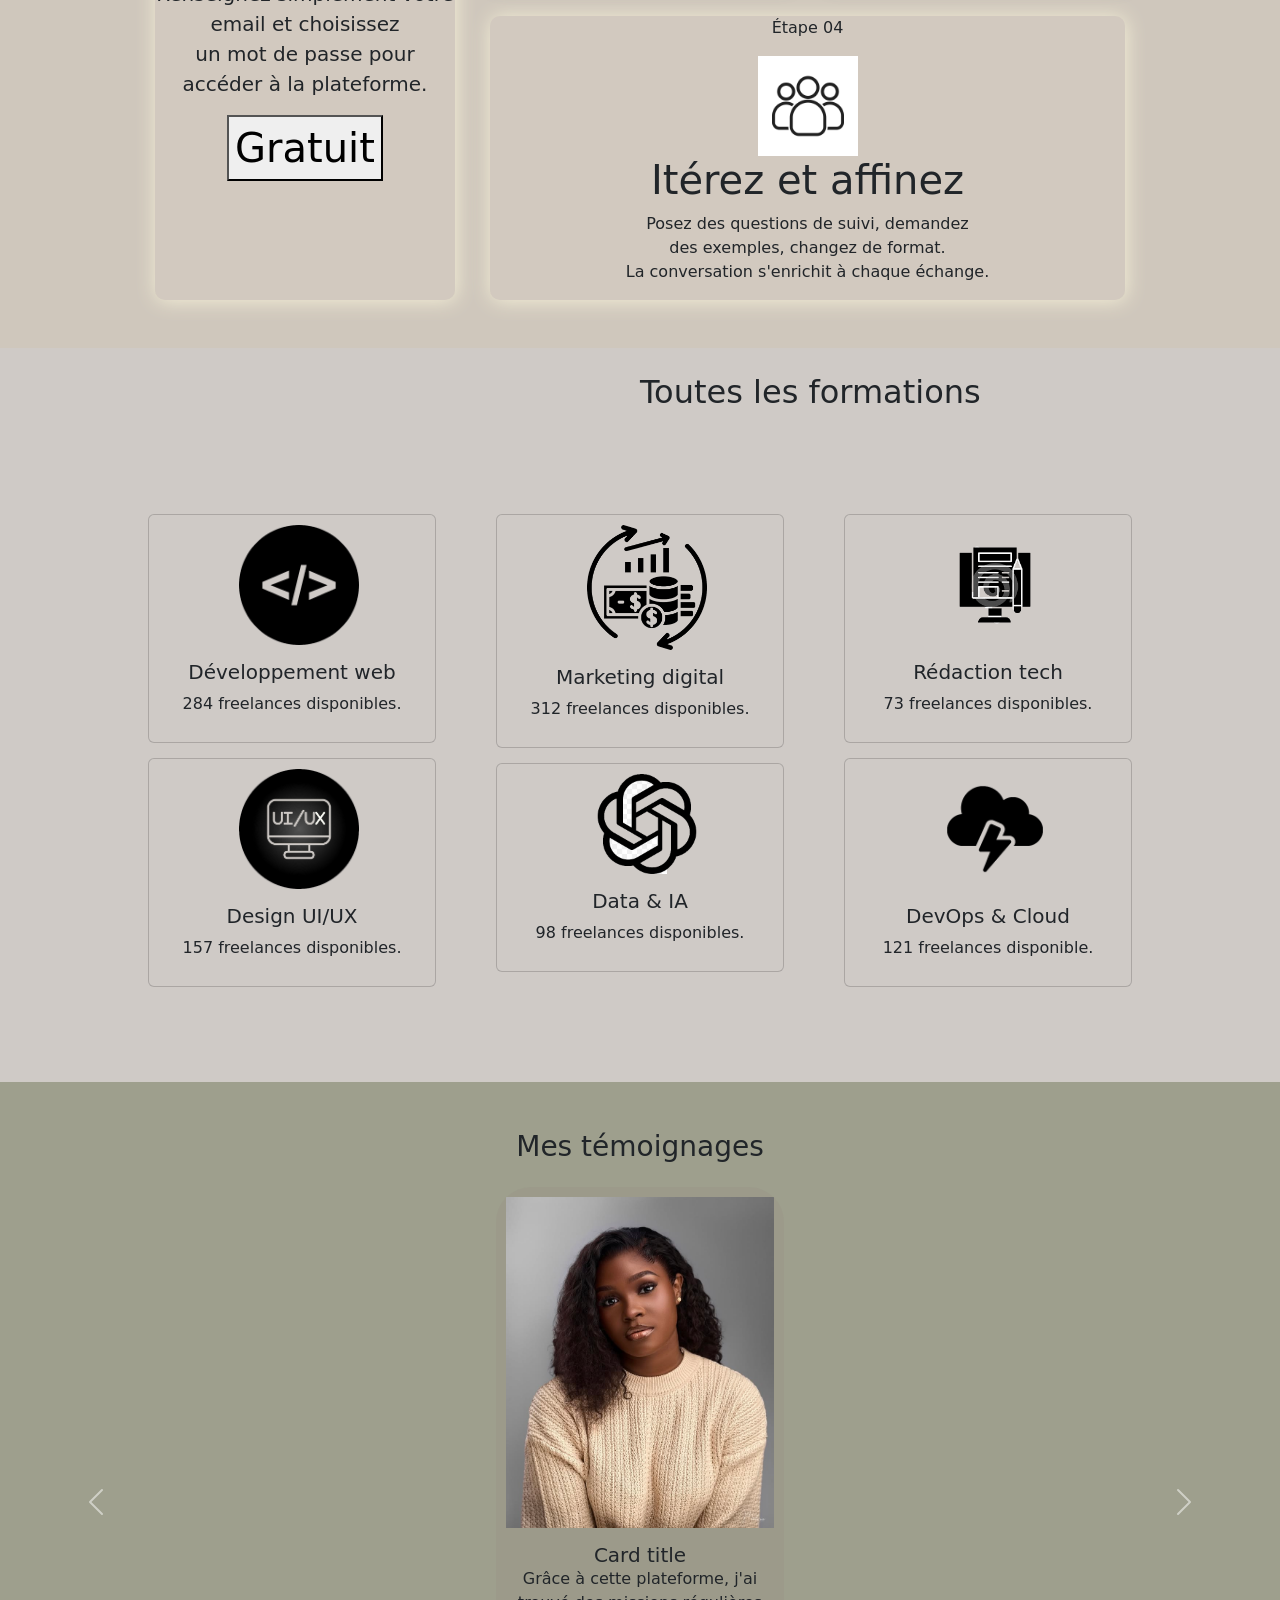
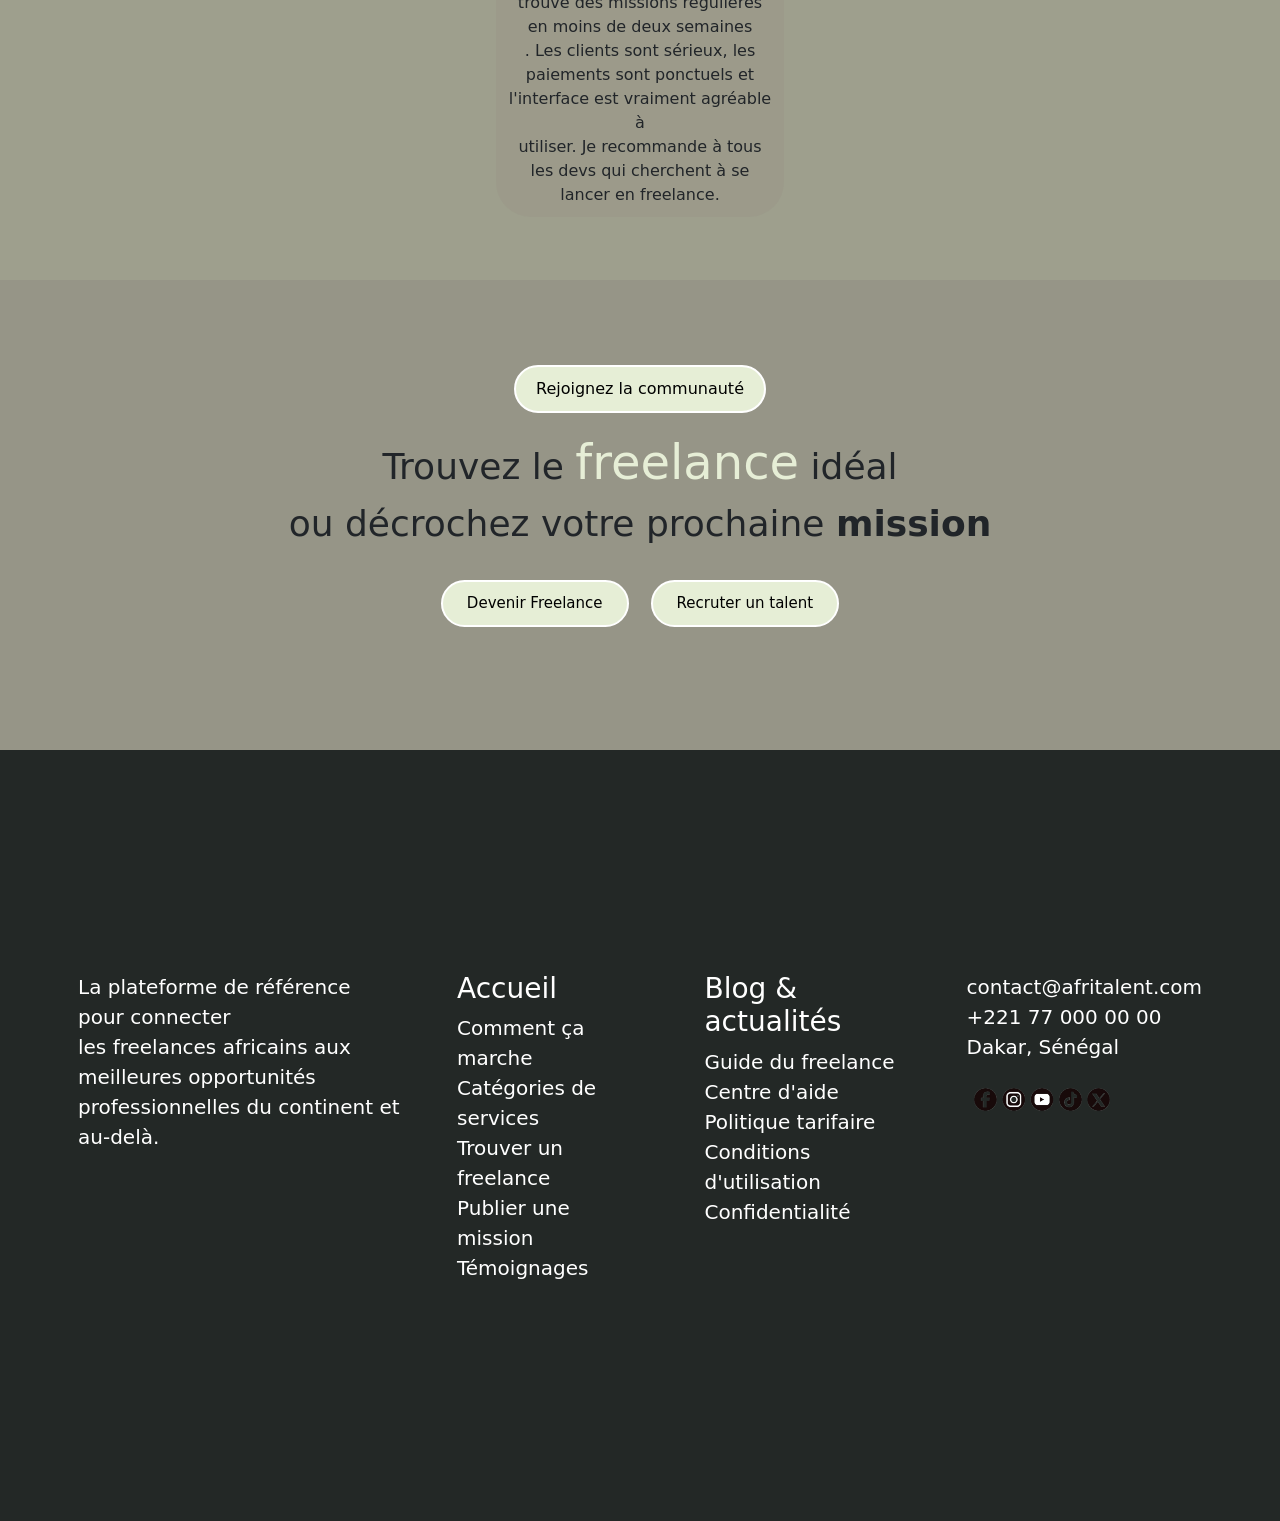
==== commit 40ff2aa4: "HTML : structure complète des 5 pages avec sections et contenu texte" ====
--- a/index.html
+++ b/index.html
@@ -24,7 +24,7 @@
     <!-- Le contenu de la page sera ajoute ici -->
     <!-- Bootstrap 5 via CDN : script JavaScript -->
     <header>
-        <nav class="navbar  navbar-expand-lg bg-light">
+        <nav class="navbar navbar-expand-lg" id="mainNav">
             <div class="container-fluid ">
                 <div class="logo">
                     <nav class="af">
@@ -79,6 +79,11 @@
                         </li> -->
                     </ul>
                 </div>
+                <div class="baf" style="display:flex; align-items:center; gap:10px;">
+                    <!-- BOUTON DARK MODE -->
+                    <button id="darkToggle" title="Dark / Light mode">🌙</button>
+                   
+                </div>
                 <div class="baf">
                     <button class="button">
                         rejoindre AfriTalent
@@ -88,6 +93,7 @@
         </nav>
 
     </header>
+    <button id="backToTop" title="Retour en haut">↑</button>
     <section id="hero">
         <div class="heroo">
             <main>
@@ -149,7 +155,7 @@
         </div>
 
     </section>
-    <section id="c_ça_marche" style="overflow: hidden;" >
+    <section id="c_ça_marche" style="overflow: hidden;">
 
         <div class="pili">
             <h2>L'Empire sur <span class="pilli">4 piliers</span></h2>
--- a/css/style.css
+++ b/css/style.css
@@ -1,10 +1,12 @@
 * {
-  box-sizing: border-box; /* évite les débordements */
+    box-sizing: border-box;
+    /* évite les débordements */
 }
 
 body {
-  overflow-x: hidden; /* empêche le scroll horizontal */
-  width: 100%;
+    overflow-x: hidden;
+    /* empêche le scroll horizontal */
+    width: 100%;
 }
 
 :root {
@@ -17,19 +19,12 @@
     --couleur8: #969587;
 }
 
-.navbar {
-    background-color: transparent;
-    position: fixed;
-    top: 0;
-    left: 0;
-    width: 100%;
-    margin: auto;
-
-}
+
 
 #navbarNav {
     justify-content: center;
 }
+
 
 .logo {
     display: flex;
@@ -90,6 +85,167 @@
     background-color: #ddddda;
 }
 
+
+
+
+
+/* ---- NAVBAR AU SCROLL ---- */
+#mainNav {
+    position: fixed;
+    top: 0;
+    left: 0;
+    width: 100%;
+    z-index: 1000;
+    background-color: transparent !important;
+    /* force sur Bootstrap */
+    transition: background-color 0.4s ease,
+        box-shadow 0.4s ease,
+        padding 0.4s ease;
+    padding: 1.2rem 0;
+}
+
+#mainNav.scrolled {
+    background: #ffffff !important;
+    box-shadow: 0 4px 20px rgba(0, 0, 0, 0.12) !important;
+    padding: 0.4rem 0 !important;
+    /* shrink */
+}
+
+/* DARK MODE */
+body.dark-mode {
+    background-color: #1a1a1a;
+    color: #f0f0f0;
+}
+
+body.dark-mode #mainNav {
+    background: #2a2a2a !important;
+}
+
+body.dark-mode #mainNav.scrolled {
+    background: #1a1a1a !important;
+    box-shadow: 0 2px 20px rgba(0, 0, 0, 0.5);
+}
+
+body.dark-mode .nav-link {
+    color: #f0f0f0 !important;
+}
+
+body.dark-mode .card-w,
+body.dark-mode .card-n,
+body.dark-mode .card-f,
+body.dark-mode .card-h {
+    background: #3d420b !important;
+    color: #f0f0f0;
+    border-color: #444;
+}
+body.dark-mode .card-f{
+    background: rgba(0, 0, 0, 0.614) !important;
+}
+body.dark-mode #faq  {
+  background-color: #28240e !important;
+}
+body.dark-mode #Contacte  {
+  background: linear-gradient(200deg, #514e40, #48300ebd); !important;
+}
+
+body.dark-mode .accordion-item {
+    background: #3d420b ;
+    color: #f0f0f0;
+    border-color: #444;
+}
+
+body.dark-mode .accordion-button {
+    background: #333;
+    color: #f0f0f0;
+}
+body.dark-mode #hero  {
+  background-color: #28240e !important;
+}
+body.dark-mode #tarifs  {
+  background-color: #303404 !important;
+}
+body.dark-mode #Notre-Histoire  {
+  background-color: #28240e !important;
+}
+body.dark-mode #c_ça_marche {
+  background-color: #3d352a !important;
+}
+body.dark-mode #lequipe {
+  background-color: #3d352a !important;
+}
+body.dark-mode #cat_de_service{
+  background-color: #64543e !important;
+}
+body.dark-mode .card-cat{
+  background-color: #64543e !important;
+}
+body.dark-mode #Nos_valeurs{
+  background-color: #525351 !important;
+}
+
+/* BOUTON DARK MODE */
+#darkToggle {
+    background: none;
+    border: 1px solid #ccc;
+    border-radius: 50px;
+    padding: 5px 12px;
+    font-size: 16px;
+    cursor: pointer;
+    transition: all 0.3s;
+}
+
+#darkToggle:hover {
+    background: #f0f0f0;
+}
+
+body.dark-mode #darkToggle {
+    border-color: #555;
+    background: #333;
+}
+
+/*  retour en haut*/
+#backToTop {
+    position: fixed;
+    bottom: 30px;
+    right: 30px;
+    width: 44px;
+    height: 44px;
+    border-radius: 50%;
+    background: #4F772D;
+    color: white;
+    font-size: 20px;
+    border: none;
+    cursor: pointer;
+    box-shadow: 0 4px 12px rgba(0, 0, 0, 0.2);
+    display: none;
+    /* caché par défaut */
+    align-items: center;
+    justify-content: center;
+    transition: background 0.2s, transform 0.2s;
+    z-index: 999;
+}
+
+#backToTop:hover {
+    background: #3a5920;
+    transform: translateY(-3px);
+}
+
+/* Classe ajoutée par JS pour l'afficher */
+#backToTop.visible {
+    display: flex;
+}
+
+/* Espace pour que le contenu ne soit pas caché par la navbar fixe */
+body {
+    padding-top: 70px;
+}
+
+
+
+
+
+
+
 .colli {
     text-decoration: none;
     color: #585858;
@@ -205,21 +361,24 @@
     }
 
     /* STATS */
-   .cole .container {
-    padding: 1rem;
-  }
-  .cole .row {
-    flex-direction: column;
-    gap: 0.5rem;
-  }
-  .cole .col {
-    padding: 0.75rem 0;
-    border-bottom: 0.5px solid rgba(0,0,0,0.1);
-  }
-  .cole h4 {
-    font-size: 16px;
-    margin: 0;
-  }
+    .cole .container {
+        padding: 1rem;
+    }
+
+    .cole .row {
+        flex-direction: column;
+        gap: 0.5rem;
+    }
+
+    .cole .col {
+        padding: 0.75rem 0;
+        border-bottom: 0.5px solid rgba(0, 0, 0, 0.1);
+    }
+
+    .cole h4 {
+        font-size: 16px;
+        margin: 0;
+    }
 
 
     .comment {
@@ -295,19 +454,23 @@
 
     /* CTA */
     .tcta {
-    font-size: 22px !important;
-  }
-  .textaa span {
-    font-size: 28px !important;
-  }
-  .butbc {
-    flex-direction: column;
-    align-items: center;
-  }
-  .butctaa {
-    width: 80%;
-    text-align: center;
-  }
+        font-size: 22px !important;
+    }
+
+    .textaa span {
+        font-size: 28px !important;
+    }
+
+    .butbc {
+        flex-direction: column;
+        align-items: center;
+    }
+
+    .butctaa {
+        width: 80%;
+        text-align: center;
+    }
+
     /* FOOTER */
     footer .row {
         flex-direction: column;
@@ -398,11 +561,13 @@
 
     /* CTA */
     .tcta {
-    font-size: 28px;
-  }
-  .textaa span {
-    font-size: 36px;
-  }
+        font-size: 28px;
+    }
+
+    .textaa span {
+        font-size: 36px;
+    }
+
     /* FOOTER */
     footer .row {
         display: grid;
@@ -629,7 +794,7 @@
     grid-template-row: 300px 300px 300px;
     gap: 35px;
     padding: 3rem 5rem;
-     width: 100%;
+    width: 100%;
 }
 
 .ca {
@@ -756,107 +921,137 @@
 
 /* CTA_appele -_________________________-----------------______________________----------------------____________----------------------------------------------------------_____*/
 #CTA_appele {
-  padding-bottom: 50px;
-  background-color: var(--couleur8);
-  overflow: hidden; /* empêche le débordement */
-  width: 100%;
+    padding-bottom: 50px;
+    background-color: var(--couleur8);
+    overflow: hidden;
+    /* empêche le débordement */
+    width: 100%;
 }
 
 .cta {
-  display: flex;
-  flex-direction: column;
-  align-items: center;  /* centre tout */
-  text-align: center;
-  width: 100%;
-  padding: 3rem 1.5rem;
+    display: flex;
+    flex-direction: column;
+    align-items: center;
+    /* centre tout */
+    text-align: center;
+    width: 100%;
+    padding: 3rem 1.5rem;
 }
 
 /* TAG "Rejoignez la communauté" */
 .buta {
-  padding: 2rem 0 1rem; /* remplace padding-left: 34rem */
-  display: flex;
-  justify-content: center;
+    padding: 2rem 0 1rem;
+    /* remplace padding-left: 34rem */
+    display: flex;
+    justify-content: center;
 }
 
 .butcta {
-  border-radius: 50px;
-  background: #E6EED6;
-  border: 2px solid white;
-  padding: 10px 20px;
-  font-size: 16px; /* remplace 30px puis 20px en double */
-  cursor: pointer;
-  margin: 5px;
-  transition: 0.8s;
+    border-radius: 50px;
+    background: #E6EED6;
+    border: 2px solid white;
+    padding: 10px 20px;
+    font-size: 16px;
+    /* remplace 30px puis 20px en double */
+    cursor: pointer;
+    margin: 5px;
+    transition: 0.8s;
 }
 
 /* TITRE 1 */
 .textaa {
-  padding: 0; /* remplace padding-left: 23rem */
-  text-align: center;
-  width: 100%;
-}
+    padding: 0;
+    /* remplace padding-left: 23rem */
+    text-align: center;
+    width: 100%;
+}
+
 .textaa span {
-  color: #E6EED6;
-  font-size: 48px; /* remplace 80px trop grand sur mobile */
+    color: #E6EED6;
+    font-size: 48px;
+    /* remplace 80px trop grand sur mobile */
 }
 
 /* TITRE 2 */
 .texta {
-  padding: 0; /* remplace padding-left: 15rem */
-  text-align: center;
-  width: 100%;
+    padding: 0;
+    /* remplace padding-left: 15rem */
+    text-align: center;
+    width: 100%;
 }
 
 /* TAILLE DU TITRE */
 .tcta {
-  font-size: 36px; /* remplace 60px trop grand */
-  padding-bottom: 10px;
-  margin: 0;
+    font-size: 36px;
+    /* remplace 60px trop grand */
+    padding-bottom: 10px;
+    margin: 0;
 }
 
 /* BOUTONS DU BAS */
 .butbc {
-  display: flex;
-  justify-content: center;
-  flex-wrap: wrap;
-  gap: 12px;
-  margin: 20px;
-  padding: 0; /* remplace padding-right: 100px */
+    display: flex;
+    justify-content: center;
+    flex-wrap: wrap;
+    gap: 12px;
+    margin: 20px;
+    padding: 0;
+    /* remplace padding-right: 100px */
 }
 
 .butb {
-  padding: 0; /* remplace padding-right: 50px */
+    padding: 0;
+    /* remplace padding-right: 50px */
 }
 
 .butctaa {
-  cursor: pointer;
-  transition: 1.1s;
-  padding: 10px 24px;
-  border-radius: 50px;
-  font-size: 15px;
-}
+    cursor: pointer;
+    transition: 1.1s;
+    padding: 10px 24px;
+    border-radius: 50px;
+    font-size: 15px;
+}
+
 .butctaa:hover {
-  box-shadow: 2px 2px 20px white;
-  transform: scale(1.1); /* remplace 1.2 trop agressif */
+    box-shadow: 2px 2px 20px white;
+    transform: scale(1.1);
+    /* remplace 1.2 trop agressif */
 }
 
 /* ANIMATION BOUNCE */
 @keyframes bounce {
-  0%   { transform: translateY(0); }
-  25%  { transform: translateY(10px); }
-  50%  { transform: translateY(-10px); }
-  75%  { transform: translateY(10px); }
-  100% { transform: translateY(0); }
-}
+    0% {
+        transform: translateY(0);
+    }
+
+    25% {
+        transform: translateY(10px);
+    }
+
+    50% {
+        transform: translateY(-10px);
+    }
+
+    75% {
+        transform: translateY(10px);
+    }
+
+    100% {
+        transform: translateY(0);
+    }
+}
+
 .butm {
-  transition: 1s;
-  cursor: pointer;
-  animation: bounce 1.1s infinite;
-}
+    transition: 1s;
+    cursor: pointer;
+    animation: bounce 1.1s infinite;
+}
+
 .butmm:hover {
-  transform: scale(1.1);
-  box-shadow: 2px 2px 20px white;
-}
+    transform: scale(1.1);
+    box-shadow: 2px 2px 20px white;
+}
+
 /* footer----_____________________________________________________________________________________________________________________________________________________________________________ */
 #footer {
     background-color: #232826;
@@ -990,11 +1185,13 @@
     width: 1px;
     background: red;
 }
+
 .imghis {
-  width: 100%;
-  max-width: 500px;
-  border-radius: 12px;
-}
+    width: 100%;
+    max-width: 500px;
+    border-radius: 12px;
+}
+
 /* "Léquipe ______________________________________________________________________________________________________________________ */
 #lequipe {
     background-color: var(--couleur5);
@@ -1161,173 +1358,194 @@
     background-color: wheat;
     transform: scale(1.1);
 }
+
 @media (max-width: 576px) {
 
-  /* NAVBAR */
-  .baf {
-    display: none;
-  }
-
-  /* ---- NOTRE HISTOIRE ---- */
-  #Notre-Histoire {
-    height: auto;        /* supprime height fixe */
-    padding-top: 5rem;
-    padding-bottom: 3rem;
-  }
-
-  .Histoir {
-    flex-direction: column; /* empile texte et image */
-    align-items: center;
-    padding: 0 1rem;
-  }
-
-  .textehis {
-    padding-top: 2rem;  /* réduit le padding-top: 8rem */
-    text-align: center;
-    width: 100%;
-  }
-
-  .textehis h2 {
-    font-size: 24px;
-  }
-
-  .textehis h3 {
-    font-size: 16px;
-  }
-
-  .textehiss {
-    font-size: 13px;
-    line-height: 1.7;
-  }
-
-  /* Supprime les <br> forcés sur mobile */
-  .textehiss br {
-    display: none;
-  }
-
-  .tvide {
-    justify-content: center;
-    gap: 1rem;
-    flex-wrap: wrap;
-  }
-
-  .svide {
-    font-size: 18px;
-  }
-
-  .imghis {
-    width: 100% !important; /* écrase width="500px" inline */
-    margin-top: 2rem;
-    border-radius: 12px;
-  }
-
-  /* ---- L'ÉQUIPE ---- */
-  #lequipe {
-    height: auto;        /* supprime height fixe */
-    padding: 2rem 1rem;
-  }
-
-  .personne {
-    padding-top: 2rem;
-  }
-
-  /* cartes en colonne sur mobile */
-  #lequipe .row {
-    flex-direction: column;
-    align-items: center;
-    gap: 0;
-  }
-
-  .card-h {
-    width: 85% !important; /* écrase width: 18rem inline */
-    margin: 10px auto;
-  }
-
-  .card-img-topp {
-    height: 220px; /* réduit la hauteur image */
-  }
-
-  /* ---- NOS VALEURS ---- */
-  #Nos_valeurs {
-    height: auto;        /* supprime height fixe */
-    padding-bottom: 3rem;
-  }
-
-  .texval h2 {
-    font-size: 24px;   /* réduit 40px */
-  }
-
-  .texval span {
-    font-size: 18px;   /* réduit 50px */
-    display: block;
-    padding: 0 1rem;
-  }
-
-  .val {
-    flex-direction: column; /* empile les cartes valeurs */
-    align-items: center;
-    padding-top: 2rem;
-    gap: 1rem;
-    padding: 1.5rem 1rem;
-  }
-
-  .cardd {
-    width: 85%;
-    padding: 1rem;
-  }
-
-  .cardd img {
-    width: 80px !important; /* réduit width="200px" inline */
-  }
-
-  /* désactive le hover scale agressif sur mobile */
-  .cardd:hover {
-    transform: scale(1.02);
-  }
-
-  /* ---- CHIFFRES CLÉS ---- */
-  #Chiffres_clés {
-    height: auto;        /* supprime height fixe */
-    padding-bottom: 3rem;
-  }
-
-  .cont {
-    padding-top: 2rem;
-    padding-left: 1rem;
-    padding-right: 1rem;
-  }
-
-  .chif {
-    font-size: 28px;   /* réduit 50px */
-  }
-
-  #Chiffres_clés h2 {
-    font-size: 22px;
-    text-align: center;
-  }
-
-  /* rows en colonne */
-  #Chiffres_clés .row {
-    flex-direction: column;
-    gap: 12px;
-    margin-bottom: 12px;
-  }
-
-  .col1, .col2, .col3, .col4, .col5 {
-    border-radius: 12px;
-    padding: 1.5rem;
-    text-align: center;
-    font-size: 28px;
-    font-weight: 600;
-    margin-bottom: 8px;
-  }
-
-  /* désactive scale sur mobile */
-  .col1:hover, .col2:hover,
-  .col3:hover, .col4:hover,
-  .col5:hover {
-    transform: scale(1.02);
-  }
+    /* NAVBAR */
+    .baf {
+        display: none;
+    }
+
+    /* ---- NOTRE HISTOIRE ---- */
+    #Notre-Histoire {
+        height: auto;
+        /* supprime height fixe */
+        padding-top: 5rem;
+        padding-bottom: 3rem;
+    }
+
+    .Histoir {
+        flex-direction: column;
+        /* empile texte et image */
+        align-items: center;
+        padding: 0 1rem;
+    }
+
+    .textehis {
+        padding-top: 2rem;
+        /* réduit le padding-top: 8rem */
+        text-align: center;
+        width: 100%;
+    }
+
+    .textehis h2 {
+        font-size: 24px;
+    }
+
+    .textehis h3 {
+        font-size: 16px;
+    }
+
+    .textehiss {
+        font-size: 13px;
+        line-height: 1.7;
+    }
+
+    /* Supprime les <br> forcés sur mobile */
+    .textehiss br {
+        display: none;
+    }
+
+    .tvide {
+        justify-content: center;
+        gap: 1rem;
+        flex-wrap: wrap;
+    }
+
+    .svide {
+        font-size: 18px;
+    }
+
+    .imghis {
+        width: 100% !important;
+        /* écrase width="500px" inline */
+        margin-top: 2rem;
+        border-radius: 12px;
+    }
+
+    /* ---- L'ÉQUIPE ---- */
+    #lequipe {
+        height: auto;
+        /* supprime height fixe */
+        padding: 2rem 1rem;
+    }
+
+    .personne {
+        padding-top: 2rem;
+    }
+
+    /* cartes en colonne sur mobile */
+    #lequipe .row {
+        flex-direction: column;
+        align-items: center;
+        gap: 0;
+    }
+
+    .card-h {
+        width: 85% !important;
+        /* écrase width: 18rem inline */
+        margin: 10px auto;
+    }
+
+    .card-img-topp {
+        height: 220px;
+        /* réduit la hauteur image */
+    }
+
+    /* ---- NOS VALEURS ---- */
+    #Nos_valeurs {
+        height: auto;
+        /* supprime height fixe */
+        padding-bottom: 3rem;
+    }
+
+    .texval h2 {
+        font-size: 24px;
+        /* réduit 40px */
+    }
+
+    .texval span {
+        font-size: 18px;
+        /* réduit 50px */
+        display: block;
+        padding: 0 1rem;
+    }
+
+    .val {
+        flex-direction: column;
+        /* empile les cartes valeurs */
+        align-items: center;
+        padding-top: 2rem;
+        gap: 1rem;
+        padding: 1.5rem 1rem;
+    }
+
+    .cardd {
+        width: 85%;
+        padding: 1rem;
+    }
+
+    .cardd img {
+        width: 80px !important;
+        /* réduit width="200px" inline */
+    }
+
+    /* désactive le hover scale agressif sur mobile */
+    .cardd:hover {
+        transform: scale(1.02);
+    }
+
+    /* ---- CHIFFRES CLÉS ---- */
+    #Chiffres_clés {
+        height: auto;
+        /* supprime height fixe */
+        padding-bottom: 3rem;
+    }
+
+    .cont {
+        padding-top: 2rem;
+        padding-left: 1rem;
+        padding-right: 1rem;
+    }
+
+    .chif {
+        font-size: 28px;
+        /* réduit 50px */
+    }
+
+    #Chiffres_clés h2 {
+        font-size: 22px;
+        text-align: center;
+    }
+
+    /* rows en colonne */
+    #Chiffres_clés .row {
+        flex-direction: column;
+        gap: 12px;
+        margin-bottom: 12px;
+    }
+
+    .col1,
+    .col2,
+    .col3,
+    .col4,
+    .col5 {
+        border-radius: 12px;
+        padding: 1.5rem;
+        text-align: center;
+        font-size: 28px;
+        font-weight: 600;
+        margin-bottom: 8px;
+    }
+
+    /* désactive scale sur mobile */
+    .col1:hover,
+    .col2:hover,
+    .col3:hover,
+    .col4:hover,
+    .col5:hover {
+        transform: scale(1.02);
+    }
 }
 
 /* ===============================
@@ -1335,98 +1553,103 @@
    =============================== */
 @media (min-width: 577px) and (max-width: 991px) {
 
-  /* ---- NOTRE HISTOIRE ---- */
-  #Notre-Histoire {
-    height: auto;
-    padding-top: 6rem;
-    padding-bottom: 3rem;
-  }
-
-  .Histoir {
-    flex-direction: column;
-    align-items: center;
-    gap: 2rem;
-    padding: 0 2rem;
-  }
-
-  .textehis {
-    padding-top: 2rem;
-    text-align: center;
-    width: 100%;
-  }
-
-  .imghis {
-    width: 80% !important;
-    border-radius: 12px;
-  }
-
-  .tvide {
-    justify-content: center;
-  }
-
-  /* ---- L'ÉQUIPE ---- */
-  #lequipe {
-    height: auto;
-    padding: 3rem 1.5rem;
-  }
-
-  /* 2 cartes par ligne sur tablette */
-  #lequipe .row {
-    display: grid !important;
-    grid-template-columns: 1fr 1fr;
-    gap: 1rem;
-    justify-items: center;
-  }
-
-  .card-h {
-    width: 100% !important;
-    margin: 0;
-  }
-
-  /* ---- NOS VALEURS ---- */
-  #Nos_valeurs {
-    height: auto;
-    padding-bottom: 3rem;
-  }
-
-  .val {
-    display: grid;
-    grid-template-columns: 1fr 1fr; /* 2 colonnes sur tablette */
-    gap: 1.5rem;
-    padding: 2rem;
-    justify-items: center;
-  }
-
-  .cardd {
-    width: 100%;
-    padding: 1.5rem;
-  }
-
-  .cardd img {
-    width: 100px !important;
-  }
-
-  .texval span {
-    font-size: 28px;
-  }
-
-  /* ---- CHIFFRES CLÉS ---- */
-  #Chiffres_clés {
-    height: auto;
-    padding-bottom: 3rem;
-  }
-
-  #Chiffres_clés .row {
-    gap: 12px;
-    margin-bottom: 12px;
-  }
-
-  .col1, .col2, .col3, .col4, .col5 {
-    padding: 1.5rem;
-    text-align: center;
-    font-size: 24px;
-    font-weight: 600;
-  }
+    /* ---- NOTRE HISTOIRE ---- */
+    #Notre-Histoire {
+        height: auto;
+        padding-top: 6rem;
+        padding-bottom: 3rem;
+    }
+
+    .Histoir {
+        flex-direction: column;
+        align-items: center;
+        gap: 2rem;
+        padding: 0 2rem;
+    }
+
+    .textehis {
+        padding-top: 2rem;
+        text-align: center;
+        width: 100%;
+    }
+
+    .imghis {
+        width: 80% !important;
+        border-radius: 12px;
+    }
+
+    .tvide {
+        justify-content: center;
+    }
+
+    /* ---- L'ÉQUIPE ---- */
+    #lequipe {
+        height: auto;
+        padding: 3rem 1.5rem;
+    }
+
+    /* 2 cartes par ligne sur tablette */
+    #lequipe .row {
+        display: grid !important;
+        grid-template-columns: 1fr 1fr;
+        gap: 1rem;
+        justify-items: center;
+    }
+
+    .card-h {
+        width: 100% !important;
+        margin: 0;
+    }
+
+    /* ---- NOS VALEURS ---- */
+    #Nos_valeurs {
+        height: auto;
+        padding-bottom: 3rem;
+    }
+
+    .val {
+        display: grid;
+        grid-template-columns: 1fr 1fr;
+        /* 2 colonnes sur tablette */
+        gap: 1.5rem;
+        padding: 2rem;
+        justify-items: center;
+    }
+
+    .cardd {
+        width: 100%;
+        padding: 1.5rem;
+    }
+
+    .cardd img {
+        width: 100px !important;
+    }
+
+    .texval span {
+        font-size: 28px;
+    }
+
+    /* ---- CHIFFRES CLÉS ---- */
+    #Chiffres_clés {
+        height: auto;
+        padding-bottom: 3rem;
+    }
+
+    #Chiffres_clés .row {
+        gap: 12px;
+        margin-bottom: 12px;
+    }
+
+    .col1,
+    .col2,
+    .col3,
+    .col4,
+    .col5 {
+        padding: 1.5rem;
+        text-align: center;
+        font-size: 24px;
+        font-weight: 600;
+    }
 }
 
 /* ===============================
@@ -1434,37 +1657,40 @@
    =============================== */
 @media (min-width: 992px) {
 
-  #Notre-Histoire {
-    height: 100vh;
-  }
-
-  .Histoir {
-    align-items: center;
-  }
-
-  #lequipe {
-    height: 100vh;
-  }
-
-  #Nos_valeurs {
-    height: 110vh;
-  }
-
-  .val {
-    padding-top: 4rem;
-  }
-
-  #Chiffres_clés {
-    height: 50vh;
-  }
-
-  .col1, .col2, .col3,
-  .col4, .col5 {
-    text-align: center;
-    font-size: 32px;
-    font-weight: 600;
-    padding: 1.5rem;
-  }
+    #Notre-Histoire {
+        height: 100vh;
+    }
+
+    .Histoir {
+        align-items: center;
+    }
+
+    #lequipe {
+        height: 100vh;
+    }
+
+    #Nos_valeurs {
+        height: 110vh;
+    }
+
+    .val {
+        padding-top: 4rem;
+    }
+
+    #Chiffres_clés {
+        height: 50vh;
+    }
+
+    .col1,
+    .col2,
+    .col3,
+    .col4,
+    .col5 {
+        text-align: center;
+        font-size: 32px;
+        font-weight: 600;
+        padding: 1.5rem;
+    }
 }
 
 /* tarif-_____________________________________________________________________________________________________________________________________________ */
@@ -1579,185 +1805,207 @@
 
 
 /* Empêche tout débordement horizontal ______________________________________________________________________________________ */
-* { box-sizing: border-box; }
-body { overflow-x: hidden; }
+* {
+    box-sizing: border-box;
+}
+
+body {
+    overflow-x: hidden;
+}
 
 /* MOBILE___________________________________________________________________________________________________________________________*/
 @media (max-width: 576px) {
 
-  /* NAVBAR */
-  .baf { display: none; }
-
-  /* ---- TARIFS ---- */
-  #tarifs {
-    padding: 2rem 0;
-  }
-
-  .tarif {
-    flex-direction: column;  /* empile les 3 cartes */
-    align-items: center;
-    padding: 2rem 1rem;      /* remplace padding: 9rem */
-    gap: 1.5rem;
-  }
-
-  /* Carte normale */
-  .card-y {
-    height: auto !important; /* supprime height: 500px fixe */
-    width: 90% !important;   /* remplace width: 18rem */
-  }
-
-  .card-w {
-    width: 90% !important;
-    transform: none !important; /* désactive hover sur mobile */
-  }
-
-  /* Carte Populaire */
-  .card-n {
-    width: 90% !important;   /* remplace width: 20rem */
-    height: auto !important; /* supprime height: 35rem */
-    transform: scale(1) !important; /* annule scale(1.1) */
-    padding-top: 2.5rem;
-    margin: 0 auto;
-  }
-
-  .card-n:hover {
-    transform: scale(1.02) !important; /* moins agressif */
-  }
-
-  /* Prix aligné */
-  .chif-tarif {
-    padding-left: 0;
-    justify-content: center;
-  }
-
-  /* Boutons */
-  .card-y .btn {
-    width: 90%;
-    margin: 0.5rem auto;
-    display: block;
-    font-size: 13px;
-  }
-
-  /* FAQ  */
-  #faq {
-    height: auto;            /* supprime height: 90vh fixe */
-    padding-bottom: 3rem;
-  }
-
-  .tar {
-    width: 100% !important;  /* remplace width: 80rem */
-    padding-top: 2rem;
-    padding-left: 0 !important; /* remplace padding-left: 10rem */
-    padding-right: 0;
-    border-radius: 0;
-  }
-
-  .accordion-button {
-    font-size: 13px;
-    padding: 1rem;
-  }
-
-  .accordion-body {
-    font-size: 13px;
-    line-height: 1.7;
-  }
-
-  /* Supprime les <br> forcés */
-  .accordion-body br {
-    display: none;
-  }
+    /* NAVBAR */
+    .baf {
+        display: none;
+    }
+
+    /* ---- TARIFS ---- */
+    #tarifs {
+        padding: 2rem 0;
+    }
+
+    .tarif {
+        flex-direction: column;
+        /* empile les 3 cartes */
+        align-items: center;
+        padding: 2rem 1rem;
+        /* remplace padding: 9rem */
+        gap: 1.5rem;
+    }
+
+    /* Carte normale */
+    .card-y {
+        height: auto !important;
+        /* supprime height: 500px fixe */
+        width: 90% !important;
+        /* remplace width: 18rem */
+    }
+
+    .card-w {
+        width: 90% !important;
+        transform: none !important;
+        /* désactive hover sur mobile */
+    }
+
+    /* Carte Populaire */
+    .card-n {
+        width: 90% !important;
+        /* remplace width: 20rem */
+        height: auto !important;
+        /* supprime height: 35rem */
+        transform: scale(1) !important;
+        /* annule scale(1.1) */
+        padding-top: 2.5rem;
+        margin: 0 auto;
+    }
+
+    .card-n:hover {
+        transform: scale(1.02) !important;
+        /* moins agressif */
+    }
+
+    /* Prix aligné */
+    .chif-tarif {
+        padding-left: 0;
+        justify-content: center;
+    }
+
+    /* Boutons */
+    .card-y .btn {
+        width: 90%;
+        margin: 0.5rem auto;
+        display: block;
+        font-size: 13px;
+    }
+
+    /* FAQ  */
+    #faq {
+        height: auto;
+        /* supprime height: 90vh fixe */
+        padding-bottom: 3rem;
+    }
+
+    .tar {
+        width: 100% !important;
+        /* remplace width: 80rem */
+        padding-top: 2rem;
+        padding-left: 0 !important;
+        /* remplace padding-left: 10rem */
+        padding-right: 0;
+        border-radius: 0;
+    }
+
+    .accordion-button {
+        font-size: 13px;
+        padding: 1rem;
+    }
+
+    .accordion-body {
+        font-size: 13px;
+        line-height: 1.7;
+    }
+
+    /* Supprime les <br> forcés */
+    .accordion-body br {
+        display: none;
+    }
 }
 
 /* TABLETTE  */
 @media (min-width: 577px) and (max-width: 991px) {
 
-  /* ---- TARIFS ---- */
-  .tarif {
-    flex-direction: column;
-    align-items: center;
-    padding: 3rem 2rem;      /* remplace padding: 9rem */
-    gap: 2rem;
-  }
-
-  .card-y {
-    height: auto !important;
-    width: 70% !important;
-  }
-
-  .card-w {
-    width: 70% !important;
-  }
-
-  .card-n {
-    width: 75% !important;
-    height: auto !important;
-    transform: scale(1) !important;
-    margin: 0 auto;
-  }
-
-  .chif-tarif {
-    padding-left: 0;
-    justify-content: center;
-  }
-
-  .card-y .btn {
-    width: 80%;
-    margin: 0.5rem auto;
-    display: block;
-  }
-
-  /* ---- FAQ ---- */
-  #faq {
-    height: auto;
-    padding-bottom: 3rem;
-  }
-
-  .tar {
-    width: 90% !important;
-    padding-left: 2rem !important;
-    padding-right: 2rem;
-    margin: 0 auto;
-  }
-
-  .accordion-body br {
-    display: none;
-  }
+    /* ---- TARIFS ---- */
+    .tarif {
+        flex-direction: column;
+        align-items: center;
+        padding: 3rem 2rem;
+        /* remplace padding: 9rem */
+        gap: 2rem;
+    }
+
+    .card-y {
+        height: auto !important;
+        width: 70% !important;
+    }
+
+    .card-w {
+        width: 70% !important;
+    }
+
+    .card-n {
+        width: 75% !important;
+        height: auto !important;
+        transform: scale(1) !important;
+        margin: 0 auto;
+    }
+
+    .chif-tarif {
+        padding-left: 0;
+        justify-content: center;
+    }
+
+    .card-y .btn {
+        width: 80%;
+        margin: 0.5rem auto;
+        display: block;
+    }
+
+    /* ---- FAQ ---- */
+    #faq {
+        height: auto;
+        padding-bottom: 3rem;
+    }
+
+    .tar {
+        width: 90% !important;
+        padding-left: 2rem !important;
+        padding-right: 2rem;
+        margin: 0 auto;
+    }
+
+    .accordion-body br {
+        display: none;
+    }
 }
 
 /* DESKTOP  */
 @media (min-width: 992px) {
 
-  .tarif {
-    flex-direction: row;
-    align-items: center;
-    padding: 5rem 3rem;      /* réduit padding: 9rem */
-    justify-content: space-evenly;
-  }
-
-  .card-y {
-    height: 500px;
-  }
-
-  .card-w {
-    width: 18rem;
-  }
-
-  .card-n {
-    width: 20rem;
-    height: 35rem;
-    transform: scale(1.1);
-  }
-
-  #faq {
-    height: auto;
-    min-height: 90vh;
-  }
-
-  .tar {
-    width: 60rem !important; /* réduit 80rem */
-    padding-left: 5rem !important;
-    margin: 0 auto;
-  }
+    .tarif {
+        flex-direction: row;
+        align-items: center;
+        padding: 5rem 3rem;
+        /* réduit padding: 9rem */
+        justify-content: space-evenly;
+    }
+
+    .card-y {
+        height: 500px;
+    }
+
+    .card-w {
+        width: 18rem;
+    }
+
+    .card-n {
+        width: 20rem;
+        height: 35rem;
+        transform: scale(1.1);
+    }
+
+    #faq {
+        height: auto;
+        min-height: 90vh;
+    }
+
+    .tar {
+        width: 60rem !important;
+        /* réduit 80rem */
+        padding-left: 5rem !important;
+        margin: 0 auto;
+    }
 }
 
 /* contacte___________________________________________________gjgvg-_________________________________________________________________________________________________ */
@@ -1767,14 +2015,10 @@
     margin: 0;
 }
 
-.jus {
-    padding-left: 34rem;
-}
-
-.jus, .just {
-  text-align: center;
-  padding: 2rem 0 0;
-}
+.juss{
+    padding-left: 38rem;
+}
+
 
 .justi {
     padding-left: 30rem;
@@ -1896,256 +2140,286 @@
 /*  MOBILE */
 @media (max-width: 576px) {
 
-  /* NAVBAR */
-  .baf { display: none; }
-
-  /*  TITRES  */
-  .jus {
-    padding-left: 0 !important; /* remplace padding-left: 34rem */
-    text-align: center;
-    font-size: 22px;
-    padding-top: 2rem;
-  }
-  .just {
-    padding-left: 0 !important;
-    text-align: center;
-    font-size: 18px;
-  }
-
-  
-  #Contacte .d-flex.justify-content-around {
-    flex-direction: column !important; /* empile infos + formulaire */
-    align-items: center;
-    gap: 2rem;
-    padding: 0 1rem;
-  }
-
-  /*  BLOC INFOS (email, tel, adresse, horaire) */
-  .con {
-    width: 100%;
-  }
-
-  .conn {
-    width: 100% !important; /* remplace width: 290px */
-    height: auto !important; /* remplace height: 100px */
-    padding: 0.75rem;
-    margin-bottom: 0.5rem;
-  }
-
-  .conn .d-flex {
-    align-items: center;
-    gap: 10px;
-  }
-
-  .conn img {
-    width: 50px !important; /* remplace width="90px" inline */
-    flex-shrink: 0;
-  }
-
-  .pho, .phon {
-    padding-top: 0; /* remplace padding-top: 25px */
-  }
-
-  .pho p, .phon p {
-    font-size: 11px;
-    font-weight: 600;
-  }
-
-  .pho h6, .phon h6 {
-    font-size: 13px;
-    margin: 0;
-  }
-
-  /* Supprime les <br> forcés */
-  .phon h6 br { display: none; }
-
-  /* FORMULAIRE */
-  .cafe {
-    width: 100% !important; /* remplace width: 450px */
-    padding: 1rem;
-    border-radius: 10px;
-  }
-
-  .caf {
-    padding: 10px;       /* remplace padding: 20px */
-    font-size: 15px;     /* remplace font-size: 25px */
-    text-align: left;
-    display: flex;
-    flex-direction: column;
-    gap: 6px;
-  }
-
-  .caf label {
-    font-size: 13px;
-    padding-right: 0;
-  }
-
-  .caf input,
-  .caf select {
-    width: 100%;
-    padding: 8px 10px;
-    font-size: 14px;
-    border-radius: 8px;
-  }
-
-  .cafd {
-    padding-left: 10px !important; /* remplace padding-left: 90px */
-    padding-top: 10px !important;  /* remplace padding-top: 50px */
-  }
-
-  .cafd select {
-    width: 100%;
-  }
-
-  .caff {
-    padding-top: 1rem;
-    font-size: 16px;     /* remplace font-size: 30px */
-    display: flex;
-    gap: 10px;
-    justify-content: center;
-  }
-
-  .caff button {
-    padding: 8px 20px;
-    font-size: 14px;
-    cursor: pointer;
-  }
-
-  /*  CARTE GOOGLE MAPS */
-  .iframe {
-    padding-top: 2rem;
-    padding-left: 0 !important; /* remplace padding-left: 19rem */
-    width: 100%;
-  }
-
-  .iframe iframe {
-    width: 100% !important;  /* remplace width="900" inline */
-    height: 250px !important; /* remplace height="450" */
-  }
+    /* NAVBAR */
+    .baf {
+        display: none;
+    }
+
+    /*  TITRES  */
+    .jus {
+        padding-left: 0 !important;
+        /* remplace padding-left: 34rem */
+        text-align: center;
+        font-size: 22px;
+        padding-top: 2rem;
+    }
+
+    .just {
+        padding-left: 0 !important;
+        text-align: center;
+        font-size: 18px;
+    }
+
+
+    #Contacte .d-flex.justify-content-around {
+        flex-direction: column !important;
+        /* empile infos + formulaire */
+        align-items: center;
+        gap: 2rem;
+        padding: 0 1rem;
+    }
+
+    /*  BLOC INFOS (email, tel, adresse, horaire) */
+    .con {
+        width: 100%;
+    }
+
+    .conn {
+        width: 100% !important;
+        /* remplace width: 290px */
+        height: auto !important;
+        /* remplace height: 100px */
+        padding: 0.75rem;
+        margin-bottom: 0.5rem;
+    }
+
+    .conn .d-flex {
+        align-items: center;
+        gap: 10px;
+    }
+
+    .conn img {
+        width: 50px !important;
+        /* remplace width="90px" inline */
+        flex-shrink: 0;
+    }
+
+    .pho,
+    .phon {
+        padding-top: 0;
+        /* remplace padding-top: 25px */
+    }
+
+    .pho p,
+    .phon p {
+        font-size: 11px;
+        font-weight: 600;
+    }
+
+    .pho h6,
+    .phon h6 {
+        font-size: 13px;
+        margin: 0;
+    }
+
+    /* Supprime les <br> forcés */
+    .phon h6 br {
+        display: none;
+    }
+
+    /* FORMULAIRE */
+    .cafe {
+        width: 100% !important;
+        /* remplace width: 450px */
+        padding: 1rem;
+        border-radius: 10px;
+    }
+
+    .caf {
+        padding: 10px;
+        /* remplace padding: 20px */
+        font-size: 15px;
+        /* remplace font-size: 25px */
+        text-align: left;
+        display: flex;
+        flex-direction: column;
+        gap: 6px;
+    }
+
+    .caf label {
+        font-size: 13px;
+        padding-right: 0;
+    }
+
+    .caf input,
+    .caf select {
+        width: 100%;
+        padding: 8px 10px;
+        font-size: 14px;
+        border-radius: 8px;
+    }
+
+    .cafd {
+        padding-left: 10px !important;
+        /* remplace padding-left: 90px */
+        padding-top: 10px !important;
+        /* remplace padding-top: 50px */
+    }
+
+    .cafd select {
+        width: 100%;
+    }
+
+    .caff {
+        padding-top: 1rem;
+        font-size: 16px;
+        /* remplace font-size: 30px */
+        display: flex;
+        gap: 10px;
+        justify-content: center;
+    }
+
+    .caff button {
+        padding: 8px 20px;
+        font-size: 14px;
+        cursor: pointer;
+    }
+
+    /*  CARTE GOOGLE MAPS */
+    .iframe {
+        padding-top: 2rem;
+        padding-left: 0 !important;
+        /* remplace padding-left: 19rem */
+        width: 100%;
+    }
+
+    .iframe iframe {
+        width: 100% !important;
+        /* remplace width="900" inline */
+        height: 250px !important;
+        /* remplace height="450" */
+    }
 }
 
 /* TABLETTE  */
 @media (min-width: 577px) and (max-width: 991px) {
 
-  /*  TITRES */
-  .jus {
-    padding-left: 0 !important;
-    text-align: center;
-    font-size: 28px;
-    padding-top: 3rem;
-  }
-  .just {
-    padding-left: 0 !important;
-    text-align: center;
-    font-size: 20px;
-  }
-
-  /* DISPOSITION  */
-  #Contacte .d-flex.justify-content-around {
-    flex-direction: column !important;
-    align-items: center;
-    gap: 2rem;
-    padding: 0 2rem;
-  }
-
-  /*  INFOS  */
-  .con {
-    width: 80%;
-  }
-
-  .conn {
-    width: 100% !important;
-    height: auto !important;
-    padding: 1rem;
-  }
-
-  .conn img {
-    width: 60px !important;
-  }
-
-  .pho, .phon {
-    padding-top: 0;
-  }
-
-  /*  FORMULAIRE */
-  .cafe {
-    width: 80% !important;
-    padding: 1.5rem;
-  }
-
-  .caf {
-    font-size: 16px;
-    padding: 12px;
-    display: flex;
-    flex-direction: column;
-    gap: 6px;
-  }
-
-  .caf input,
-  .caf select {
-    width: 100%;
-    padding: 8px 12px;
-  }
-
-  .cafd {
-    padding-left: 12px !important;
-    padding-top: 12px !important;
-  }
-
-  .caff {
-    font-size: 18px;
-    display: flex;
-    gap: 12px;
-    justify-content: center;
-  }
-
-  /*  MAPS  */
-  .iframe {
-    padding-left: 2rem !important;
-    padding-right: 2rem;
-    padding-top: 3rem;
-  }
-
-  .iframe iframe {
-    width: 100% !important;
-    height: 350px !important;
-  }
+    /*  TITRES */
+    .jus {
+        padding-left: 0 !important;
+        text-align: center;
+        font-size: 28px;
+        padding-top: 3rem;
+    }
+
+    .just {
+        padding-left: 0 !important;
+        text-align: center;
+        font-size: 20px;
+    }
+
+    /* DISPOSITION  */
+    #Contacte .d-flex.justify-content-around {
+        flex-direction: column !important;
+        align-items: center;
+        gap: 2rem;
+        padding: 0 2rem;
+    }
+
+    /*  INFOS  */
+    .con {
+        width: 80%;
+    }
+
+    .conn {
+        width: 100% !important;
+        height: auto !important;
+        padding: 1rem;
+    }
+
+    .conn img {
+        width: 60px !important;
+    }
+
+    .pho,
+    .phon {
+        padding-top: 0;
+    }
+
+    /*  FORMULAIRE */
+    .cafe {
+        width: 80% !important;
+        padding: 1.5rem;
+    }
+
+    .caf {
+        font-size: 16px;
+        padding: 12px;
+        display: flex;
+        flex-direction: column;
+        gap: 6px;
+    }
+
+    .caf input,
+    .caf select {
+        width: 100%;
+        padding: 8px 12px;
+    }
+
+    .cafd {
+        padding-left: 12px !important;
+        padding-top: 12px !important;
+    }
+
+    .caff {
+        font-size: 18px;
+        display: flex;
+        gap: 12px;
+        justify-content: center;
+    }
+
+    /*  MAPS  */
+    .iframe {
+        padding-left: 2rem !important;
+        padding-right: 2rem;
+        padding-top: 3rem;
+    }
+
+    .iframe iframe {
+        width: 100% !important;
+        height: 350px !important;
+    }
 }
 
 /*  DESKTOP */
 @media (min-width: 992px) {
 
-  .jus {
-    padding-left: 20rem !important; /* réduit 34rem */
-  }
-  .just {
-    padding-left: 20rem !important;
-  }
-
-  #Contacte .d-flex.justify-content-around {
-    flex-direction: row;
-    align-items: flex-start;
-    padding: 2rem 3rem;
-  }
-
-  .cafe {
-    width: 450px;
-  }
-
-  .caf {
-    font-size: 18px; /* réduit 25px */
-  }
-
-  .caff {
-    font-size: 20px; /* réduit 30px */
-  }
-
-  .iframe {
-    padding-left: 5rem !important; /* réduit 19rem */
-  }
-
-  .iframe iframe {
-    width: 80% !important;
-    height: 400px;
-  }
+    .jus {
+        padding-left: 20rem !important;
+        /* réduit 34rem */
+    }
+
+    .just {
+        padding-left: 20rem !important;
+    }
+
+    #Contacte .d-flex.justify-content-around {
+        flex-direction: row;
+        align-items: flex-start;
+        padding: 2rem 3rem;
+    }
+
+    .cafe {
+        width: 450px;
+    }
+
+    .caf {
+        font-size: 18px;
+        /* réduit 25px */
+    }
+
+    .caff {
+        font-size: 20px;
+        /* réduit 30px */
+    }
+
+    .iframe {
+        padding-left: 5rem !important;
+        /* réduit 19rem */
+    }
+
+    .iframe iframe {
+        width: 80% !important;
+        height: 400px;
+    }
 }
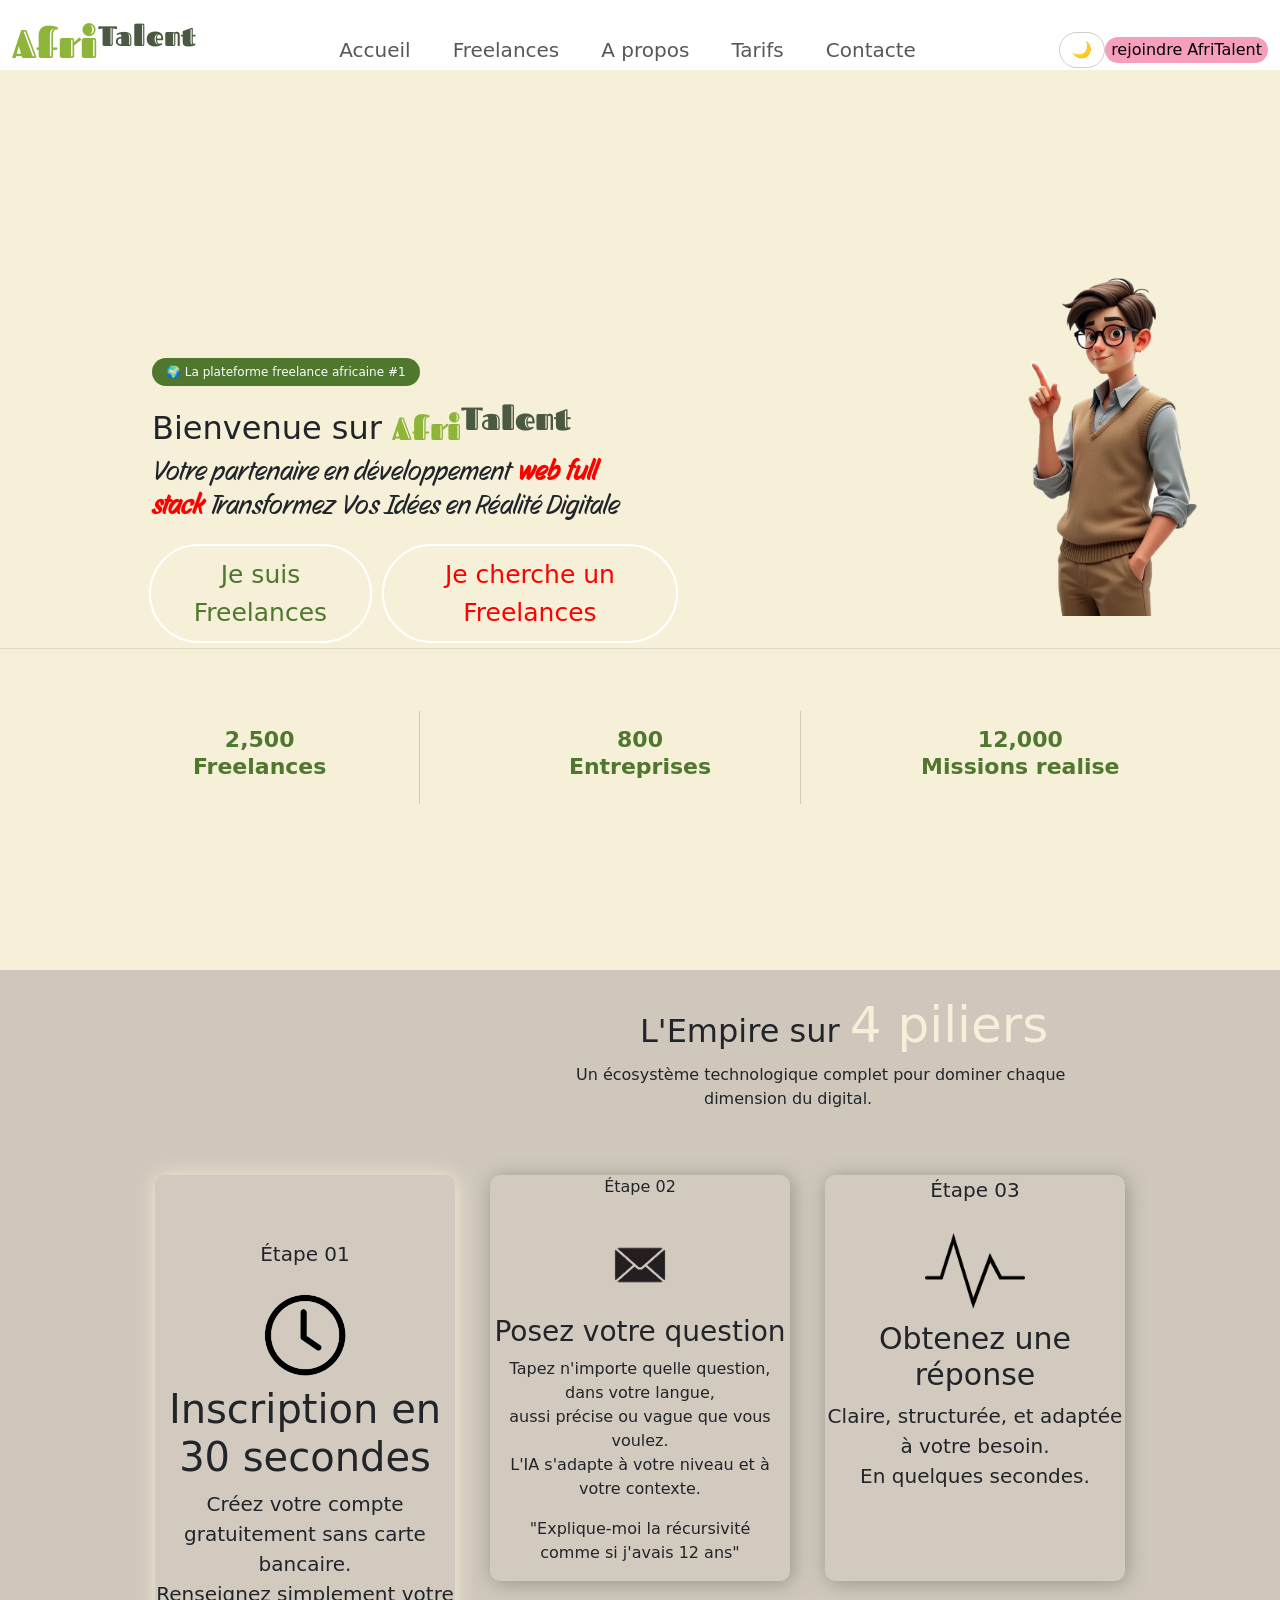
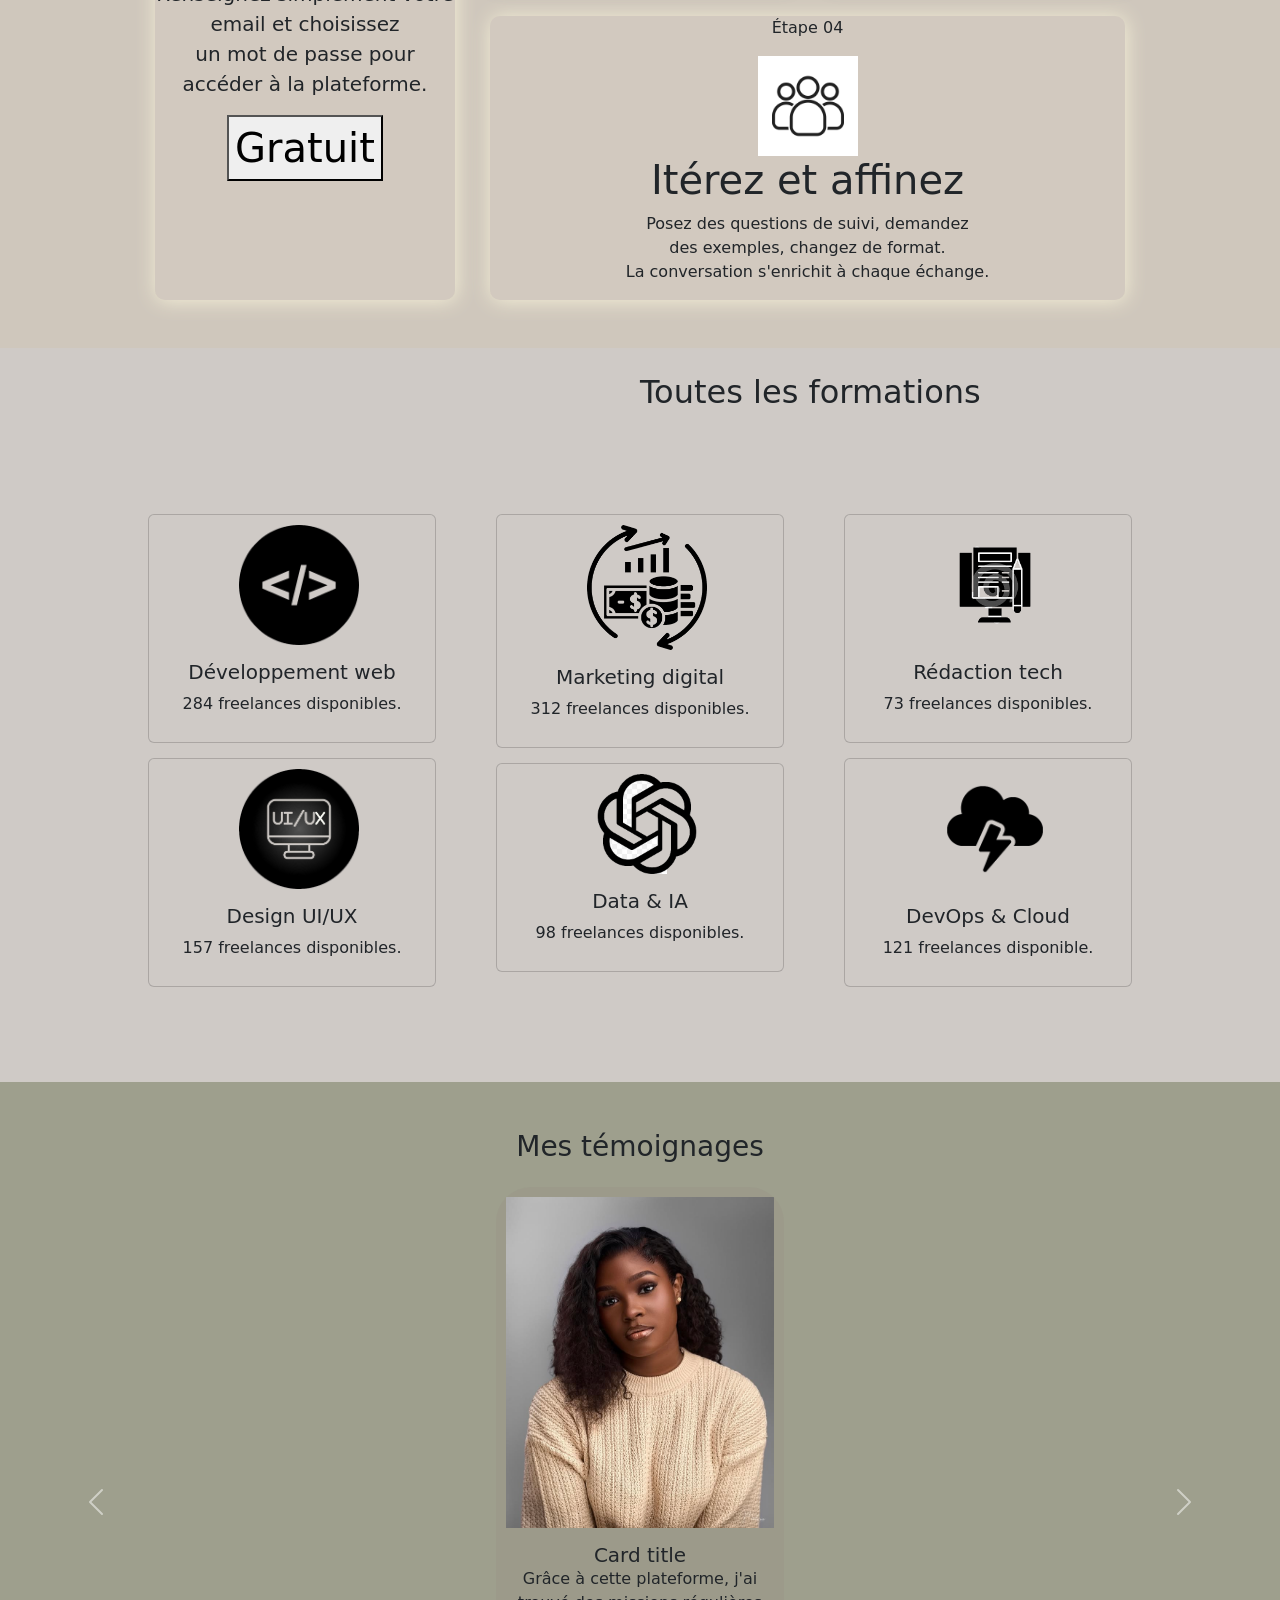
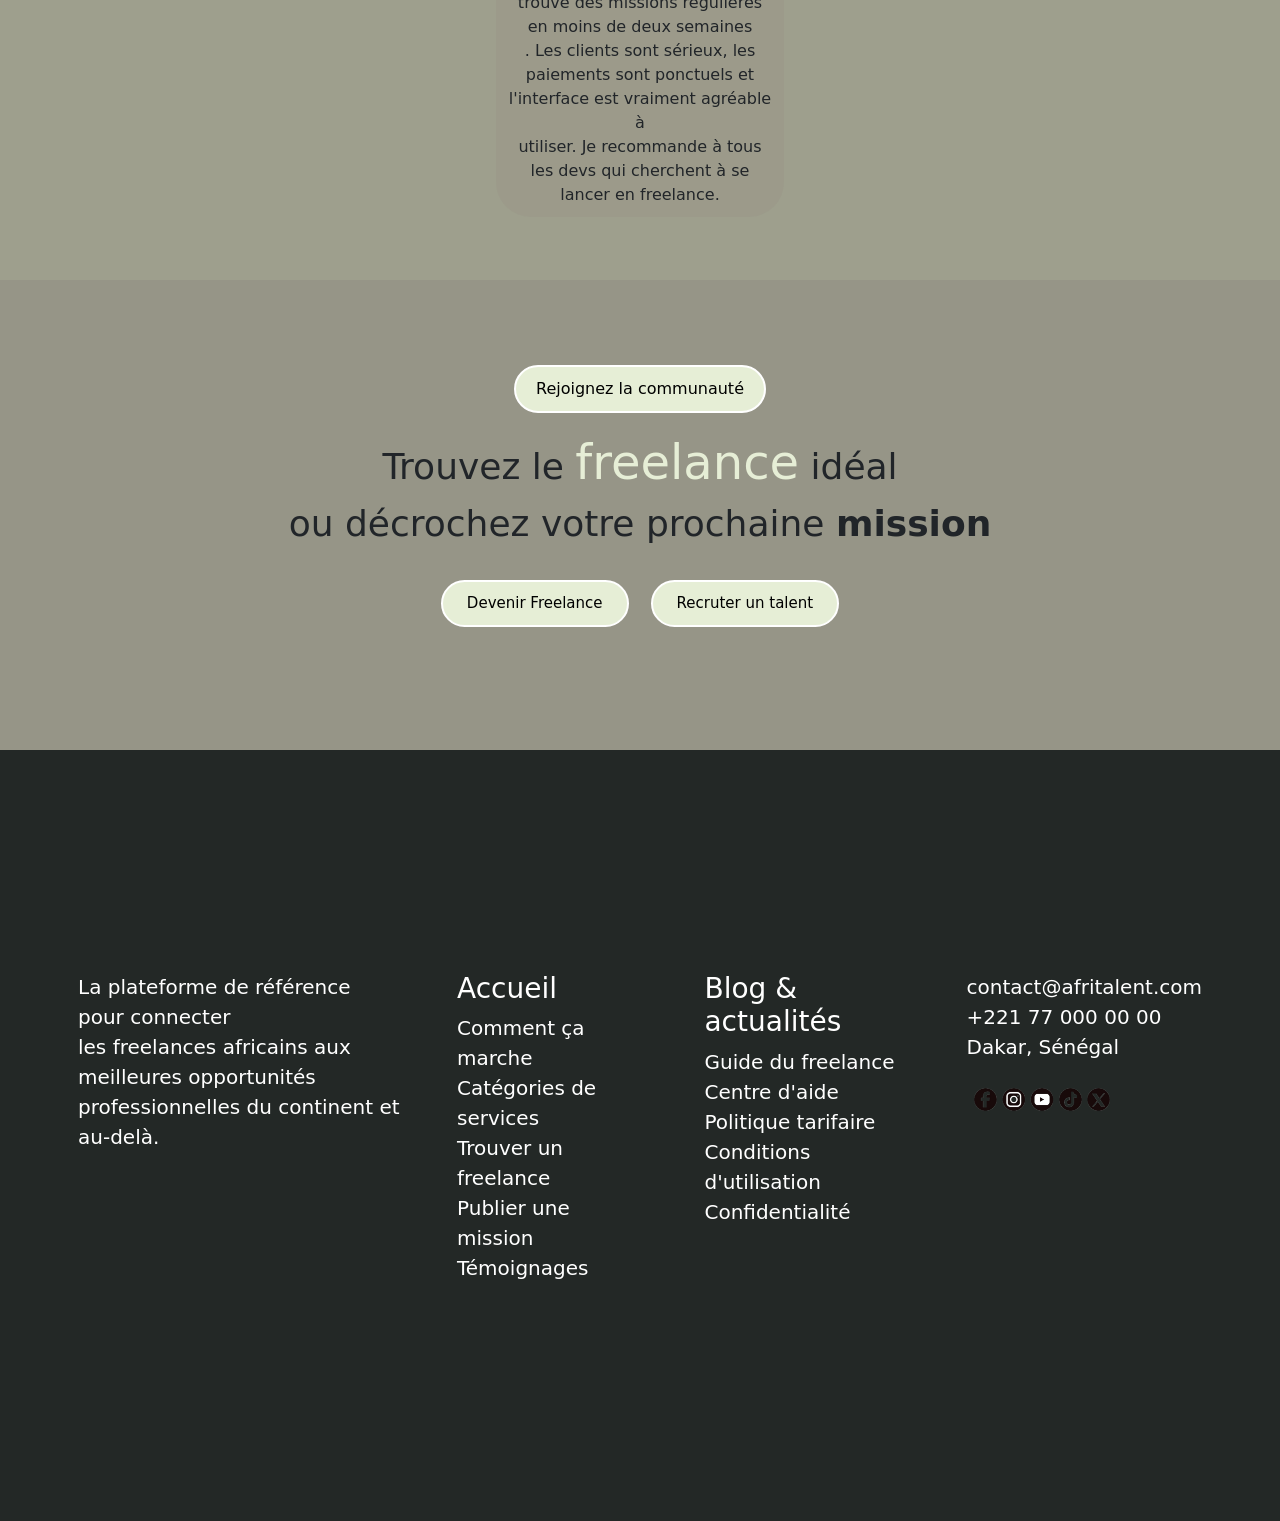
==== commit fbee17ae: "HTML : structure complète des 5 pages avec sections et contenu texte" ====
--- a/index.html
+++ b/index.html
@@ -94,7 +94,7 @@
 
     </header>
     <button id="backToTop" title="Retour en haut">↑</button>
-    <section id="hero">
+    <section id="hero" class="fade-section">
         <div class="heroo">
             <main>
                 <div class="bien ">
@@ -137,17 +137,17 @@
                 <div class="row ">
                     <div class="col">
                         <h4>
-                            +2 500 <br> Freelances
+                           <span id="count-freelances">0</span> <br> Freelances
                         </h4>
                     </div>
                     <div class="col">
                         <h4>
-                            +800 <br> Entreprises
+                           <span id="count-entreprises" >0</span> <br> Entreprises
                         </h4>
                     </div>
                     <div class="col">
                         <h4>
-                            +12 000 <br> Missions realise
+                            <span id="count-missions" >0</span> <br> Missions realise
                         </h4>
                     </div>
                 </div>
@@ -155,7 +155,7 @@
         </div>
 
     </section>
-    <section id="c_ça_marche" style="overflow: hidden;">
+    <section id="c_ça_marche" class="fade-section" style="overflow: hidden;">
 
         <div class="pili">
             <h2>L'Empire sur <span class="pilli">4 piliers</span></h2>
@@ -207,7 +207,7 @@
 
 
     </section>
-    <section id="cat_de_service">
+    <section class="fade-section" id="cat_de_service">
         <div class="pili">
             <h2>
                 Toutes les formations
@@ -303,7 +303,7 @@
             </div>
         </nav> -->
     </section>
-    <section id="TÉMOIGNAGES" class="py-5">
+    <section id="TÉMOIGNAGES" class="py-5" class="fade-section">
         <h3 class="text-ligh text-center">Mes témoignages</h3>
         <div id="carouselExampleControlsNoTouching" class="carousel slide" data-bs-touch="false">
             <div class="carousel-inner">
@@ -471,7 +471,7 @@
             </button>
         </div> -->
     </section>
-    <section id="CTA_appele">
+    <section id="CTA_appele" class="fade-section">
         <main class="cta ">
             <div class="buta">
                 <button class="butcta butm butmm">Rejoignez la communauté</button>
--- a/css/style.css
+++ b/css/style.css
@@ -138,18 +138,22 @@
     color: #f0f0f0;
     border-color: #444;
 }
-body.dark-mode .card-f{
+
+body.dark-mode .card-f {
     background: rgba(0, 0, 0, 0.614) !important;
 }
-body.dark-mode #faq  {
-  background-color: #28240e !important;
-}
-body.dark-mode #Contacte  {
-  background: linear-gradient(200deg, #514e40, #48300ebd); !important;
+
+body.dark-mode #faq {
+    background-color: #28240e !important;
+}
+
+body.dark-mode #Contacte {
+    background: linear-gradient(200deg, #514e40, #48300ebd);
+    !important;
 }
 
 body.dark-mode .accordion-item {
-    background: #3d420b ;
+    background: #3d420b;
     color: #f0f0f0;
     border-color: #444;
 }
@@ -158,29 +162,37 @@
     background: #333;
     color: #f0f0f0;
 }
-body.dark-mode #hero  {
-  background-color: #28240e !important;
-}
-body.dark-mode #tarifs  {
-  background-color: #303404 !important;
-}
-body.dark-mode #Notre-Histoire  {
-  background-color: #28240e !important;
-}
+
+body.dark-mode #hero {
+    background-color: #28240e !important;
+}
+
+body.dark-mode #tarifs {
+    background-color: #303404 !important;
+}
+
+body.dark-mode #Notre-Histoire {
+    background-color: #28240e !important;
+}
+
 body.dark-mode #c_ça_marche {
-  background-color: #3d352a !important;
-}
+    background-color: #3d352a !important;
+}
+
 body.dark-mode #lequipe {
-  background-color: #3d352a !important;
-}
-body.dark-mode #cat_de_service{
-  background-color: #64543e !important;
-}
-body.dark-mode .card-cat{
-  background-color: #64543e !important;
-}
-body.dark-mode #Nos_valeurs{
-  background-color: #525351 !important;
+    background-color: #3d352a !important;
+}
+
+body.dark-mode #cat_de_service {
+    background-color: #64543e !important;
+}
+
+body.dark-mode .card-cat {
+    background-color: #64543e !important;
+}
+
+body.dark-mode #Nos_valeurs {
+    background-color: #525351 !important;
 }
 
 /* BOUTON DARK MODE */
@@ -2015,7 +2027,7 @@
     margin: 0;
 }
 
-.juss{
+.juss {
     padding-left: 38rem;
 }
 
@@ -2422,4 +2434,23 @@
         width: 80% !important;
         height: 400px;
     }
+}
+
+/*  FADE-IN AU SCROLL */
+
+.fade-section {
+    opacity: 0;
+    /* invisible au départ */
+    transform: translateY(40px);
+    /* décalé vers le bas */
+    transition: opacity 0.7s ease,
+        transform 0.7s ease;
+}
+
+/* Classe ajoutée par JS quand la section est visible */
+.fade-section.visible {
+    opacity: 1;
+    /* devient visible */
+    transform: translateY(0);
+    /* remonte à sa position normale */
 }
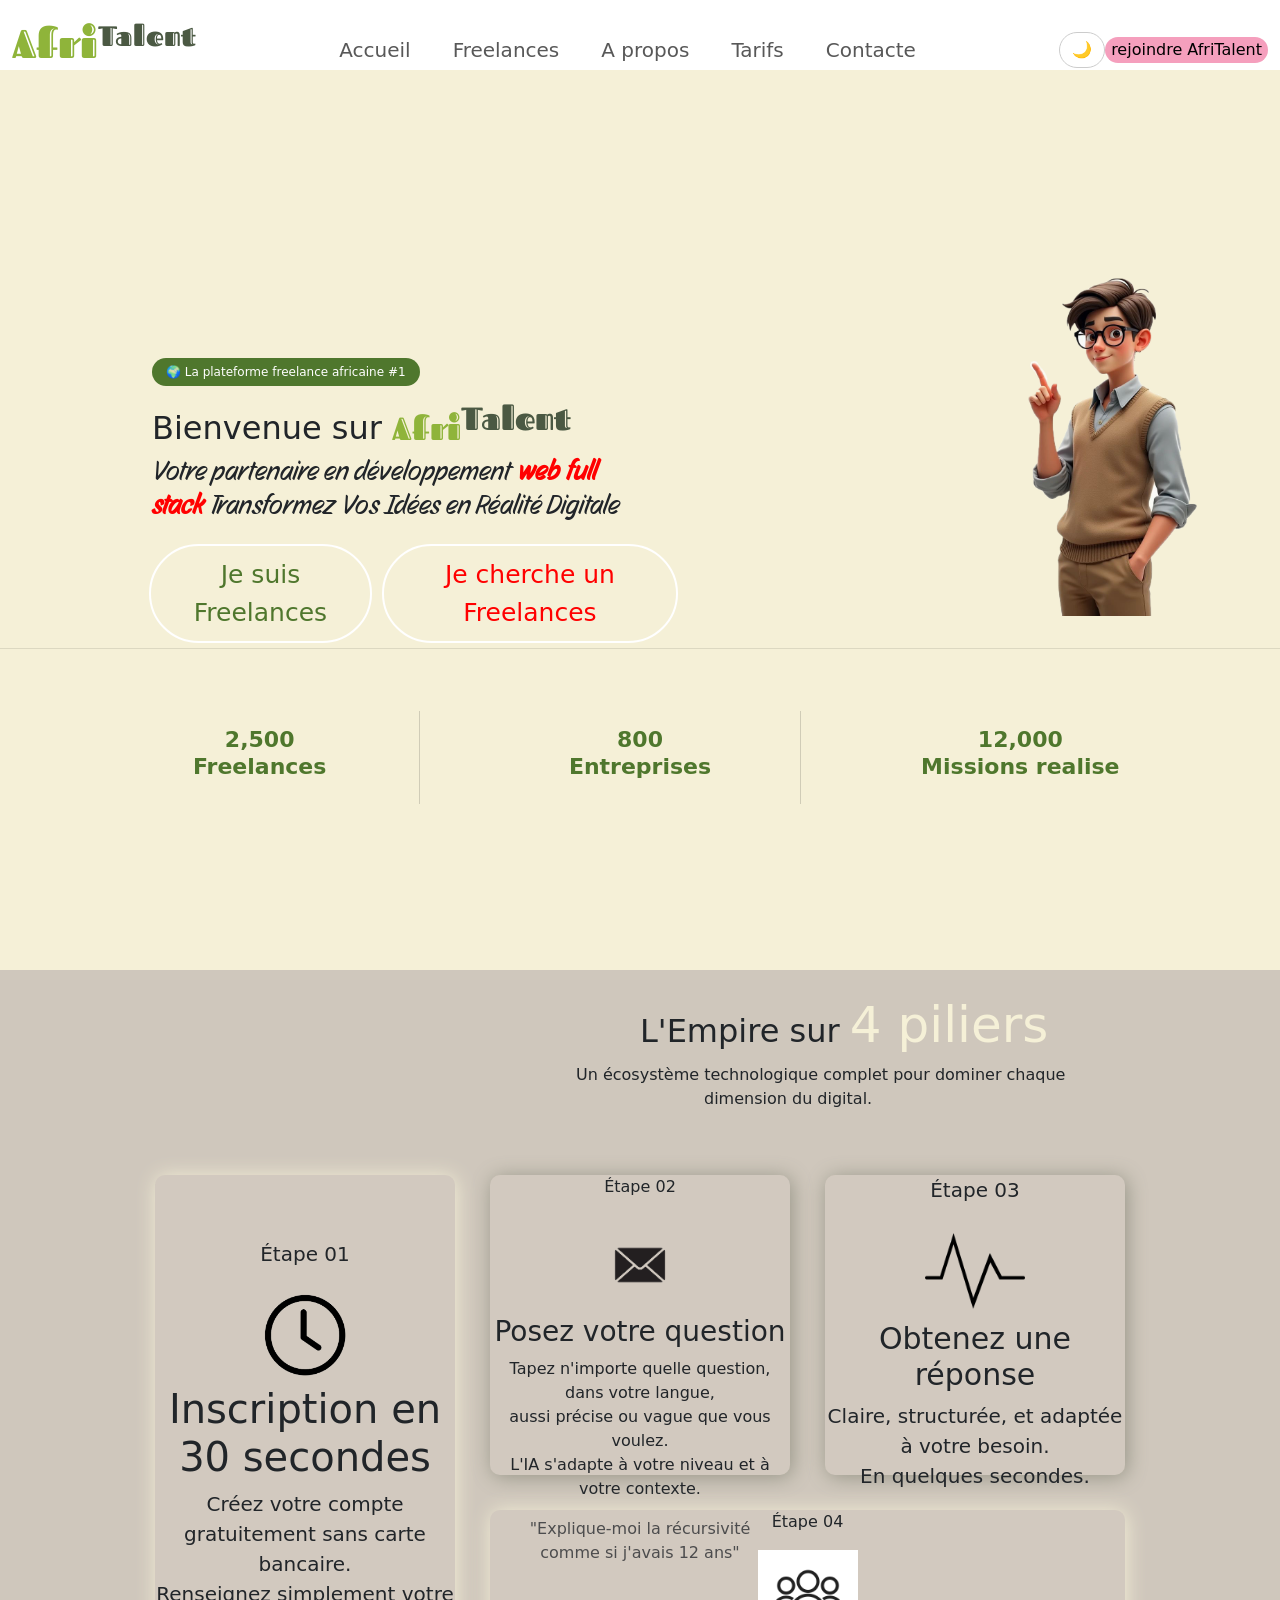
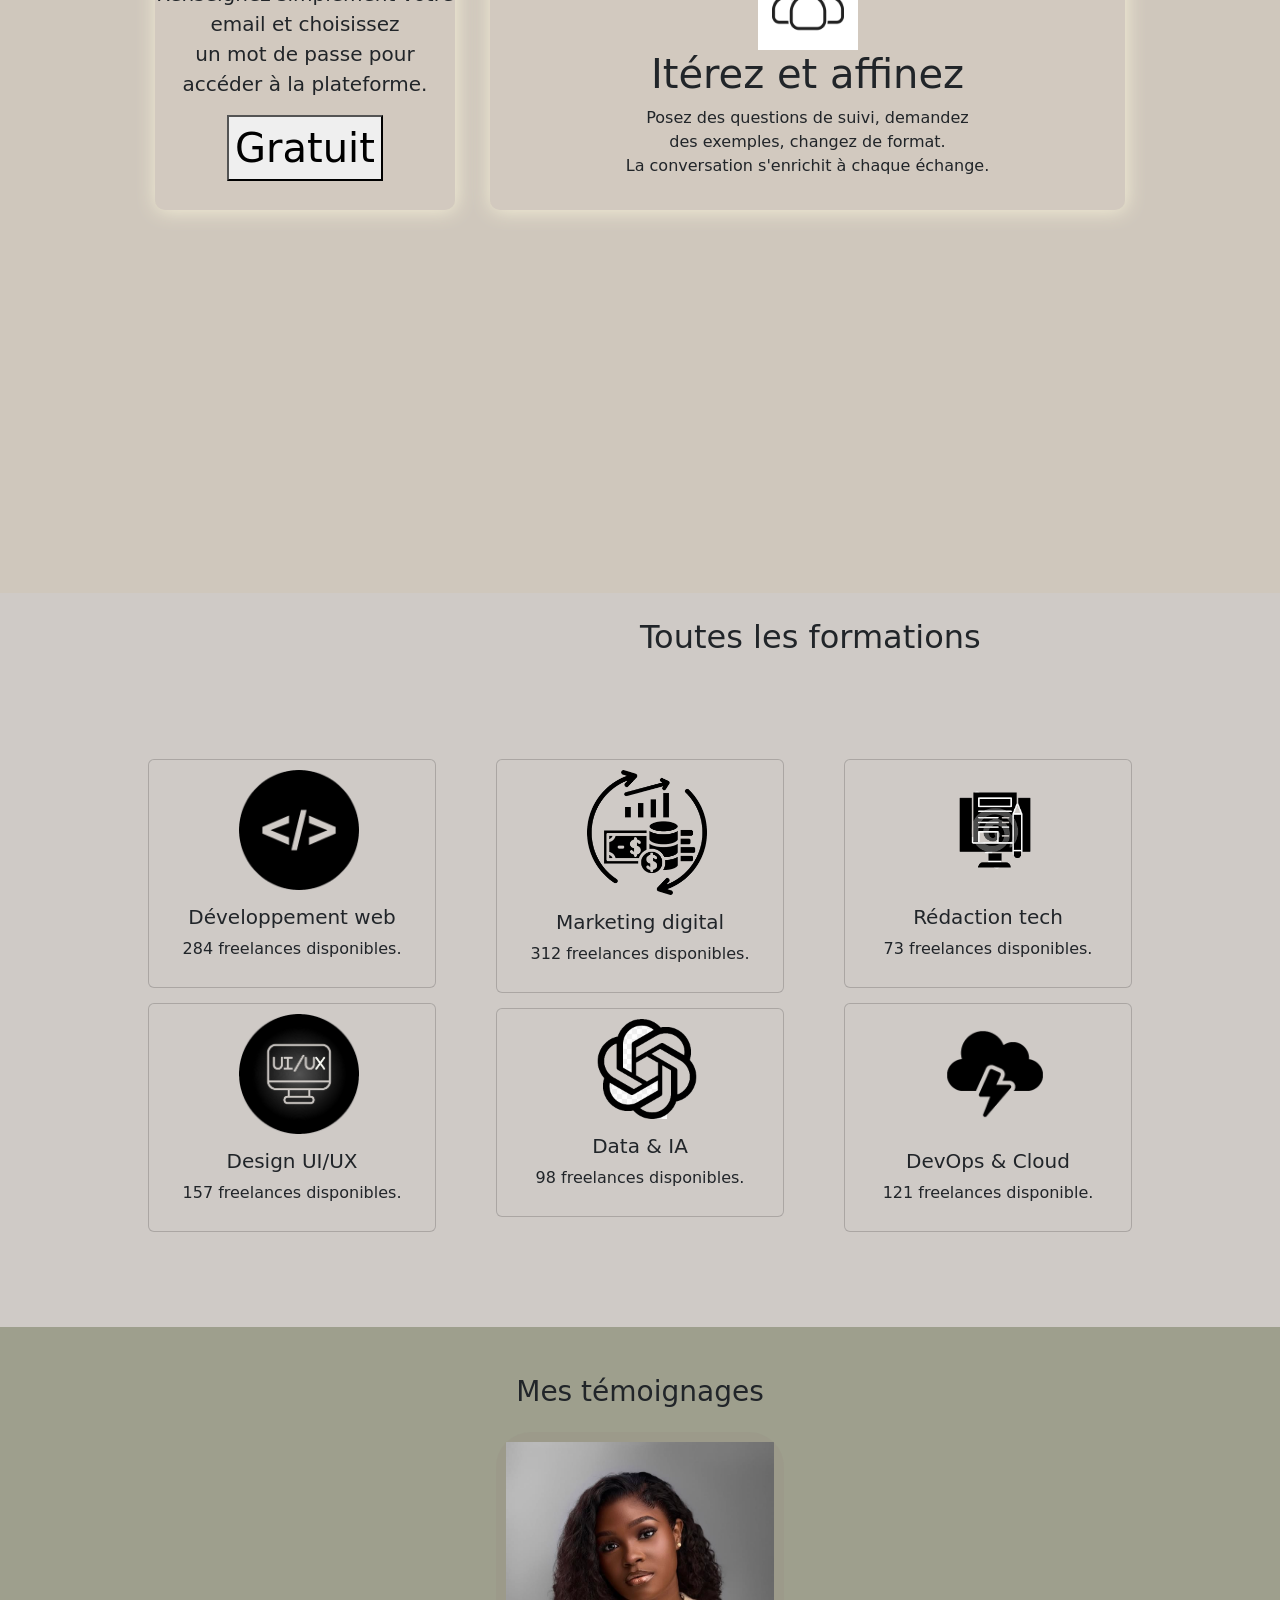
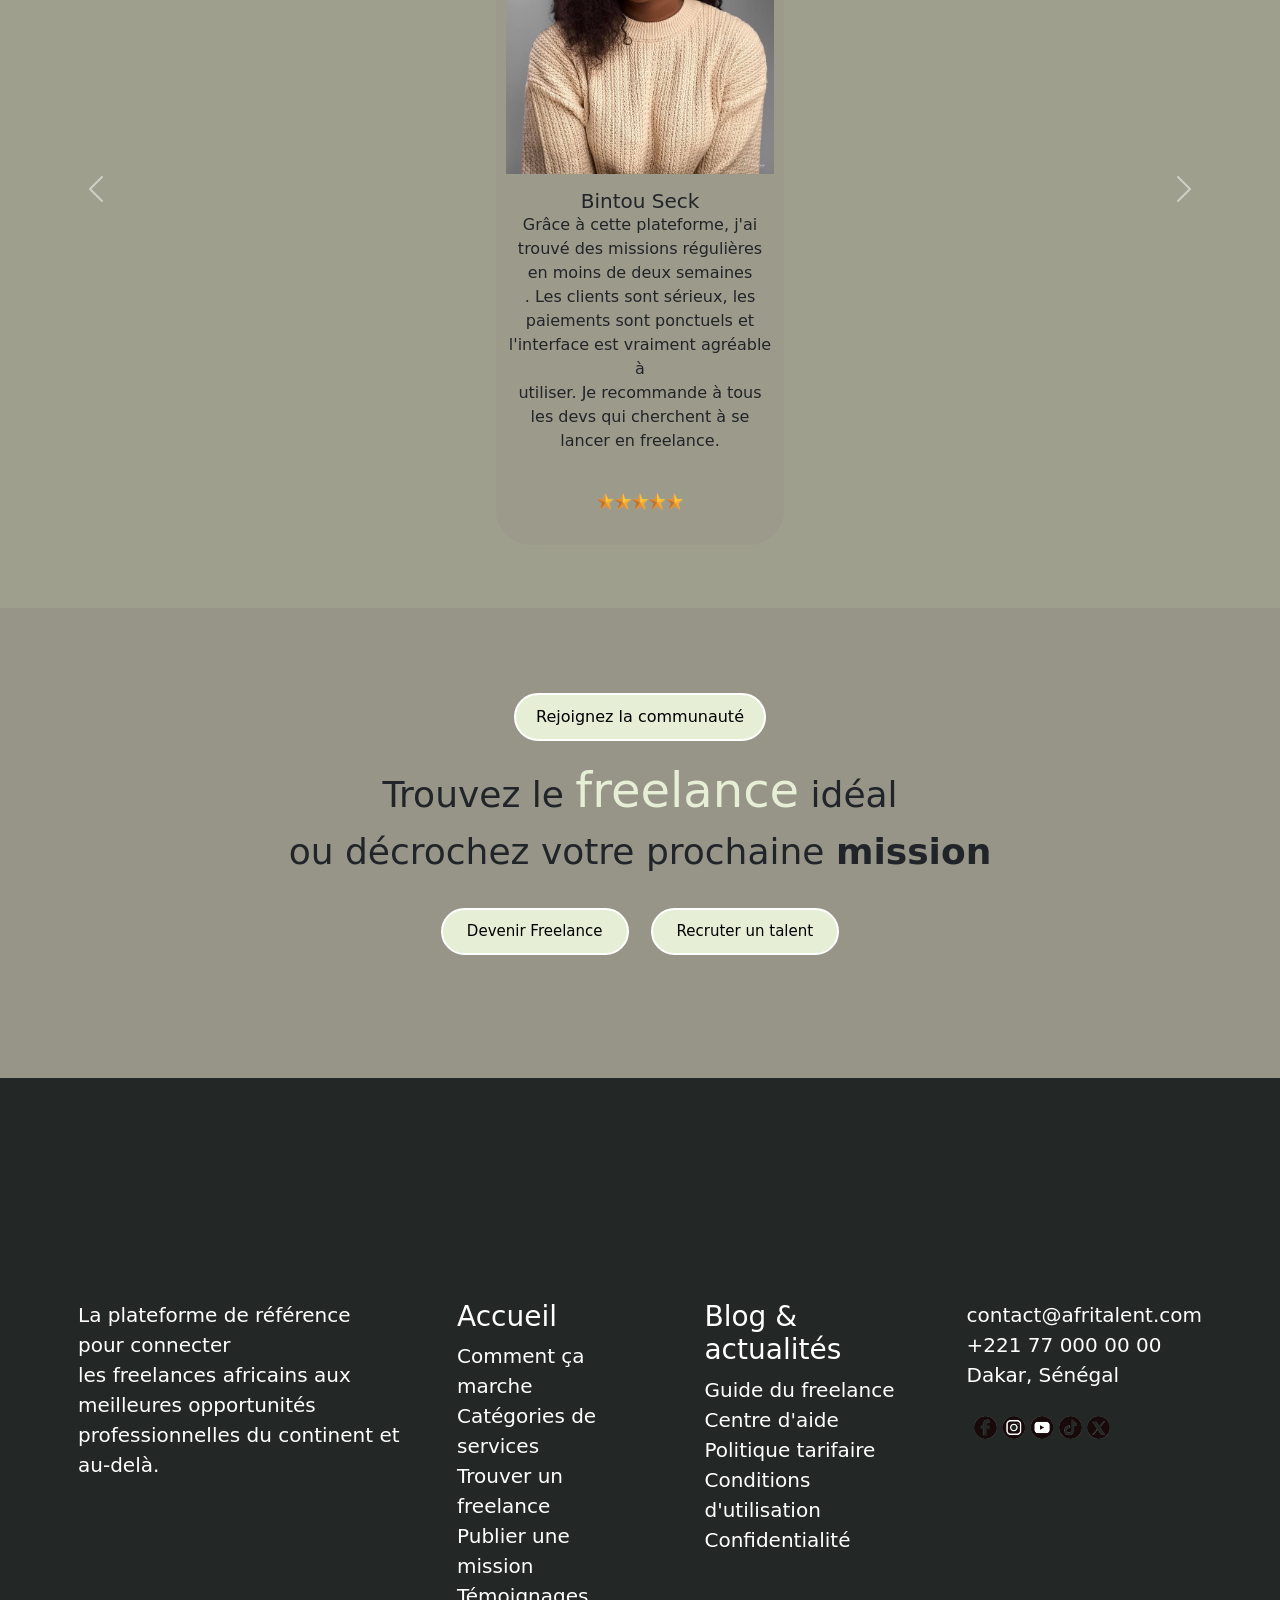
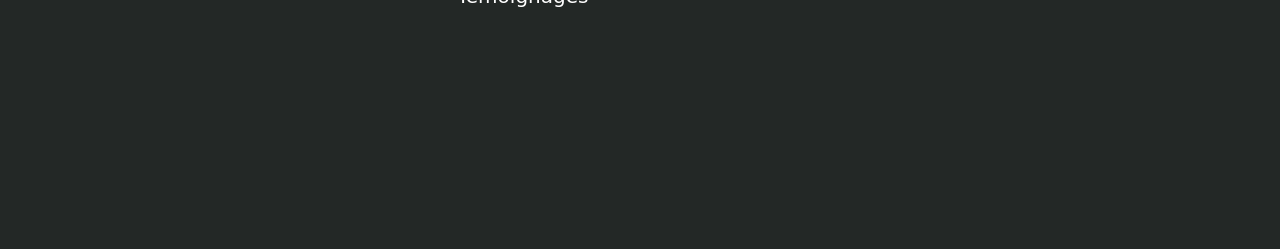
==== commit bf586fe1: "HTML : structure complète des 5 pages avec sections et contenu texte" ====
--- a/index.html
+++ b/index.html
@@ -9,6 +9,7 @@
     <link href="https://cdn.jsdelivr.net/npm/bootstrap@5.3.0/dist/css/bootstrap.min.css" rel="stylesheet">
     <!-- Votre feuille de style personnelle -->
     <link rel="stylesheet" href="css/style.css">
+    <!-- le google font -->
     <link rel="preconnect" href="https://fonts.googleapis.com">
     <link rel="preconnect" href="https://fonts.gstatic.com" crossorigin>
     <link href="https://fonts.googleapis.com/css2?family=Fascinate+Inline&display=swap" rel="stylesheet">
@@ -16,6 +17,7 @@
     <link rel="preconnect" href="https://fonts.gstatic.com" crossorigin>
     <link href="https://fonts.googleapis.com/css2?family=Fascinate+Inline&family=Story+Script&display=swap"
         rel="stylesheet">
+    <!-- Font Awesome — bibliothèque d'icônes -->
     <link rel="stylesheet" href="https://cdnjs.cloudflare.com/ajax/libs/font-awesome/6.5.0/css/all.min.css">
 
 </head>
@@ -23,9 +25,13 @@
 <body>
     <!-- Le contenu de la page sera ajoute ici -->
     <!-- Bootstrap 5 via CDN : script JavaScript -->
+    <!-- =============================
+       NAVBAR — Navigation principale
+       ============================= -->
     <header>
         <nav class="navbar navbar-expand-lg" id="mainNav">
             <div class="container-fluid ">
+                <!-- Logo AfriTalent -->
                 <div class="logo">
                     <nav class="af">
                         <h1>Afri</h1>
@@ -34,6 +40,7 @@
                         <h3>Talent</h3>
                     </nav>
                 </div>
+                <!-- Bouton hamburger visible sur mobile -->
                 <button class="navbar-toggler" type="button" data-bs-toggle="collapse" data-bs-target="#navbarNav"
                     aria-controls="navbarNav" aria-expanded="false" aria-label="Toggle navigation">
                     <span class="navbar-toggler-icon"></span>
@@ -56,6 +63,7 @@
                         </li>
                     </ul> -->
                     <!-- je suis alles dans le css pour placer mes lien au centre -->
+                    <!-- Liens de navigation -->
                     <ul class="nav justify-content-center">
                         <li class="nav-item nav-items">
                             <a class="nav-link colli active" aria-current="page" href="index.html">Accueil</a>
@@ -79,10 +87,11 @@
                         </li> -->
                     </ul>
                 </div>
+
                 <div class="baf" style="display:flex; align-items:center; gap:10px;">
                     <!-- BOUTON DARK MODE -->
                     <button id="darkToggle" title="Dark / Light mode">🌙</button>
-                   
+
                 </div>
                 <div class="baf">
                     <button class="button">
@@ -93,12 +102,18 @@
         </nav>
 
     </header>
+    <!-- Bouton retour en haut -->
     <button id="backToTop" title="Retour en haut">↑</button>
+    <!-- =============================
+       HERO — Section principale
+       ============================= -->
     <section id="hero" class="fade-section">
         <div class="heroo">
-            <main>
+            <div>
+                <!-- Texte de gauche -->
                 <div class="bien ">
                     <span class="hero-tag">🌍 La plateforme freelance africaine #1</span>
+                    <!-- Titre principal -->
                     <div class="bi">
                         <h1>Bienvenue sur</h1>
                         <div class="logo bilo">
@@ -106,12 +121,13 @@
                             <span class="tal">Talent</span>
                         </div>
                     </div>
+                    <!-- Sous-titre -->
                     <h3 class="story-script-regular">
                         Votre partenaire en développement <strong class="full">web full <br> stack</strong>
                         Transformez Vos Idées en Réalité Digitale
                     </h3>
                 </div>
-                <main class="butcontaine">
+                <div class="butcontaine">
 
                     <button class="but1 but11">
                         Je suis Freelances
@@ -120,34 +136,36 @@
                         Je cherche un Freelances
                     </button>
 
-                </main>
+                </div>
                 <!-- <div>
                     <img src="images/arrirepl.jpg" alt="">
                 </div> -->
                 <!-- <div>
                     <img src="images/a.jpg" alt="">
                 </div> -->
-            </main>
-            <div class="imagehero">
-                <img src="images/a.png" width="205px">
-            </div>
-        </div>
+            </div>
+            <!-- Image de droite -->
+            <div class="imagehero" >
+                <img src="images/a.png" class="der" alt="heroimage">
+            </div>
+        </div>
+        <!-- Statistiques clés -->
         <div class="containe cole">
             <div class="container   text-center">
                 <div class="row ">
                     <div class="col">
                         <h4>
-                           <span id="count-freelances">0</span> <br> Freelances
+                            <span id="count-freelances">0</span> <br> Freelances
                         </h4>
                     </div>
                     <div class="col">
                         <h4>
-                           <span id="count-entreprises" >0</span> <br> Entreprises
+                            <span id="count-entreprises">0</span> <br> Entreprises
                         </h4>
                     </div>
                     <div class="col">
                         <h4>
-                            <span id="count-missions" >0</span> <br> Missions realise
+                            <span id="count-missions">0</span> <br> Missions realise
                         </h4>
                     </div>
                 </div>
@@ -155,6 +173,9 @@
         </div>
 
     </section>
+    <!-- =========================================
+             le section comment sa marche
+         =========================================     -->
     <section id="c_ça_marche" class="fade-section" style="overflow: hidden;">
 
         <div class="pili">
@@ -165,11 +186,14 @@
             </p>
 
         </div>
+        <!-- =======================
+                  les Etapes
+         ============================== -->
         <div class="comment">
             <div class="card-a ca ">
                 <div class="etape">
                     <p>Étape 01</p>
-                    <img src="images/icone.png" width="100px">
+                    <img src="images/icone.png" class="derr"  alt="icone">
                 </div>
                 <h3>Inscription en 30 secondes</h3>
                 <p>Créez votre compte gratuitement sans carte bancaire. <br> Renseignez simplement votre email et
@@ -179,7 +203,7 @@
             <div class="card-b cb">
                 <div class="etape">
                     <p>Étape 02</p>
-                    <img src="images/iconemes.png" width="100px">
+                    <img src="images/iconemes.png" class="derr" alt="icone">
                 </div>
                 <h3>Posez votre question</h3>
                 <p>Tapez n'importe quelle question, dans votre langue, <br> aussi précise ou vague que vous voulez. <br>
@@ -189,7 +213,7 @@
             <div class="card-b cc">
                 <div class="etape">
                     <p>Étape 03</p>
-                    <img src="images/iconezig.png" width="100px">
+                    <img src="images/iconezig.png" class="derr" alt="zig">
                 </div>
                 <h3>Obtenez une réponse</h3>
                 <p>Claire, structurée, et adaptée à votre besoin. <br> En quelques secondes.</p>
@@ -197,7 +221,7 @@
             <div class="etape4 card-a cd">
                 <div class="etape ">
                     <p>Étape 04</p>
-                    <img src="images/iconeper.jpg" width="100px">
+                    <img src="images/iconeper.jpg" class="derr" alt="icone">
                 </div>
                 <h3>Itérez et affinez</h3>
                 <p>Posez des questions de suivi, demandez <br> des exemples, changez de format. <br> La conversation
@@ -207,16 +231,19 @@
 
 
     </section>
+    <!-- ================================
+           section services
+    =================================== -->
     <section class="fade-section" id="cat_de_service">
         <div class="pili">
             <h2>
                 Toutes les formations
             </h2>
         </div>
-        <main class="card-cat">
+        <div class="card-cat">
             <div>
                 <div class="card" style="width: 18rem;">
-                    <img src="images/abou.png" class="card-img-top" alt="...">
+                    <img src="images/abou.png" class="card-img-top" alt="web">
                     <div class="card-body">
                         <h5 class="card-title">Développement web</h5>
                         <p class="card-text">284 freelances disponibles.</p>
@@ -224,7 +251,7 @@
                     </div>
                 </div>
                 <div class="card" style="width: 18rem;">
-                    <img src="images/abou2.png" class="card-img-top" alt="..." width="">
+                    <img src="images/abou2.png" class="card-img-top" alt="design" >
                     <div class="card-body">
                         <h5 class="card-title">Design UI/UX</h5>
                         <p class="card-text">157 freelances disponibles.</p>
@@ -235,7 +262,7 @@
             </div>
             <div>
                 <div class="card" style="width: 18rem;">
-                    <img src="images/abou1.png" class="card-img-top" alt="...">
+                    <img src="images/abou1.png" class="card-img-top" alt="UI">
                     <div class="card-body">
                         <h5 class="card-title">Marketing digital</h5>
                         <p class="card-text">312 freelances disponibles.</p>
@@ -243,7 +270,7 @@
                     </div>
                 </div>
                 <div class="card" style="width: 18rem;">
-                    <img src="images/chat.png" class="card-img-top" alt="...">
+                    <img src="images/chat.png" class="card-img-top" alt="IA">
                     <div class="card-body">
                         <h5 class="card-title">Data & IA</h5>
                         <p class="card-text">98 freelances disponibles.</p>
@@ -253,7 +280,7 @@
             </div>
             <div>
                 <div class="card" style="width: 18rem;">
-                    <img src="images/aboutech.png" class="card-img-top" alt="...">
+                    <img src="images/aboutech.png" class="card-img-top" alt="tech">
                     <div class="card-body">
                         <h5 class="card-title">Rédaction tech</h5>
                         <p class="card-text">73 freelances disponibles.</p>
@@ -261,7 +288,7 @@
                     </div>
                 </div>
                 <div class="card" style="width: 18rem;">
-                    <img src="images/abou3.png" class="card-img-top" alt="...">
+                    <img src="images/abou3.png" class="card-img-top" alt="dev">
                     <div class="card-body">
                         <h5 class="card-title">DevOps & Cloud</h5>
                         <p class="card-text">121 freelances disponible.</p>
@@ -269,7 +296,7 @@
                     </div>
                 </div>
             </div>
-        </main>
+        </div>
         <!-- <nav class="card-cat">
             <div class="card-ser">
                 <img src="images/abou.png" width="100">
@@ -303,14 +330,53 @@
             </div>
         </nav> -->
     </section>
-    <section id="TÉMOIGNAGES" class="py-5" class="fade-section">
+    <!-- ========================================
+              section comment sa marche
+    ============================================= -->
+    <section id="TÉMOIGNAGES" class="py-5 fade-section" >
         <h3 class="text-ligh text-center">Mes témoignages</h3>
         <div id="carouselExampleControlsNoTouching" class="carousel slide" data-bs-touch="false">
             <div class="carousel-inner">
                 <div class="carousel-item active">
                     <div class="row justify-content-center">
                         <div class="card-h" style="width: 18rem;">
-                            <img src="images/profile4.jpg" class="card-img-top" alt="...">
+                            <img src="images/profile4.jpg" class="card-img-top" alt="bintou">
+                            <div class="card-body">
+                                <h5 class="card-title">Bintou Seck</h5>
+                                <p class="card-text">Grâce à cette plateforme, j'ai trouvé des missions régulières en
+                                    moins de deux semaines <br> .
+                                    Les
+                                    clients sont sérieux, les paiements sont ponctuels et l'interface est vraiment
+                                    agréable à <br>
+                                    utiliser. Je recommande à tous les devs qui cherchent à se lancer en freelance.</p>
+                                    <img src="images/etoiles.png" class="derr" alt="">
+                            </div>
+                        </div>
+
+                    </div>
+                </div>
+                <div class="carousel-item">
+                    <div class="row justify-content-center">
+                        <div class="card-h" style="width: 18rem;">
+                            <img src="images/pro3.jpg" class="card-img-top" alt="cheikh">
+                            <div class="card-body">
+                                <h5 class="card-title">Cheikh</h5>
+                                <p class="card-text">Grâce à cette plateforme, j'ai trouvé des missions régulières en
+                                    moins de deux semaines <br> .
+                                    Les
+                                    clients sont sérieux, les paiements sont ponctuels et l'interface est vraiment
+                                    agréable à <br>
+                                    utiliser. Je recommande à tous les devs qui cherchent à se lancer en freelance.</p>
+                                     <img src="images/etoiles.png" class="derr" alt="etoiles">
+                            </div>
+                        </div>
+
+                    </div>
+                </div>
+                <div class="carousel-item">
+                    <div class="row justify-content-center">
+                        <div class="card-h" style="width: 18rem;">
+                            <img src="images/profile3.jpg" class="card-img-top" alt="">
                             <div class="card-body">
                                 <h5 class="card-title">Card title</h5>
                                 <p class="card-text">Grâce à cette plateforme, j'ai trouvé des missions régulières en
@@ -319,32 +385,7 @@
                                     clients sont sérieux, les paiements sont ponctuels et l'interface est vraiment
                                     agréable à <br>
                                     utiliser. Je recommande à tous les devs qui cherchent à se lancer en freelance.</p>
-                            </div>
-                        </div>
-
-                    </div>
-                </div>
-                <div class="carousel-item">
-                    <div class="row justify-content-center">
-                        <div class="card-h" style="width: 18rem;">
-                            <img src="images/pro3.jpg" class="card-img-top" alt="...">
-                            <div class="card-body">
-                                <h5 class="card-title">Card title</h5>
-                                <p class="card-text">Some quick example text to build on the card title and make up the
-                                    bulk of the card’s content.</p>
-                            </div>
-                        </div>
-
-                    </div>
-                </div>
-                <div class="carousel-item">
-                    <div class="row justify-content-center">
-                        <div class="card-h" style="width: 18rem;">
-                            <img src="images/profile3.jpg" class="card-img-top" alt="...">
-                            <div class="card-body">
-                                <h5 class="card-title">Card title</h5>
-                                <p class="card-text">Some quick example text to build on the card title and make up the
-                                    bulk of the card’s content.</p>
+                                     <img src="images/etoiles.png" class="derr" alt="etoiles">
                             </div>
                         </div>
 
@@ -471,8 +512,11 @@
             </button>
         </div> -->
     </section>
+    <!-- =================================
+                  section CTA 
+         ================================ -->
     <section id="CTA_appele" class="fade-section">
-        <main class="cta ">
+        <div class="cta ">
             <div class="buta">
                 <button class="butcta butm butmm">Rejoignez la communauté</button>
             </div>
@@ -493,8 +537,11 @@
                 </div>
             </div>
 
-        </main>
+        </div>
     </section>
+    <!--=========================== 
+               le footer
+     =============================== -->
     <section id="footer">
         <footer>
             <div class="row">
@@ -531,7 +578,7 @@
                         contact@afritalent.com <br>
                         +221 77 000 00 00 <br>
                         Dakar, Sénégal <br>
-                        <img src="images/reseaux.png" width="150px" alt="">
+                        <img src="images/reseaux.png" class="dern" alt="reseaux">
                     </p>
                 </div>
             </div>
@@ -574,8 +621,8 @@
         </div>
     </section> -->
     <!-- <section id="categ-d-serv">
-        <main>
-            <main>
+        <div>
+            <div>
                 <div>
                     <img src="images/html.jpg" alt="">
                     <div>
@@ -584,13 +631,13 @@
                             comprendre Boostrap</p>
                     </div>
                 </div>
-            </main>
+            </div>
             <div>
                 <div>
                     <img src="images/js.jpg" alt="">
                 </div>
                 <div>
-                    <h4>JavaScript--Les bases</h4>
+                    <h4>JavaScript-Les bases</h4>
                     <p>Apprendre JavaScript de zéro: variable <br> fonctions, DOM et evénements. <br>Du débutant a
                         l'intermediaire.</p>
                 </div>
@@ -628,7 +675,7 @@
                 </div>
             </div>
 
-        </main>
+        </div>
 
     </section> -->
     <script src="https://cdn.jsdelivr.net/npm/bootstrap@5.3.0/dist/js/bootstrap.bundle.min.js"></script>
--- a/css/style.css
+++ b/css/style.css
@@ -86,7 +86,21 @@
 }
 
 
-
+.der{
+    width: 205px;
+}
+.derr{
+    width: 100px;
+}
+.dern{
+    width: 150px;
+}
+.derra{
+    width: 200px;
+}
+.derrc{
+    width: 90px;
+}
 
 
 /* ---- NAVBAR AU SCROLL ---- */
@@ -148,8 +162,7 @@
 }
 
 body.dark-mode #Contacte {
-    background: linear-gradient(200deg, #514e40, #48300ebd);
-    !important;
+    background: linear-gradient(200deg, #514e40, #48300ebd) !important;
 }
 
 body.dark-mode .accordion-item {
@@ -726,10 +739,6 @@
     transform: scale(1.1);
 }
 
-.containe {
-    /* background-color: #4F772D; */
-
-}
 
 .cole {
     padding-top: 2rem;
@@ -803,7 +812,7 @@
     justify-content: center;
     display: grid;
     grid-template-columns: 300px 300px 300px;
-    grid-template-row: 300px 300px 300px;
+    grid-template-rows: 300px 300px 300px;
     gap: 35px;
     padding: 3rem 5rem;
     width: 100%;
@@ -2092,6 +2101,19 @@
     transform: scale(1.1);
     border: 2px solid rgba(178, 158, 121, 0.809);
 } */
+
+.error {
+    color: red;
+    font-size: 14px;
+    display: block;
+}
+
+#successMessage {
+    color: green;
+    font-weight: bold;
+    margin-top: 10px;
+}
+
 .cafe {
     display: block;
     border: 2px solid wheat;
@@ -2109,7 +2131,6 @@
 .caf label {
     padding-right: 15px;
     text-decoration: underline;
-    text-decoration: ;
 }
 
 .caf input {
@@ -2453,4 +2474,5 @@
     /* devient visible */
     transform: translateY(0);
     /* remonte à sa position normale */
-}+}
+
